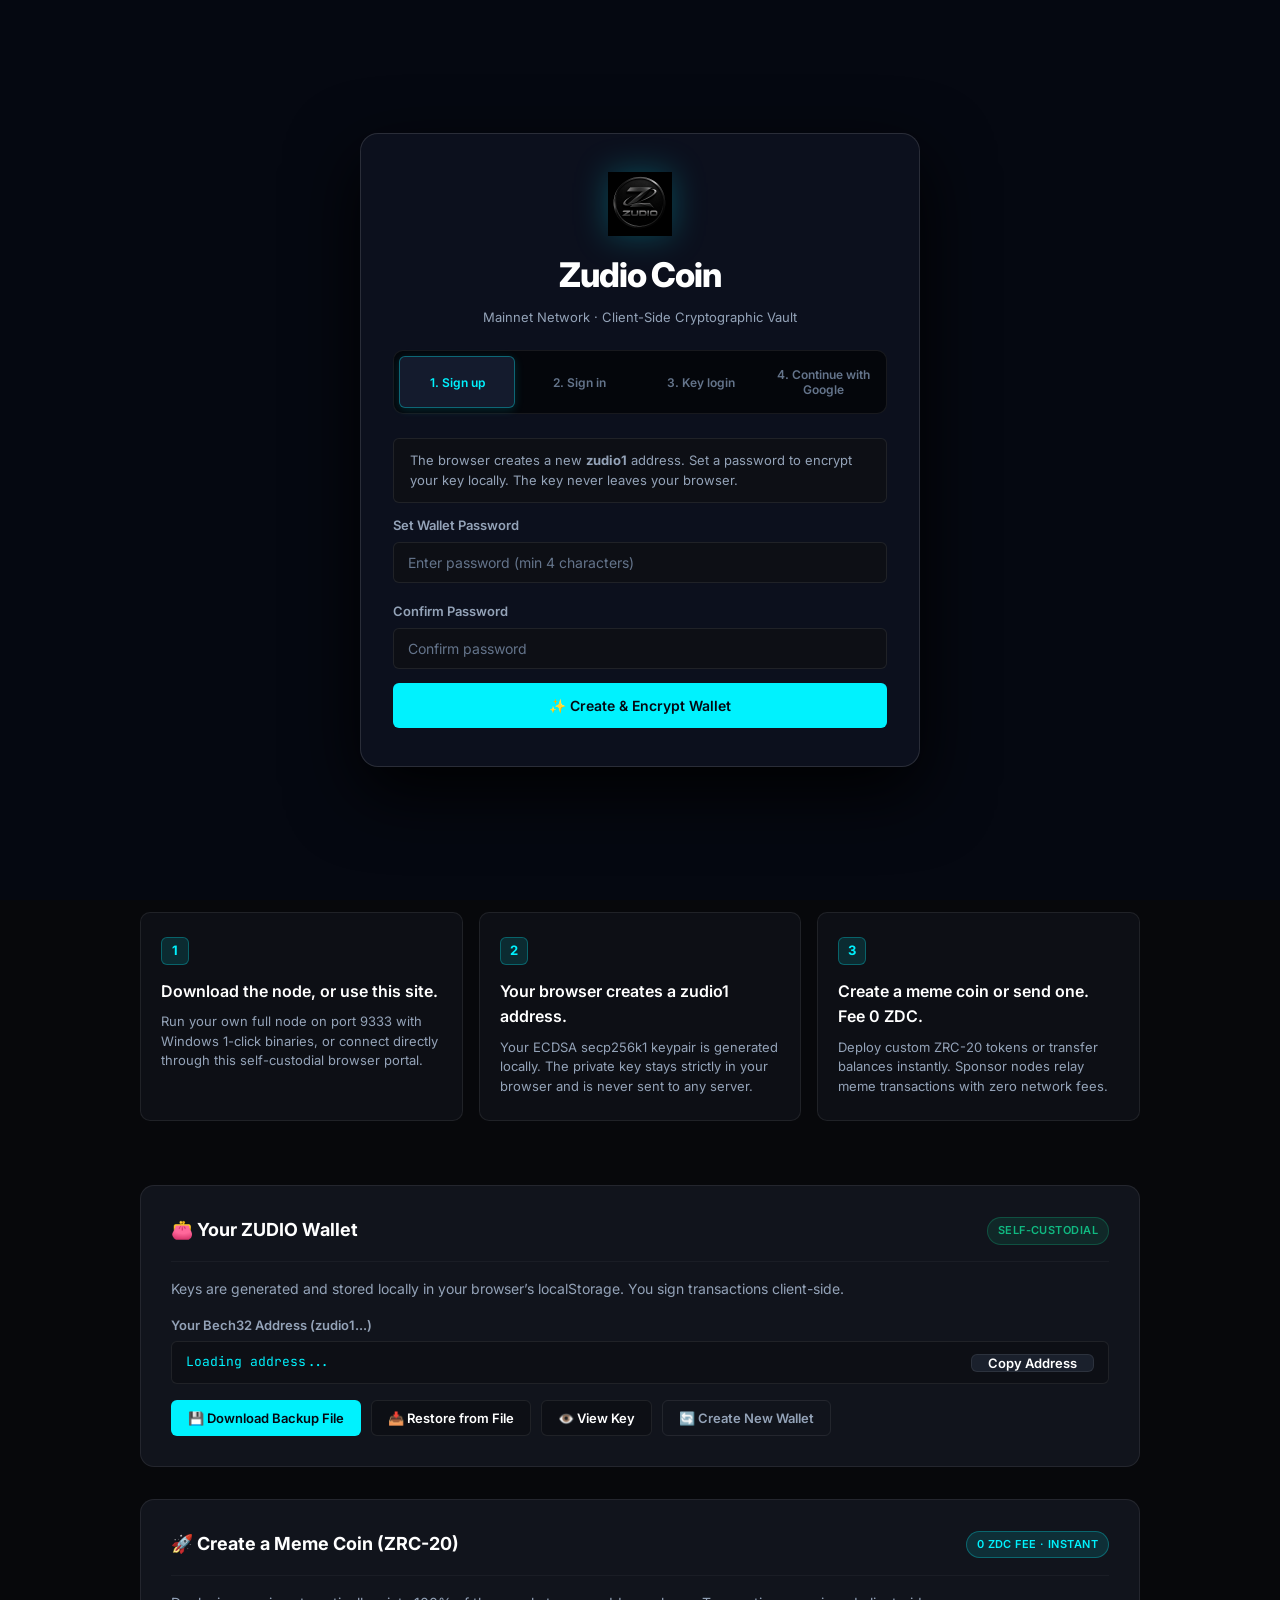
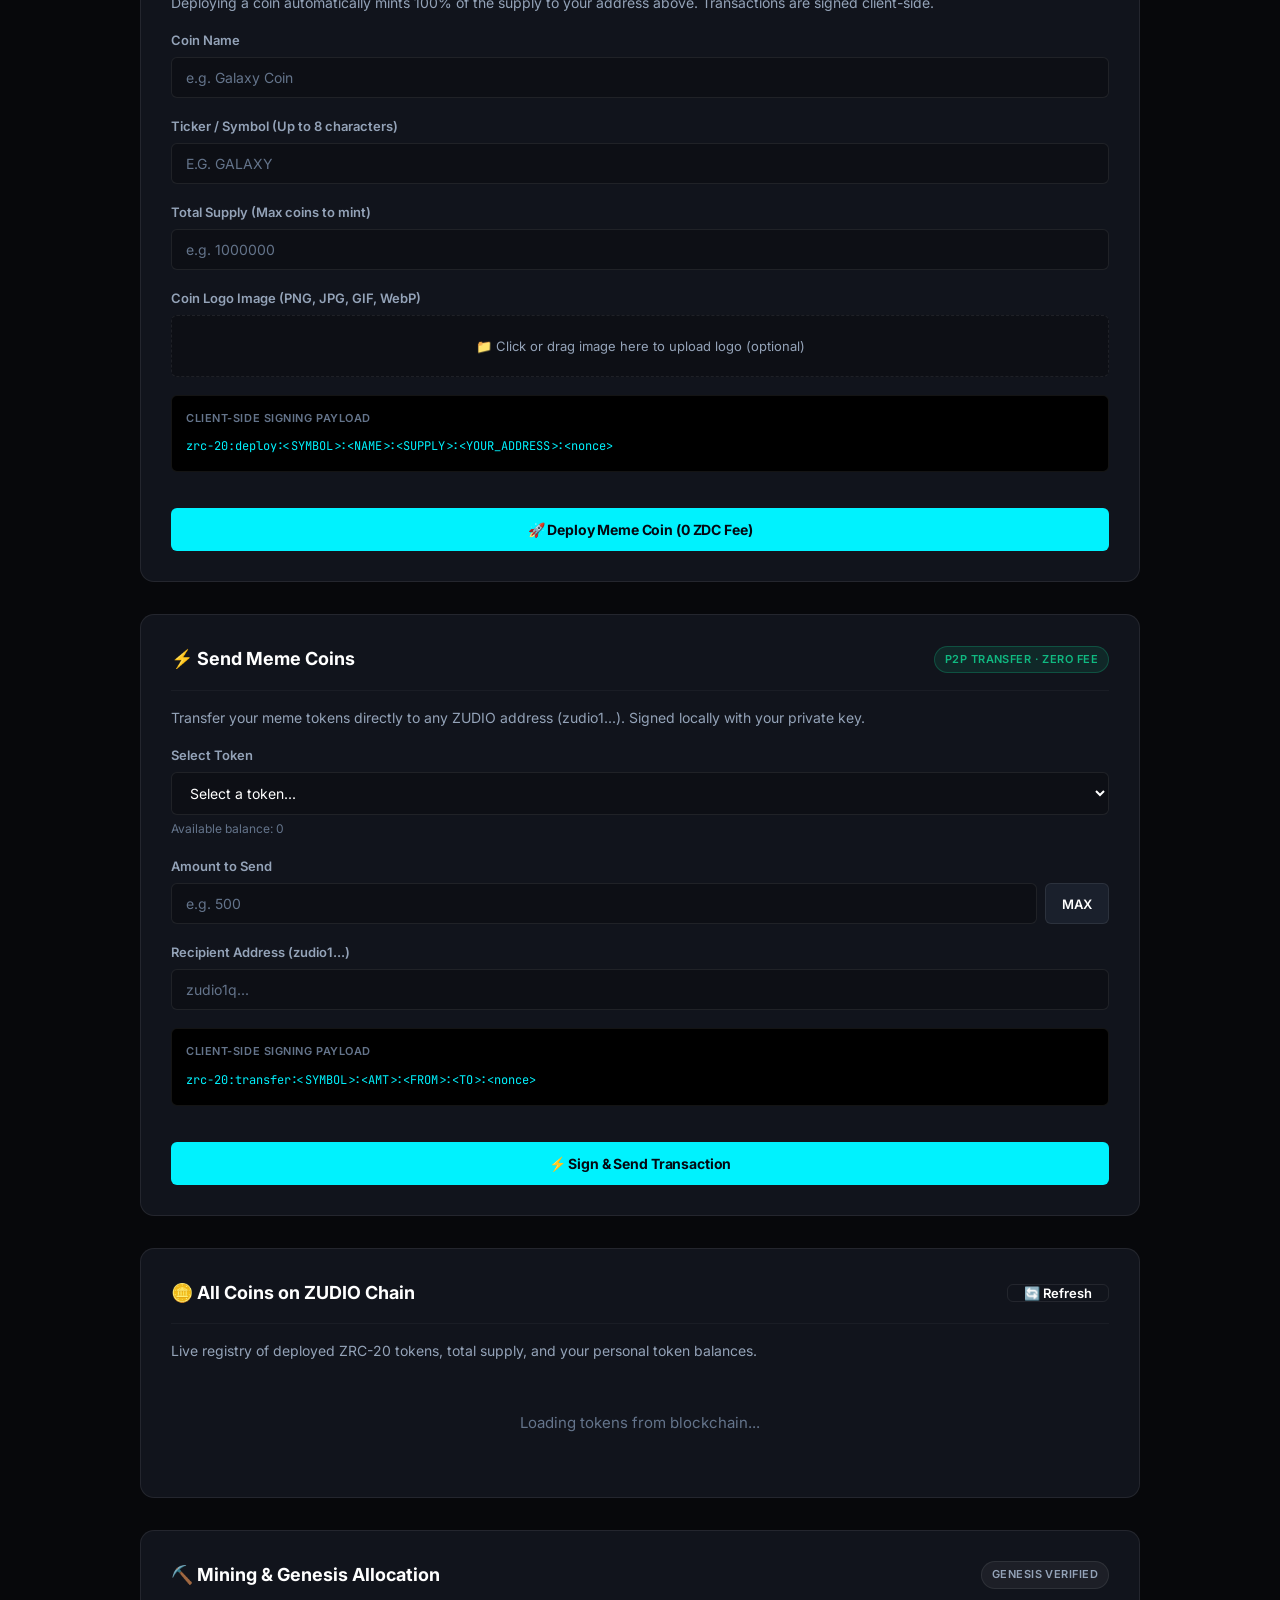
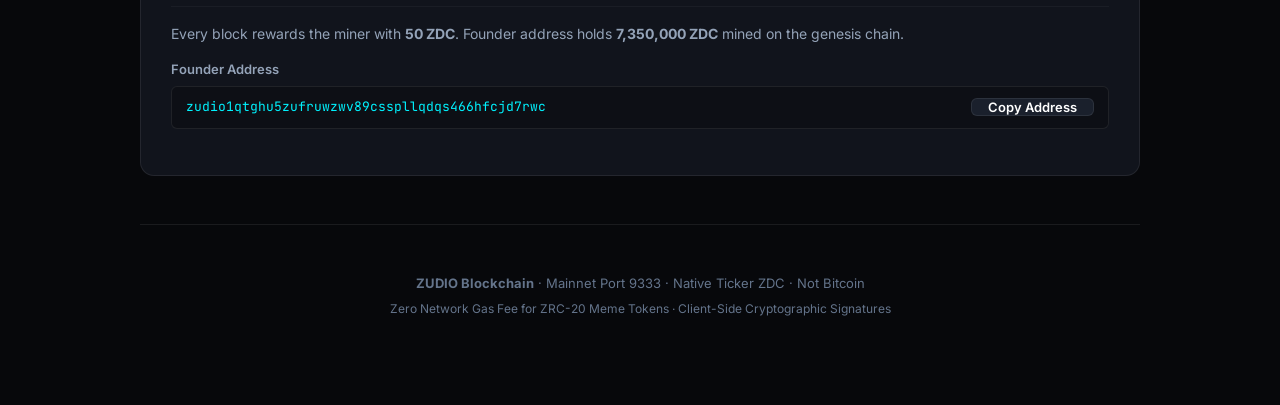
==== zudio-miner/index.html @ df7c6cad "Add Zudio Layer-1 node, ZRC-20 token standard, web explorer, and wallet" ====
<!DOCTYPE html>
<html lang="en">

<head>
  <meta charset="UTF-8" />
  <meta name="viewport" content="width=device-width, initial-scale=1.0" />
  <title>ZUDIO · Layer-1 Blockchain for Meme Coins</title>
  <meta name="description" content="ZUDIO is an independent blockchain with zero-fee ZRC-20 meme tokens and client-side cryptographic signing." />
  <link rel="icon" href="logo.png?v=2" />
  <link rel="manifest" href="manifest.json" />
  <link rel="stylesheet" href="style.css?v=14" />
</head>

<body>
  <!-- 1. SHORT TOP BAR -->
  <div class="network-bar">
    <span class="dot"></span>
    <span>ZUDIO mainnet · port 9333 · fee 0 ZDC · client-side signing.</span>
  </div>

  <!-- HEADER NAVIGATION -->
  <header class="site-header">
    <a href="index.html" class="logo-link">
      <img src="logo.png?v=2" alt="ZUDIO" class="brand-logo" />
      <div class="logo-text-wrap">
        <h1>ZUDIO</h1>
        <span>Mainnet Network</span>
      </div>
    </a>

    <nav class="nav-links">
      <a href="index.html" class="nav-link active">Hub</a>
      <a href="explorer.html" class="nav-link">Explorer</a>
      <a href="wallet.html" class="nav-link" style="color: var(--cyan) !important;">📱 Mobile Wallet</a>
      <a href="downloads/ZUDIO-Windows-Release.zip" class="nav-link nav-btn">Download Node</a>
      <div id="headerAuthArea" style="display: flex; align-items: center; gap: 8px; margin-left: 6px;">
        <button type="button" id="headerSignInBtn" class="nav-link nav-btn" style="background: var(--cyan); color: #050811 !important;">Sign in</button>
        <div id="headerUserWrap" style="display: none; align-items: center; gap: 8px;">
          <span id="headerUserAddress" class="header-user-badge">zudio1...</span>
          <button type="button" id="headerSignOutBtn" class="nav-link" style="padding: 6px 12px; font-size: 12px; border: 1px solid var(--border);">Sign out</button>
        </div>
      </div>
    </nav>
  </header>

  <!-- 2. HERO SECTION WITH LARGE LOGO & TITLE -->
  <section class="hero">
    <img src="logo.png?v=2" alt="ZUDIO Logo" class="hero-logo-large" />
    <h1 class="hero-title">ZUDIO</h1>
    <p class="hero-subtitle">A separate chain. Ticker ZDC. Not Bitcoin.</p>

    <!-- 3. THREE REAL ACTION BUTTONS -->
    <div class="hero-cta-group">
      <a href="#deployPanel" class="btn-cta primary">🚀 Create a meme coin</a>
      <a href="explorer.html" class="btn-cta secondary">🔍 Open explorer</a>
      <a href="ZudioCoin.apk" download="ZudioCoin.apk" class="btn-cta outline" style="border-color: var(--cyan); color: var(--cyan);">📱 Download Android APK</a>
      <a href="downloads/ZUDIO-Windows-Release.zip" class="btn-cta outline">📥 Download node</a>
    </div>

    <!-- 4. FOUR FACTS ONLY WITH REAL NUMBERS -->
    <div class="facts-grid">
      <div class="fact-card">
        <span class="fact-label">Block Reward</span>
        <div class="fact-value">50 ZDC</div>
        <div class="fact-sub">Per block to miner</div>
      </div>

      <div class="fact-card">
        <span class="fact-label">Block Spacing</span>
        <div class="fact-value">≥ 6m 12s</div>
        <div class="fact-sub">372s consensus rule</div>
      </div>

      <div class="fact-card">
        <span class="fact-label">Flagship Meme Token</span>
        <div class="fact-value">1,000,000</div>
        <div class="fact-sub">ZMEME total supply</div>
      </div>

      <div class="fact-card">
        <span class="fact-label">Founder Balance</span>
        <div class="fact-value">7,350,000 ZDC</div>
        <div class="fact-sub">Mined on genesis chain</div>
      </div>
    </div>
  </section>

  <!-- 5. HOW IT WORKS (3 STEPS) -->
  <section class="panel" style="background: transparent; border: none; padding: 0; margin-bottom: 48px;">
    <div class="section-header">
      <h2>How it works</h2>
      <p>Independent chain mechanics with zero gas fees for meme tokens.</p>
    </div>

    <div class="how-it-works-grid">
      <div class="step-card">
        <div class="step-num">1</div>
        <h3>Download the node, or use this site.</h3>
        <p>Run your own full node on port 9333 with Windows 1-click binaries, or connect directly through this self-custodial browser portal.</p>
      </div>

      <div class="step-card">
        <div class="step-num">2</div>
        <h3>Your browser creates a zudio1 address.</h3>
        <p>Your ECDSA secp256k1 keypair is generated locally. The private key stays strictly in your browser and is never sent to any server.</p>
      </div>

      <div class="step-card">
        <div class="step-num">3</div>
        <h3>Create a meme coin or send one. Fee 0 ZDC.</h3>
        <p>Deploy custom ZRC-20 tokens or transfer balances instantly. Sponsor nodes relay meme transactions with zero network fees.</p>
      </div>
    </div>
  </section>

  <main>
    <!-- WALLET PANEL -->
    <section class="panel" id="walletPanel">
      <div class="panel-header">
        <h2>👛 Your ZUDIO Wallet</h2>
        <span class="badge-tag green">Self-Custodial</span>
      </div>
      <p style="color: var(--ink-secondary); font-size: 14px; margin-bottom: 14px;">
        Keys are generated and stored locally in your browser’s localStorage. You sign transactions client-side.
      </p>

      <label for="myAddress">Your Bech32 Address (zudio1...)</label>
      <div class="addr-row">
        <code id="myAddress">Loading address...</code>
        <button type="button" id="copyMine" class="btn-inline">Copy Address</button>
      </div>

      <div class="actions">
        <button type="button" id="downloadBackupBtn" class="primary">💾 Download Backup File</button>
        <button type="button" id="restoreBackupBtn" class="secondary">📥 Restore from File</button>
        <button type="button" id="toggleKeyView" class="secondary">👁️ View Key</button>
        <button type="button" id="newKeyBtn" class="ghost">🔄 Create New Wallet</button>
      </div>

      <!-- Hidden file input for box-free file restore -->
      <input type="file" id="restoreFileInput" accept=".json,.txt,.key" style="display: none;" />

      <div class="key-box" id="keyDetailsBox" hidden>
        <div class="key-box-row">
          <span>Private Key (WIF Format):</span>
          <span class="key-val" id="wifDisplay"></span>
        </div>
        <p style="margin: 8px 0 0; font-size: 12px; color: var(--amber);">
          ⚠️ Security notice: Never share your private key. Download your backup file so you can restore your wallet if your browser cache is cleared.
        </p>
      </div>

      <p class="note" id="walletNote" hidden></p>
    </section>

    <!-- CREATE COIN PANEL -->
    <section class="panel" id="deployPanel">
      <div class="panel-header">
        <h2>🚀 Create a Meme Coin (ZRC-20)</h2>
        <span class="badge-tag cyan">0 ZDC Fee · Instant</span>
      </div>
      <p style="color: var(--ink-secondary); font-size: 14px; margin-bottom: 16px;">
        Deploying a coin automatically mints 100% of the supply to your address above. Transactions are signed client-side.
      </p>

      <form id="deploy" novalidate>
        <label for="coinName">Coin Name</label>
        <input id="coinName" name="name" maxlength="24" placeholder="e.g. Galaxy Coin" required />

        <label for="coinTick">Ticker / Symbol (Up to 8 characters)</label>
        <input id="coinTick" name="tick" maxlength="8" placeholder="e.g. GALAXY" style="text-transform: uppercase;" required />

        <label for="coinMax">Total Supply (Max coins to mint)</label>
        <input id="coinMax" name="max" inputmode="numeric" placeholder="e.g. 1000000" required />

        <label for="coinImage">Coin Logo Image (PNG, JPG, GIF, WebP)</label>
        <div class="file-dropzone" id="uploadDropzone">
          <input id="coinImage" name="image" type="file" accept="image/png,image/jpeg,image/gif,image/webp" style="display: none;" />
          <span id="uploadLabelText">📁 Click or drag image here to upload logo (optional)</span>
        </div>

        <div id="previewWrapper" style="display: none; align-items: center; gap: 12px; margin-top: 12px;">
          <img id="imagePreview" alt="Preview" class="coin-img-round" />
          <span id="previewFileName" style="font-size: 13px; color: var(--ink-secondary);"></span>
          <button type="button" id="removeImageBtn" class="btn-inline" style="padding: 4px 10px; font-size: 11px;">Remove</button>
        </div>

        <div class="signing-preview-card">
          <span class="preview-label">Client-side signing payload</span>
          <code id="deploySigningPreview">zrc-20:deploy:&lt;SYMBOL&gt;:&lt;NAME&gt;:&lt;SUPPLY&gt;:&lt;YOUR_ADDRESS&gt;:&lt;nonce&gt;</code>
        </div>

        <button type="submit" id="deploySubmitBtn">🚀 Deploy Meme Coin (0 ZDC Fee)</button>
      </form>

      <p class="note" id="deployNote" hidden></p>
    </section>

    <!-- SEND / TRANSFER PANEL -->
    <section class="panel" id="transferPanel">
      <div class="panel-header">
        <h2>⚡ Send Meme Coins</h2>
        <span class="badge-tag green">P2P Transfer · Zero Fee</span>
      </div>
      <p style="color: var(--ink-secondary); font-size: 14px; margin-bottom: 16px;">
        Transfer your meme tokens directly to any ZUDIO address (zudio1...). Signed locally with your private key.
      </p>

      <form id="transfer" novalidate>
        <label for="sendTick">Select Token</label>
        <select id="sendTick" required>
          <option value="">Select a token...</option>
        </select>
        <p style="font-size: 12px; color: var(--ink-muted); margin-top: 4px;" id="coinBalanceHint">Available balance: 0</p>

        <label for="sendAmt">Amount to Send</label>
        <div class="input-with-action">
          <input id="sendAmt" inputmode="numeric" placeholder="e.g. 500" required />
          <button type="button" id="maxBtn" class="btn-inline">MAX</button>
        </div>

        <label for="sendTo">Recipient Address (zudio1...)</label>
        <input id="sendTo" required placeholder="zudio1q..." />
        <p id="addrValidationNote" style="font-size: 12px; margin-top: 4px; display: none;"></p>

        <div class="signing-preview-card">
          <span class="preview-label">Client-side signing payload</span>
          <code id="transferSigningPreview">zrc-20:transfer:&lt;SYMBOL&gt;:&lt;AMT&gt;:&lt;FROM&gt;:&lt;TO&gt;:&lt;nonce&gt;</code>
        </div>

        <button type="submit" id="transferSubmitBtn">⚡ Sign & Send Transaction</button>
      </form>

      <p class="note" id="transferNote" hidden></p>
    </section>

    <!-- COINS EXPLORER PANEL -->
    <section class="panel" id="coinsPanel">
      <div class="panel-header">
        <h2>🪙 All Coins on ZUDIO Chain</h2>
        <button type="button" id="refreshCoinsBtn" class="btn-inline" style="background: transparent;">🔄 Refresh</button>
      </div>
      <p style="color: var(--ink-secondary); font-size: 14px;">
        Live registry of deployed ZRC-20 tokens, total supply, and your personal token balances.
      </p>

      <ul class="coin-list" id="coinList">
        <li style="grid-column: 1/-1; text-align: center; color: var(--ink-muted); padding: 32px;">
          Loading tokens from blockchain...
        </li>
      </ul>
    </section>

    <!-- FOUNDER & MINING ALLOCATION PANEL -->
    <section class="panel" id="founderPanel">
      <div class="panel-header">
        <h2>⛏️ Mining & Genesis Allocation</h2>
        <span class="badge-tag">Genesis Verified</span>
      </div>
      <p style="color: var(--ink-secondary); font-size: 14px; margin-bottom: 14px;">
        Every block rewards the miner with <strong>50 ZDC</strong>. Founder address holds <strong>7,350,000 ZDC</strong> mined on the genesis chain.
      </p>

      <label for="founder">Founder Address</label>
      <div class="addr-row">
        <code id="founder">zudio1qtghu5zufruwzwv89csspllqdqs466hfcjd7rwc</code>
        <button type="button" id="copy" class="btn-inline">Copy Address</button>
      </div>
      <p class="note" id="copyNote" hidden>Founder address copied to clipboard.</p>
    </section>
  </main>

  <!-- FOOTER -->
  <footer class="site-footer">
    <p><strong>ZUDIO Blockchain</strong> · Mainnet Port 9333 · Native Ticker ZDC · Not Bitcoin</p>
    <p style="font-size: 12px;">Zero Network Gas Fee for ZRC-20 Meme Tokens · Client-Side Cryptographic Signatures</p>
  </footer>

  <!-- FULL SCREEN GATE (BEFORE WEBSITE OPENS) -->
  <div class="gate-overlay" id="zudioGate">
    <div class="gate-card">
      <div class="gate-header">
        <img src="logo.png?v=2" alt="ZUDIO" class="gate-logo" />
        <h1 class="gate-title">Zudio Coin</h1>
        <p class="gate-subtitle">Mainnet Network · Client-Side Cryptographic Vault</p>
      </div>

      <!-- EXACT FOUR CHOICES -->
      <div class="gate-tabs">
        <button type="button" class="gate-tab-btn active" id="gateTabBtnSignup" data-tab="gateTabSignup">1. Sign up</button>
        <button type="button" class="gate-tab-btn" id="gateTabBtnSignin" data-tab="gateTabSignin">2. Sign in</button>
        <button type="button" class="gate-tab-btn" id="gateTabBtnKey" data-tab="gateTabKey">3. Key login</button>
        <button type="button" class="gate-tab-btn" id="gateTabBtnGoogle" data-tab="gateTabGoogle">4. Continue with Google</button>
      </div>

      <!-- CHOICE 1: SIGN UP -->
      <div class="gate-panel" id="gateTabSignup">
        <div class="gate-notice">
          The browser creates a new <strong>zudio1</strong> address. Set a password to encrypt your key locally. The key never leaves your browser.
        </div>
        <div id="signupInputArea">
          <label for="gateSignupPass">Set Wallet Password</label>
          <input type="password" id="gateSignupPass" placeholder="Enter password (min 4 characters)" />
          <label for="gateSignupPassConfirm">Confirm Password</label>
          <input type="password" id="gateSignupPassConfirm" placeholder="Confirm password" />
          <button type="button" id="btnGateDoSignup" class="btn-cta primary" style="width: 100%; margin-top: 14px;">✨ Create & Encrypt Wallet</button>
        </div>
        <div id="signupSuccessArea" style="display: none;">
          <div class="note success" style="margin-bottom: 14px;">
            🎉 Wallet created! Your private key is encrypted and stored locally in this browser.
          </div>
          <div class="addr-row" style="margin-bottom: 14px;">
            <code id="gateCreatedAddress">zudio1...</code>
          </div>
          <p style="font-size: 13px; color: var(--ink-secondary); margin-bottom: 14px;">
            Your backup file has been saved to your downloads. Keep this file safe so you can restore your wallet on any device.
          </p>
          <div style="display: flex; gap: 10px; flex-direction: column;">
            <button type="button" id="btnGateDownloadAgain" class="btn-cta secondary">💾 Download Backup Again</button>
            <button type="button" id="btnGateOpenSite" class="btn-cta primary" style="font-size: 15px; padding: 14px;">🚀 Open Website</button>
          </div>
        </div>
      </div>

      <!-- CHOICE 2: SIGN IN -->
      <div class="gate-panel" id="gateTabSignin" style="display: none;">
        <div class="gate-notice" id="gateSigninNotice">
          Type the password for the wallet already saved in this browser.
        </div>
        <div id="gateSigninFormArea">
          <label for="gateSigninPass">Wallet Password</label>
          <input type="password" id="gateSigninPass" placeholder="Enter your wallet password" />
          <button type="button" id="btnGateDoSignin" class="btn-cta primary" style="width: 100%; margin-top: 14px;">🔓 Unlock & Open Website</button>
        </div>
        <div id="gateNoWalletArea" style="display: none;">
          <div class="note" style="border-color: rgba(244, 63, 94, 0.4); background: rgba(244, 63, 94, 0.08); color: #fb7185; margin-bottom: 16px;">
            ⚠️ No wallet is currently saved in this browser. Please use <strong>Sign up</strong> to create a new wallet or <strong>Key login</strong> to restore from a backup file.
          </div>
          <div style="display: flex; gap: 10px;">
            <button type="button" id="btnGateGoSignup" class="btn-cta primary" style="flex: 1;">1. Go to Sign up</button>
            <button type="button" id="btnGateGoKey" class="btn-cta secondary" style="flex: 1;">3. Go to Key login</button>
          </div>
        </div>
      </div>

      <!-- CHOICE 3: KEY LOGIN -->
      <div class="gate-panel" id="gateTabKey" style="display: none;">
        <div class="gate-notice">
          Enter your <strong>Private Key</strong> (WIF or 64-hex) to login instantly. <strong>No password required.</strong> Your key stays 100% in your browser.
        </div>
        <label for="gatePrivateKeyInput">Private Key (WIF or Hex)</label>
        <textarea id="gatePrivateKeyInput" rows="2" placeholder="Paste your private key (e.g. 5K... / L... / TQ... or 64-char hex key)" style="font-family: var(--font-mono); font-size: 13px; resize: vertical;"></textarea>

        <div style="display: flex; align-items: center; justify-content: space-between; margin-top: 4px; margin-bottom: 6px;">
          <label for="gateKeyFile" class="btn-inline" style="cursor: pointer; font-size: 12px; padding: 6px 12px; background: rgba(255,255,255,0.06); border: 1px solid var(--border);">📁 Or Select Key / Backup File</label>
          <input type="file" id="gateKeyFile" accept=".json,.txt" style="display: none;" />
          <span id="gateKeyFileName" style="font-size: 12px; color: var(--cyan); overflow: hidden; text-overflow: ellipsis; white-space: nowrap; max-width: 250px;"></span>
        </div>

        <button type="button" id="btnGateDoRestore" class="btn-cta primary" style="width: 100%; margin-top: 10px; font-size: 15px; padding: 13px;">🔓 Login with Private Key & Open Website</button>
      </div>

      <!-- CHOICE 4: CONTINUE WITH GOOGLE -->
      <div class="gate-panel" id="gateTabGoogle" style="display: none;">
        <div class="gate-notice">
          Sign in with Google to show your name. Your private key stays 100% in your browser and is never sent to Google or to the server.
        </div>
        <div id="googleInitialArea">
          <button type="button" class="btn-google" id="btnGateGoogle">
            <svg viewBox="0 0 24 24">
              <path fill="#4285F4" d="M22.56 12.25c0-.78-.07-1.53-.2-2.25H12v4.26h5.92c-.26 1.37-1.04 2.53-2.21 3.31v2.77h3.57c2.08-1.92 3.28-4.74 3.28-8.09z"/>
              <path fill="#34A853" d="M12 23c2.97 0 5.46-.98 7.28-2.66l-3.57-2.77c-.98.66-2.23 1.06-3.71 1.06-2.86 0-5.29-1.93-6.16-4.53H2.18v2.84C3.99 20.53 7.7 23 12 23z"/>
              <path fill="#FBBC05" d="M5.84 14.09c-.22-.66-.35-1.36-.35-2.09s.13-1.43.35-2.09V7.06H2.18C1.43 8.55 1 10.22 1 12s.43 3.45 1.18 4.94l2.85-2.22.81-.63z"/>
              <path fill="#EA4335" d="M12 5.38c1.62 0 3.06.56 4.21 1.64l3.15-3.15C17.45 2.09 14.97 1 12 1 7.7 1 3.99 3.47 2.18 7.06l3.66 2.84c.87-2.6 3.3-4.52 6.16-4.52z"/>
            </svg>
            Continue with Google
          </button>
        </div>
        <div id="googleConnectedArea" style="display: none;">
          <div class="note success" style="margin-bottom: 12px;" id="googleUserGreeting">
            Signed in as Google user.
          </div>
          <div id="googleWalletSetupArea"></div>
        </div>
      </div>

      <!-- STATUS MESSAGES -->
      <p class="note error" id="gateErrorNote" hidden style="margin-top: 14px;"></p>
      <p class="note success" id="gateSuccessNote" hidden style="margin-top: 14px;"></p>
    </div>
  </div>

  <script type="module" src="site.js?v=14"></script>
</body>

</html>
---- zudio-miner/style.css ----
@import url('https://fonts.googleapis.com/css2?family=Inter:wght@300;400;500;600;700;800&family=JetBrains+Mono:wght@400;500;600&display=swap');

:root {
  color-scheme: dark;
  --bg: #07080b;
  --bg-subtle: #0d0f15;
  --bg-card: #11141c;
  --bg-card-hover: #161b26;
  --bg-elevated: #1a202c;

  --border: rgba(255, 255, 255, 0.08);
  --border-subtle: rgba(255, 255, 255, 0.04);
  --border-focus: #00f2fe;
  
  --ink-primary: #ffffff;
  --ink-secondary: #94a3b8;
  --ink-muted: #64748b;
  --ink-silver: #cbd5e1;

  --cyan: #00f2fe;
  --cyan-dim: rgba(0, 242, 254, 0.12);
  --cyan-border: rgba(0, 242, 254, 0.28);
  
  --green: #10b981;
  --green-dim: rgba(16, 185, 129, 0.12);
  --green-border: rgba(16, 185, 129, 0.28);
  
  --red: #f43f5e;
  --red-dim: rgba(244, 63, 94, 0.12);
  
  --amber: #f59e0b;
  --amber-dim: rgba(245, 158, 11, 0.12);

  --font-sans: 'Inter', -apple-system, BlinkMacSystemFont, 'Segoe UI', Roboto, sans-serif;
  --font-mono: 'JetBrains Mono', ui-monospace, SFMono-Regular, Menlo, Monaco, Consolas, monospace;

  --radius-sm: 6px;
  --radius-md: 10px;
  --radius-lg: 14px;
}

* {
  box-sizing: border-box;
  margin: 0;
  padding: 0;
}

[hidden] {
  display: none !important;
}

html, body {
  background-color: var(--bg);
  color: var(--ink-silver);
  font-family: var(--font-sans);
  font-size: 15px;
  line-height: 1.6;
  min-height: 100vh;
  -webkit-font-smoothing: antialiased;
  -moz-osx-font-smoothing: grayscale;
}

body {
  max-width: 1040px;
  margin: 0 auto;
  padding: 24px 20px 80px;
}

/* 1. SHORT ANNOUNCEMENT / NETWORK STATUS BAR */
.network-bar {
  display: flex;
  align-items: center;
  justify-content: center;
  gap: 12px;
  background: var(--bg-subtle);
  border: 1px solid var(--border);
  border-radius: 9999px;
  padding: 8px 18px;
  font-size: 13px;
  font-weight: 500;
  color: var(--ink-secondary);
  margin: 0 auto 36px;
  width: fit-content;
  max-width: 100%;
  text-align: center;
}

.network-bar .dot {
  width: 7px;
  height: 7px;
  border-radius: 50%;
  background-color: var(--cyan);
  box-shadow: 0 0 8px var(--cyan);
  display: inline-block;
}

.network-bar strong {
  color: var(--ink-primary);
}

/* NAVIGATION HEADER */
.site-header {
  display: flex;
  align-items: center;
  justify-content: space-between;
  padding-bottom: 24px;
  border-bottom: 1px solid var(--border);
  margin-bottom: 48px;
}

.logo-link {
  display: flex;
  align-items: center;
  gap: 14px;
  text-decoration: none;
  color: var(--ink-primary);
}

.brand-logo {
  width: 52px;
  height: 52px;
  border-radius: 12px;
  object-fit: contain;
  filter: drop-shadow(0 2px 8px rgba(0, 0, 0, 0.6));
}

.logo-text-wrap h1 {
  font-size: 20px;
  font-weight: 800;
  letter-spacing: -0.02em;
  color: var(--ink-primary);
}

.logo-text-wrap span {
  font-size: 12px;
  color: var(--ink-muted);
  text-transform: uppercase;
  letter-spacing: 0.06em;
}

.nav-links {
  display: flex;
  align-items: center;
  gap: 10px;
}

.nav-link {
  padding: 8px 14px;
  border-radius: var(--radius-sm);
  text-decoration: none;
  font-size: 13px;
  font-weight: 500;
  color: var(--ink-secondary);
  border: 1px solid transparent;
  transition: all 0.15s ease;
}

.nav-link:hover {
  color: var(--ink-primary);
  background: var(--bg-card);
  border-color: var(--border);
}

.nav-link.active {
  color: var(--cyan);
  background: var(--cyan-dim);
  border-color: var(--cyan-border);
}

.nav-btn {
  background: var(--ink-primary);
  color: #000000 !important;
  font-weight: 600;
  border-color: transparent;
}

.nav-btn:hover {
  background: #e2e8f0;
  border-color: transparent;
}

/* 2. HERO SECTION */
.hero {
  text-align: center;
  padding: 20px 0 48px;
}

.hero-logo-large {
  width: 88px;
  height: 88px;
  border-radius: 20px;
  margin: 0 auto 20px;
  display: block;
  filter: drop-shadow(0 4px 16px rgba(0, 242, 254, 0.15));
}

.hero h1.hero-title {
  font-size: 64px;
  font-weight: 800;
  letter-spacing: -0.04em;
  color: var(--ink-primary);
  line-height: 1;
  margin-bottom: 14px;
}

.hero p.hero-subtitle {
  font-size: 20px;
  color: var(--ink-secondary);
  max-width: 600px;
  margin: 0 auto 32px;
  font-weight: 400;
  letter-spacing: -0.01em;
}

/* 3. THREE REAL ACTION BUTTONS */
.hero-cta-group {
  display: flex;
  align-items: center;
  justify-content: center;
  gap: 14px;
  flex-wrap: wrap;
  margin-bottom: 56px;
}

.btn-cta {
  display: inline-flex;
  align-items: center;
  justify-content: center;
  gap: 8px;
  padding: 13px 24px;
  border-radius: var(--radius-sm);
  font-size: 14px;
  font-weight: 600;
  text-decoration: none;
  cursor: pointer;
  transition: all 0.15s ease;
  border: 1px solid transparent;
}

.btn-cta.primary {
  background: var(--cyan);
  color: #050811;
}

.btn-cta.primary:hover {
  background: #38e1ff;
  box-shadow: 0 0 20px rgba(0, 242, 254, 0.35);
}

.btn-cta.secondary {
  background: var(--bg-card);
  color: var(--ink-primary);
  border-color: var(--border);
}

.btn-cta.secondary:hover {
  background: var(--bg-card-hover);
  border-color: rgba(255, 255, 255, 0.2);
}

.btn-cta.outline {
  background: transparent;
  color: var(--ink-silver);
  border-color: var(--border);
}

.btn-cta.outline:hover {
  color: var(--ink-primary);
  border-color: var(--ink-secondary);
}

/* 4. FOUR FACTS ONLY WITH REAL NUMBERS */
.facts-grid {
  display: grid;
  grid-template-columns: repeat(4, 1fr);
  gap: 14px;
  margin-bottom: 56px;
}

.fact-card {
  background: var(--bg-card);
  border: 1px solid var(--border);
  border-radius: var(--radius-md);
  padding: 22px 18px;
  text-align: left;
  transition: border-color 0.15s ease;
}

.fact-card:hover {
  border-color: rgba(255, 255, 255, 0.18);
}

.fact-label {
  display: block;
  font-size: 12px;
  text-transform: uppercase;
  letter-spacing: 0.05em;
  color: var(--ink-muted);
  margin-bottom: 8px;
  font-weight: 600;
}

.fact-value {
  font-size: 20px;
  font-weight: 700;
  color: var(--ink-primary);
  letter-spacing: -0.02em;
  margin-bottom: 4px;
  line-height: 1.2;
}

.fact-sub {
  font-size: 12px;
  color: var(--ink-secondary);
  line-height: 1.4;
}

/* 5. HOW IT WORKS SECTION */
.section-header {
  margin-bottom: 24px;
}

.section-header h2 {
  font-size: 22px;
  font-weight: 700;
  color: var(--ink-primary);
  letter-spacing: -0.02em;
  margin-bottom: 4px;
}

.section-header p {
  font-size: 14px;
  color: var(--ink-secondary);
}

.how-it-works-grid {
  display: grid;
  grid-template-columns: repeat(3, 1fr);
  gap: 16px;
  margin-bottom: 64px;
}

.step-card {
  background: var(--bg-subtle);
  border: 1px solid var(--border);
  border-radius: var(--radius-md);
  padding: 24px 20px;
  position: relative;
}

.step-num {
  display: inline-flex;
  align-items: center;
  justify-content: center;
  width: 28px;
  height: 28px;
  border-radius: 6px;
  background: var(--cyan-dim);
  color: var(--cyan);
  border: 1px solid var(--cyan-border);
  font-size: 13px;
  font-weight: 700;
  margin-bottom: 14px;
}

.step-card h3 {
  font-size: 16px;
  font-weight: 600;
  color: var(--ink-primary);
  margin-bottom: 8px;
}

.step-card p {
  font-size: 13px;
  color: var(--ink-secondary);
  line-height: 1.5;
}

/* MAIN PANELS (WALLET, DEPLOY, SEND, COINS) */
.panel {
  background: var(--bg-card);
  border: 1px solid var(--border);
  border-radius: var(--radius-lg);
  padding: 30px;
  margin-bottom: 32px;
}

.panel-header {
  display: flex;
  align-items: center;
  justify-content: space-between;
  margin-bottom: 16px;
  padding-bottom: 16px;
  border-bottom: 1px solid var(--border-subtle);
}

.panel-header h2 {
  font-size: 18px;
  font-weight: 700;
  color: var(--ink-primary);
  display: flex;
  align-items: center;
  gap: 10px;
}

.badge-tag {
  display: inline-flex;
  align-items: center;
  gap: 5px;
  padding: 4px 10px;
  border-radius: 9999px;
  font-size: 11px;
  font-weight: 600;
  text-transform: uppercase;
  letter-spacing: 0.04em;
  background: rgba(255, 255, 255, 0.05);
  border: 1px solid var(--border);
  color: var(--ink-secondary);
}

.badge-tag.cyan {
  background: var(--cyan-dim);
  border-color: var(--cyan-border);
  color: var(--cyan);
}

.badge-tag.green {
  background: var(--green-dim);
  border-color: var(--green-border);
  color: var(--green);
}

/* FORM ELEMENTS */
label {
  display: block;
  font-size: 13px;
  font-weight: 600;
  color: var(--ink-secondary);
  margin-bottom: 6px;
  margin-top: 18px;
}

label:first-of-type {
  margin-top: 0;
}

input, select, textarea {
  width: 100%;
  background: var(--bg-subtle);
  border: 1px solid var(--border);
  border-radius: var(--radius-sm);
  padding: 11px 14px;
  font-family: inherit;
  font-size: 14px;
  color: var(--ink-primary);
  outline: none;
  transition: border-color 0.15s ease, box-shadow 0.15s ease;
}

input:focus, select:focus, textarea:focus {
  border-color: var(--border-focus);
  box-shadow: 0 0 0 2px rgba(0, 242, 254, 0.15);
}

input::placeholder {
  color: var(--ink-muted);
}

.input-with-action {
  display: flex;
  gap: 8px;
}

.input-with-action input {
  flex: 1;
}

.btn-inline {
  padding: 0 16px;
  background: var(--bg-elevated);
  border: 1px solid var(--border);
  border-radius: var(--radius-sm);
  color: var(--ink-primary);
  font-weight: 600;
  font-size: 13px;
  cursor: pointer;
  white-space: nowrap;
}

.btn-inline:hover {
  background: var(--bg-card-hover);
  border-color: rgba(255, 255, 255, 0.2);
}

/* ADDRESS ROWS & CODE BLOCKS */
.addr-row {
  display: flex;
  align-items: center;
  justify-content: space-between;
  gap: 12px;
  background: var(--bg-subtle);
  border: 1px solid var(--border);
  border-radius: var(--radius-sm);
  padding: 10px 14px;
  margin-bottom: 16px;
}

.addr-row code {
  font-family: var(--font-mono);
  font-size: 13px;
  color: var(--cyan);
  word-break: break-all;
}

button {
  font-family: inherit;
  cursor: pointer;
}

.actions {
  display: flex;
  gap: 10px;
  flex-wrap: wrap;
  margin-top: 14px;
}

.actions button, .actions .btn-action {
  padding: 9px 16px;
  border-radius: var(--radius-sm);
  font-size: 13px;
  font-weight: 600;
  transition: all 0.15s ease;
  border: 1px solid var(--border);
  background: var(--bg-subtle);
  color: var(--ink-primary);
}

.actions button.primary {
  background: var(--cyan);
  color: #050811;
  border-color: transparent;
}

.actions button.primary:hover {
  background: #38e1ff;
}

.actions button.secondary:hover {
  background: var(--bg-elevated);
  border-color: rgba(255, 255, 255, 0.2);
}

.actions button.ghost {
  background: transparent;
  color: var(--ink-secondary);
}

.actions button.ghost:hover {
  color: var(--ink-primary);
  border-color: var(--border);
}

/* KEY DISPLAY BOX */
.key-box {
  background: #000000;
  border: 1px solid rgba(245, 158, 11, 0.3);
  border-radius: var(--radius-sm);
  padding: 14px 16px;
  margin-top: 14px;
}

.key-box-row {
  display: flex;
  flex-direction: column;
  gap: 6px;
}

.key-box-row span:first-child {
  font-size: 12px;
  font-weight: 600;
  color: var(--amber);
  text-transform: uppercase;
  letter-spacing: 0.04em;
}

.key-val {
  font-family: var(--font-mono);
  font-size: 13px;
  color: #ffffff;
  word-break: break-all;
  background: var(--bg-subtle);
  padding: 8px 12px;
  border-radius: var(--radius-sm);
  border: 1px solid var(--border);
}

/* SIGNING PREVIEW */
.signing-preview-card {
  background: #000000;
  border: 1px solid var(--border);
  border-radius: var(--radius-sm);
  padding: 14px;
  margin: 18px 0;
}

.signing-preview-card span.preview-label {
  display: block;
  font-size: 11px;
  text-transform: uppercase;
  letter-spacing: 0.05em;
  color: var(--ink-muted);
  font-weight: 600;
  margin-bottom: 6px;
}

.signing-preview-card code {
  font-family: var(--font-mono);
  font-size: 12px;
  color: var(--cyan);
  word-break: break-all;
  line-height: 1.5;
}

/* FORM SUBMIT BUTTONS */
button[type="submit"] {
  width: 100%;
  padding: 13px 20px;
  border-radius: var(--radius-sm);
  background: var(--cyan);
  color: #050811;
  border: none;
  font-size: 14px;
  font-weight: 700;
  letter-spacing: -0.01em;
  margin-top: 18px;
  transition: all 0.15s ease;
}

button[type="submit"]:hover {
  background: #38e1ff;
  box-shadow: 0 0 16px rgba(0, 242, 254, 0.3);
}

/* NOTES & ALERTS */
.note {
  margin-top: 14px;
  padding: 12px 16px;
  border-radius: var(--radius-sm);
  font-size: 13px;
  line-height: 1.5;
  background: var(--bg-subtle);
  border: 1px solid var(--border);
  color: var(--ink-silver);
}

.note.success {
  background: var(--green-dim);
  border-color: var(--green-border);
  color: #34d399;
}

.note.error {
  background: var(--red-dim);
  border-color: rgba(244, 63, 94, 0.3);
  color: #fb7185;
}

/* FILE DROPZONE */
.file-dropzone {
  border: 1px dashed var(--border);
  border-radius: var(--radius-sm);
  padding: 18px;
  text-align: center;
  background: var(--bg-subtle);
  cursor: pointer;
  transition: border-color 0.15s ease;
  margin-top: 6px;
}

.file-dropzone:hover {
  border-color: var(--cyan);
}

.file-dropzone span {
  font-size: 13px;
  color: var(--ink-secondary);
}

/* COIN LIST */
.coin-list {
  list-style: none;
  display: grid;
  grid-template-columns: repeat(auto-fill, minmax(280px, 1fr));
  gap: 14px;
  margin-top: 16px;
}

.coin-card {
  background: var(--bg-subtle);
  border: 1px solid var(--border);
  border-radius: var(--radius-md);
  padding: 18px;
  display: flex;
  flex-direction: column;
  gap: 12px;
  transition: border-color 0.15s ease;
}

.coin-card:hover {
  border-color: rgba(255, 255, 255, 0.18);
}

.coin-card-header {
  display: flex;
  align-items: center;
  gap: 12px;
}

.coin-img-round {
  width: 44px;
  height: 44px;
  border-radius: 50%;
  object-fit: cover;
  border: 2px solid var(--cyan);
  flex-shrink: 0;
}

.coin-img-fallback {
  width: 44px;
  height: 44px;
  border-radius: 50%;
  background: var(--cyan-dim);
  color: var(--cyan);
  border: 2px solid var(--cyan-border);
  display: flex;
  align-items: center;
  justify-content: center;
  font-weight: 700;
  font-size: 14px;
  flex-shrink: 0;
}

.coin-info h4 {
  font-size: 15px;
  font-weight: 700;
  color: var(--ink-primary);
  margin-bottom: 2px;
}

.coin-info span.coin-tick {
  font-family: var(--font-mono);
  font-size: 12px;
  color: var(--cyan);
  font-weight: 600;
}

.coin-meta {
  font-size: 12px;
  color: var(--ink-secondary);
  display: flex;
  flex-direction: column;
  gap: 4px;
  padding-top: 8px;
  border-top: 1px solid var(--border-subtle);
}

.coin-meta strong {
  color: var(--ink-primary);
}

.coin-user-balance {
  background: var(--bg);
  border: 1px solid var(--border);
  border-radius: var(--radius-sm);
  padding: 8px 12px;
  display: flex;
  align-items: center;
  justify-content: space-between;
  font-size: 12px;
}

.coin-user-balance span {
  color: var(--ink-muted);
}

.coin-user-balance strong {
  color: #34d399;
}

/* DATA TABLES (EXPLORER) */
.table-wrap {
  width: 100%;
  overflow-x: auto;
  border-radius: var(--radius-sm);
  border: 1px solid var(--border);
}

.data-table {
  width: 100%;
  border-collapse: collapse;
  text-align: left;
  font-size: 13px;
}

.data-table th {
  background: var(--bg-subtle);
  color: var(--ink-muted);
  font-weight: 600;
  text-transform: uppercase;
  font-size: 11px;
  letter-spacing: 0.05em;
  padding: 12px 16px;
  border-bottom: 1px solid var(--border);
}

.data-table td {
  padding: 12px 16px;
  border-bottom: 1px solid var(--border-subtle);
  color: var(--ink-silver);
}

.data-table tr:last-child td {
  border-bottom: none;
}

.data-table tr:hover td {
  background: rgba(255, 255, 255, 0.02);
}

.clickable-search {
  cursor: pointer;
  color: var(--cyan);
  font-family: var(--font-mono);
}

.clickable-search:hover {
  text-decoration: underline;
}

/* EXPLORER SPECIFIC */
.stats-grid {
  display: grid;
  grid-template-columns: repeat(4, 1fr);
  gap: 14px;
  margin-bottom: 32px;
}

.stat-card {
  background: var(--bg-card);
  border: 1px solid var(--border);
  border-radius: var(--radius-md);
  padding: 20px 18px;
}

.stat-label {
  display: block;
  font-size: 12px;
  text-transform: uppercase;
  letter-spacing: 0.04em;
  color: var(--ink-muted);
  margin-bottom: 6px;
  font-weight: 600;
}

.stat-val {
  display: block;
  font-size: 22px;
  font-weight: 700;
  color: var(--ink-primary);
  margin-bottom: 4px;
  line-height: 1.2;
}

.stat-sub {
  font-size: 12px;
  color: var(--ink-secondary);
}

.search-wrap {
  display: flex;
  gap: 10px;
}

.search-wrap input {
  flex: 1;
}

.search-wrap button {
  padding: 0 24px;
  background: var(--cyan);
  color: #050811;
  font-weight: 700;
  border: none;
  border-radius: var(--radius-sm);
  font-size: 14px;
}

.search-hints {
  font-size: 12px;
  color: var(--ink-muted);
  margin-top: 10px;
}

.search-hints code {
  color: var(--ink-secondary);
}

.explorer-grid {
  display: grid;
  grid-template-columns: 1fr 1fr;
  gap: 20px;
  margin-top: 24px;
}

/* FOOTER */
.site-footer {
  text-align: center;
  padding-top: 48px;
  margin-top: 48px;
  border-top: 1px solid var(--border);
  color: var(--ink-muted);
  font-size: 13px;
}

.site-footer p {
  margin-bottom: 6px;
}

/* RESPONSIVE DESIGN FOR MOBILE */
@media (max-width: 860px) {
  .facts-grid, .stats-grid {
    grid-template-columns: repeat(2, 1fr);
  }

  .how-it-works-grid {
    grid-template-columns: 1fr;
  }

  .explorer-grid {
    grid-template-columns: 1fr;
  }

  .hero h1.hero-title {
    font-size: 48px;
  }

  .site-header {
    flex-direction: column;
    gap: 16px;
    align-items: flex-start;
  }

  .nav-links {
    width: 100%;
    overflow-x: auto;
    padding-bottom: 4px;
  }
}

@media (max-width: 520px) {
  body {
    padding: 16px 14px 60px;
  }

  .facts-grid, .stats-grid {
    grid-template-columns: 1fr;
  }

  .hero h1.hero-title {
    font-size: 38px;
  }

  .hero p.hero-subtitle {
    font-size: 16px;
  }

  .hero-cta-group {
    flex-direction: column;
    width: 100%;
  }

  .btn-cta {
    width: 100%;
  }

  .panel {
    padding: 20px 16px;
  }

  .addr-row {
    flex-direction: column;
    align-items: flex-start;
  }

  .addr-row button {
    width: 100%;
  }
}

/* =====================================================================
   AUTH MODAL & SIGN-IN PANEL (3 CHOICES)
   ===================================================================== */
.modal-overlay {
  position: fixed;
  inset: 0;
  background: rgba(0, 0, 0, 0.85);
  backdrop-filter: blur(8px);
  display: flex;
  align-items: center;
  justify-content: center;
  padding: 16px;
  z-index: 9999;
}

.modal-card {
  background: var(--bg-card);
  border: 1px solid var(--border);
  border-radius: var(--radius-lg);
  max-width: 520px;
  width: 100%;
  padding: 28px;
  box-shadow: 0 20px 50px rgba(0, 0, 0, 0.9);
  position: relative;
  max-height: 90vh;
  overflow-y: auto;
}

.modal-header {
  display: flex;
  align-items: center;
  justify-content: space-between;
  margin-bottom: 20px;
  padding-bottom: 14px;
  border-bottom: 1px solid var(--border-subtle);
}

.modal-header h3 {
  font-size: 18px;
  font-weight: 700;
  color: var(--ink-primary);
  display: flex;
  align-items: center;
  gap: 10px;
}

.auth-tabs {
  display: grid;
  grid-template-columns: repeat(3, 1fr);
  gap: 6px;
  background: var(--bg-subtle);
  padding: 4px;
  border-radius: var(--radius-sm);
  border: 1px solid var(--border);
  margin-bottom: 22px;
}

.auth-tab-btn {
  padding: 8px 10px;
  border-radius: 4px;
  border: none;
  background: transparent;
  color: var(--ink-muted);
  font-size: 12px;
  font-weight: 600;
  cursor: pointer;
  transition: all 0.15s ease;
  text-align: center;
}

.auth-tab-btn:hover {
  color: var(--ink-primary);
}

.auth-tab-btn.active {
  background: var(--bg-elevated);
  color: var(--cyan);
  box-shadow: 0 1px 4px rgba(0, 0, 0, 0.4);
}

.auth-panel {
  display: flex;
  flex-direction: column;
  gap: 12px;
}

.auth-notice {
  font-size: 12px;
  color: var(--ink-secondary);
  line-height: 1.5;
  background: var(--bg-subtle);
  border: 1px solid var(--border);
  border-radius: var(--radius-sm);
  padding: 10px 14px;
  margin-bottom: 8px;
}

.header-user-badge {
  display: inline-flex;
  align-items: center;
  gap: 8px;
  background: var(--bg-card);
  border: 1px solid var(--border);
  padding: 4px 10px;
  border-radius: var(--radius-sm);
  font-family: var(--font-mono);
  font-size: 12px;
  color: var(--cyan);
}

/* =====================================================================
   FULL-SCREEN GATE (BEFORE WEBSITE OPENS)
   ===================================================================== */
.gate-overlay {
  position: fixed;
  inset: 0;
  width: 100%;
  height: 100%;
  background: #050811;
  z-index: 999999;
  display: flex;
  align-items: center;
  justify-content: center;
  padding: 24px 16px;
  overflow-y: auto;
  backdrop-filter: blur(12px);
}

.gate-overlay[hidden] {
  display: none !important;
}

.gate-card {
  max-width: 560px;
  width: 100%;
  background: #0c101d;
  border: 1px solid rgba(255, 255, 255, 0.12);
  border-radius: 18px;
  padding: 38px 32px;
  box-shadow: 0 25px 70px rgba(0, 0, 0, 0.95);
  margin: auto;
  position: relative;
}

.gate-header {
  text-align: center;
  margin-bottom: 24px;
}

.gate-logo {
  width: 64px;
  height: 64px;
  margin: 0 auto 12px;
  display: block;
  filter: drop-shadow(0 0 16px rgba(0, 242, 254, 0.25));
}

.gate-title {
  font-size: 34px;
  font-weight: 800;
  color: #ffffff;
  letter-spacing: -0.03em;
  margin: 0 0 6px;
}

.gate-subtitle {
  font-size: 13px;
  color: var(--ink-secondary);
  line-height: 1.4;
}

.gate-tabs {
  display: grid;
  grid-template-columns: repeat(4, 1fr);
  gap: 6px;
  background: rgba(0, 0, 0, 0.6);
  padding: 5px;
  border-radius: 10px;
  border: 1px solid var(--border);
  margin-bottom: 24px;
}

.gate-tab-btn {
  padding: 10px 6px;
  border-radius: 6px;
  border: 1px solid transparent;
  background: transparent;
  color: var(--ink-muted);
  font-size: 12px;
  font-weight: 600;
  cursor: pointer;
  transition: all 0.15s ease;
  text-align: center;
}

.gate-tab-btn:hover {
  color: #ffffff;
  background: rgba(255, 255, 255, 0.04);
}

.gate-tab-btn.active {
  background: #141b2d;
  color: var(--cyan);
  border-color: rgba(0, 242, 254, 0.35);
  box-shadow: 0 2px 10px rgba(0, 242, 254, 0.15);
}

.gate-panel {
  display: flex;
  flex-direction: column;
  gap: 12px;
  text-align: left;
}

.gate-notice {
  font-size: 13px;
  color: var(--ink-secondary);
  line-height: 1.5;
  background: var(--bg-subtle);
  border: 1px solid var(--border);
  border-radius: var(--radius-sm);
  padding: 12px 16px;
}

.btn-google {
  display: inline-flex;
  align-items: center;
  justify-content: center;
  gap: 12px;
  width: 100%;
  padding: 13px 20px;
  background: #ffffff;
  color: #1f2937;
  border: 1px solid #e5e7eb;
  border-radius: var(--radius-sm);
  font-size: 14px;
  font-weight: 600;
  cursor: pointer;
  transition: all 0.15s ease;
  box-shadow: 0 2px 6px rgba(0, 0, 0, 0.2);
}

.btn-google:hover {
  background: #f8fafc;
  box-shadow: 0 4px 12px rgba(255, 255, 255, 0.2);
  transform: translateY(-1px);
}

.btn-google svg {
  width: 18px;
  height: 18px;
  flex-shrink: 0;
}

@media (max-width: 540px) {
  .gate-tabs {
    grid-template-columns: repeat(2, 1fr);
  }
  .gate-card {
    padding: 28px 18px;
  }
  .gate-title {
    font-size: 28px;
  }
}
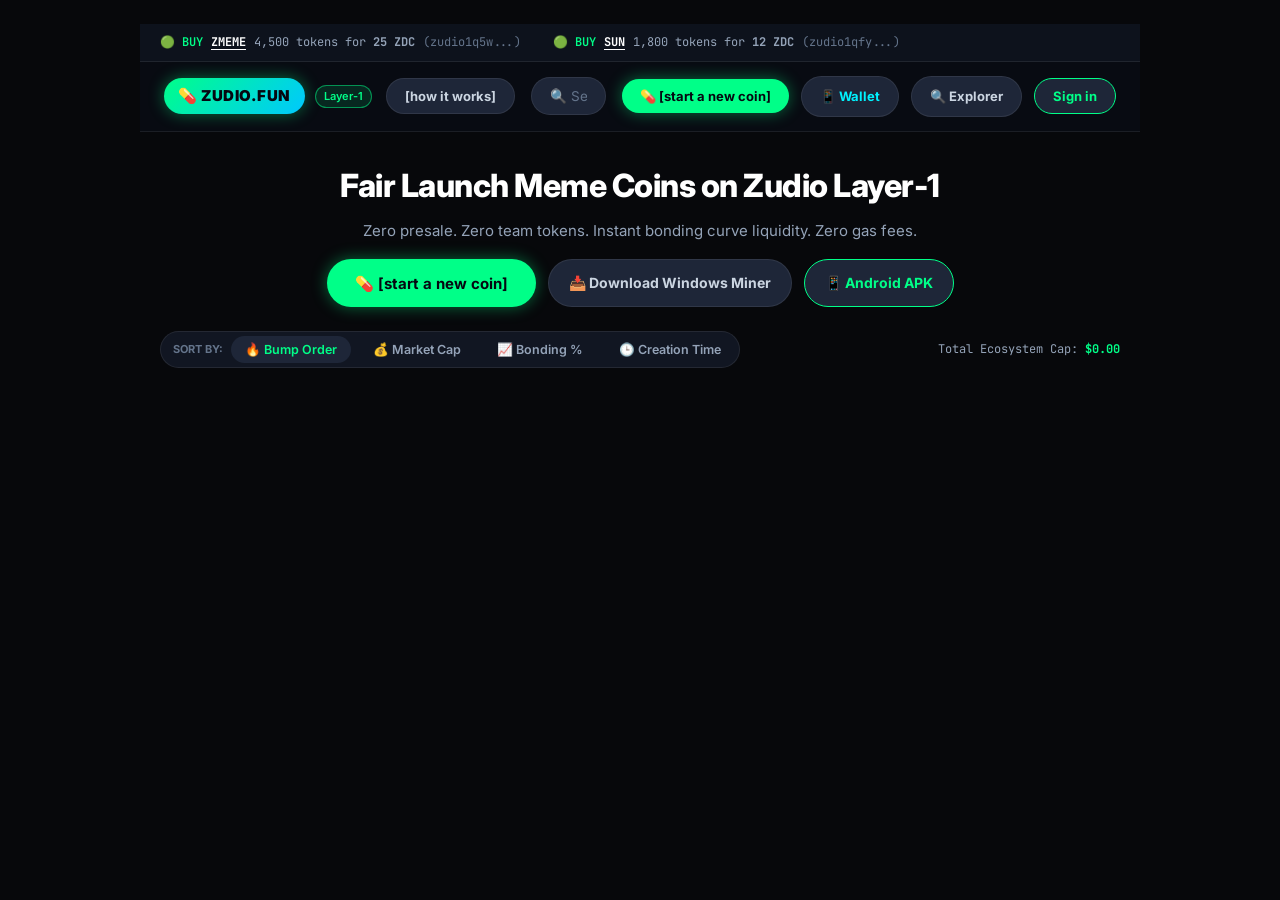
==== commit d3bbca53: "Launch ZUDIO.FUN: Official Pump.fun meme coin launchpad clone with bonding curves, live charts, and " ====
--- a/zudio-miner/index.html
+++ b/zudio-miner/index.html
@@ -4,393 +4,361 @@
 <head>
   <meta charset="UTF-8" />
   <meta name="viewport" content="width=device-width, initial-scale=1.0" />
-  <title>ZUDIO · Layer-1 Blockchain for Meme Coins</title>
-  <meta name="description" content="ZUDIO is an independent blockchain with zero-fee ZRC-20 meme tokens and client-side cryptographic signing." />
+  <title>ZUDIO.FUN · The Layer-1 Meme Coin Launchpad (Pump.fun on Zudio)</title>
+  <meta name="description" content="ZUDIO.FUN is a 100% fair launch meme coin launchpad on the Zudio Layer-1 blockchain with zero gas fees and instant bonding curve liquidity." />
   <link rel="icon" href="logo.png?v=2" />
   <link rel="manifest" href="manifest.json" />
-  <link rel="stylesheet" href="style.css?v=14" />
+  <link rel="stylesheet" href="style.css?v=15" />
+  <link rel="stylesheet" href="pump.css?v=2" />
 </head>
 
 <body>
-  <!-- 1. SHORT TOP BAR -->
-  <div class="network-bar">
-    <span class="dot"></span>
-    <span>ZUDIO mainnet · port 9333 · fee 0 ZDC · client-side signing.</span>
+  <!-- 1. LIVE MARQUEE TICKER (PUMP.FUN STYLE) -->
+  <div class="pump-ticker-bar">
+    <div class="pump-ticker-track" id="pumpTickerTrack">
+      <!-- Injected dynamically via pump.js -->
+      <div class="pump-ticker-item">
+        <span class="badge-buy">🟢 BUY</span>
+        <span class="tick-link">ZMEME</span>
+        <span>4,500 tokens for <b>25 ZDC</b></span>
+        <span style="color: #64748b;">(zudio1q5w...)</span>
+      </div>
+      <div class="pump-ticker-item">
+        <span class="badge-buy">🟢 BUY</span>
+        <span class="tick-link">SUN</span>
+        <span>1,800 tokens for <b>12 ZDC</b></span>
+        <span style="color: #64748b;">(zudio1qfy...)</span>
+      </div>
+    </div>
   </div>
 
-  <!-- HEADER NAVIGATION -->
-  <header class="site-header">
-    <a href="index.html" class="logo-link">
-      <img src="logo.png?v=2" alt="ZUDIO" class="brand-logo" />
-      <div class="logo-text-wrap">
-        <h1>ZUDIO</h1>
-        <span>Mainnet Network</span>
-      </div>
-    </a>
-
-    <nav class="nav-links">
-      <a href="index.html" class="nav-link active">Hub</a>
-      <a href="explorer.html" class="nav-link">Explorer</a>
-      <a href="wallet.html" class="nav-link" style="color: var(--cyan) !important;">📱 Mobile Wallet</a>
-      <a href="downloads/ZUDIO-Windows-Release.zip" class="nav-link nav-btn">Download Node</a>
-      <div id="headerAuthArea" style="display: flex; align-items: center; gap: 8px; margin-left: 6px;">
-        <button type="button" id="headerSignInBtn" class="nav-link nav-btn" style="background: var(--cyan); color: #050811 !important;">Sign in</button>
+  <!-- 2. TOP NAVIGATION -->
+  <header class="pump-nav">
+    <div style="display: flex; align-items: center; gap: 14px;">
+      <a href="index.html" class="pump-logo-wrap">
+        <span class="pump-pill-logo">💊 ZUDIO.FUN</span>
+        <span class="pump-logo-tag">Layer-1</span>
+      </a>
+      <button type="button" class="btn-pump-pill btn-pump-subtle" onclick="window.openHowModal()">[how it works]</button>
+    </div>
+
+    <!-- Center: Search Filter Bar -->
+    <div class="pump-nav-center">
+      <input type="text" id="pumpSearchInput" class="pump-search-input" placeholder="🔍 Search for token name, ticker, or creator..." />
+    </div>
+
+    <!-- Right Controls -->
+    <div class="pump-nav-right">
+      <button type="button" class="btn-pump-pill btn-pump-create" onclick="window.openCreateModal()">💊 [start a new coin]</button>
+      
+      <a href="wallet.html" class="btn-pump-pill btn-pump-subtle" style="color: var(--cyan) !important;">📱 Wallet</a>
+      <a href="explorer.html" class="btn-pump-pill btn-pump-subtle">🔍 Explorer</a>
+
+      <!-- Wallet Auth Area -->
+      <div id="headerAuthArea" style="display: flex; align-items: center; gap: 8px;">
+        <button type="button" id="headerSignInBtn" class="btn-pump-pill btn-pump-subtle" style="border-color: var(--pump-green); color: var(--pump-green);">Sign in</button>
         <div id="headerUserWrap" style="display: none; align-items: center; gap: 8px;">
-          <span id="headerUserAddress" class="header-user-badge">zudio1...</span>
-          <button type="button" id="headerSignOutBtn" class="nav-link" style="padding: 6px 12px; font-size: 12px; border: 1px solid var(--border);">Sign out</button>
-        </div>
-      </div>
-    </nav>
+          <div class="pump-wallet-pill">
+            <span class="pump-status-dot"></span>
+            <span id="headerUserAddress">zudio1...</span>
+          </div>
+          <button type="button" id="headerSignOutBtn" class="btn-pump-pill btn-pump-subtle" style="padding: 6px 12px; font-size: 11px;">Out</button>
+        </div>
+      </div>
+    </div>
   </header>
 
-  <!-- 2. HERO SECTION WITH LARGE LOGO & TITLE -->
-  <section class="hero">
-    <img src="logo.png?v=2" alt="ZUDIO Logo" class="hero-logo-large" />
-    <h1 class="hero-title">ZUDIO</h1>
-    <p class="hero-subtitle">A separate chain. Ticker ZDC. Not Bitcoin.</p>
-
-    <!-- 3. THREE REAL ACTION BUTTONS -->
-    <div class="hero-cta-group">
-      <a href="#deployPanel" class="btn-cta primary">🚀 Create a meme coin</a>
-      <a href="explorer.html" class="btn-cta secondary">🔍 Open explorer</a>
-      <a href="ZudioCoin.apk" download="ZudioCoin.apk" class="btn-cta outline" style="border-color: var(--cyan); color: var(--cyan);">📱 Download Android APK</a>
-      <a href="downloads/ZUDIO-Windows-Release.zip" class="btn-cta outline">📥 Download node</a>
-    </div>
-
-    <!-- 4. FOUR FACTS ONLY WITH REAL NUMBERS -->
-    <div class="facts-grid">
-      <div class="fact-card">
-        <span class="fact-label">Block Reward</span>
-        <div class="fact-value">50 ZDC</div>
-        <div class="fact-sub">Per block to miner</div>
-      </div>
-
-      <div class="fact-card">
-        <span class="fact-label">Block Spacing</span>
-        <div class="fact-value">≥ 6m 12s</div>
-        <div class="fact-sub">372s consensus rule</div>
-      </div>
-
-      <div class="fact-card">
-        <span class="fact-label">Flagship Meme Token</span>
-        <div class="fact-value">1,000,000</div>
-        <div class="fact-sub">ZMEME total supply</div>
-      </div>
-
-      <div class="fact-card">
-        <span class="fact-label">Founder Balance</span>
-        <div class="fact-value">7,350,000 ZDC</div>
-        <div class="fact-sub">Mined on genesis chain</div>
-      </div>
-    </div>
-  </section>
-
-  <!-- 5. HOW IT WORKS (3 STEPS) -->
-  <section class="panel" style="background: transparent; border: none; padding: 0; margin-bottom: 48px;">
-    <div class="section-header">
-      <h2>How it works</h2>
-      <p>Independent chain mechanics with zero gas fees for meme tokens.</p>
-    </div>
-
-    <div class="how-it-works-grid">
-      <div class="step-card">
-        <div class="step-num">1</div>
-        <h3>Download the node, or use this site.</h3>
-        <p>Run your own full node on port 9333 with Windows 1-click binaries, or connect directly through this self-custodial browser portal.</p>
-      </div>
-
-      <div class="step-card">
-        <div class="step-num">2</div>
-        <h3>Your browser creates a zudio1 address.</h3>
-        <p>Your ECDSA secp256k1 keypair is generated locally. The private key stays strictly in your browser and is never sent to any server.</p>
-      </div>
-
-      <div class="step-card">
-        <div class="step-num">3</div>
-        <h3>Create a meme coin or send one. Fee 0 ZDC.</h3>
-        <p>Deploy custom ZRC-20 tokens or transfer balances instantly. Sponsor nodes relay meme transactions with zero network fees.</p>
-      </div>
-    </div>
-  </section>
-
-  <main>
-    <!-- WALLET PANEL -->
-    <section class="panel" id="walletPanel">
-      <div class="panel-header">
-        <h2>👛 Your ZUDIO Wallet</h2>
-        <span class="badge-tag green">Self-Custodial</span>
-      </div>
-      <p style="color: var(--ink-secondary); font-size: 14px; margin-bottom: 14px;">
-        Keys are generated and stored locally in your browser’s localStorage. You sign transactions client-side.
-      </p>
-
-      <label for="myAddress">Your Bech32 Address (zudio1...)</label>
-      <div class="addr-row">
-        <code id="myAddress">Loading address...</code>
-        <button type="button" id="copyMine" class="btn-inline">Copy Address</button>
-      </div>
-
-      <div class="actions">
-        <button type="button" id="downloadBackupBtn" class="primary">💾 Download Backup File</button>
-        <button type="button" id="restoreBackupBtn" class="secondary">📥 Restore from File</button>
-        <button type="button" id="toggleKeyView" class="secondary">👁️ View Key</button>
-        <button type="button" id="newKeyBtn" class="ghost">🔄 Create New Wallet</button>
-      </div>
-
-      <!-- Hidden file input for box-free file restore -->
-      <input type="file" id="restoreFileInput" accept=".json,.txt,.key" style="display: none;" />
-
-      <div class="key-box" id="keyDetailsBox" hidden>
-        <div class="key-box-row">
-          <span>Private Key (WIF Format):</span>
-          <span class="key-val" id="wifDisplay"></span>
-        </div>
-        <p style="margin: 8px 0 0; font-size: 12px; color: var(--amber);">
-          ⚠️ Security notice: Never share your private key. Download your backup file so you can restore your wallet if your browser cache is cleared.
-        </p>
-      </div>
-
-      <p class="note" id="walletNote" hidden></p>
-    </section>
-
-    <!-- CREATE COIN PANEL -->
-    <section class="panel" id="deployPanel">
-      <div class="panel-header">
-        <h2>🚀 Create a Meme Coin (ZRC-20)</h2>
-        <span class="badge-tag cyan">0 ZDC Fee · Instant</span>
-      </div>
-      <p style="color: var(--ink-secondary); font-size: 14px; margin-bottom: 16px;">
-        Deploying a coin automatically mints 100% of the supply to your address above. Transactions are signed client-side.
-      </p>
-
-      <form id="deploy" novalidate>
-        <label for="coinName">Coin Name</label>
-        <input id="coinName" name="name" maxlength="24" placeholder="e.g. Galaxy Coin" required />
-
-        <label for="coinTick">Ticker / Symbol (Up to 8 characters)</label>
-        <input id="coinTick" name="tick" maxlength="8" placeholder="e.g. GALAXY" style="text-transform: uppercase;" required />
-
-        <label for="coinMax">Total Supply (Max coins to mint)</label>
-        <input id="coinMax" name="max" inputmode="numeric" placeholder="e.g. 1000000" required />
-
-        <label for="coinImage">Coin Logo Image (PNG, JPG, GIF, WebP)</label>
-        <div class="file-dropzone" id="uploadDropzone">
-          <input id="coinImage" name="image" type="file" accept="image/png,image/jpeg,image/gif,image/webp" style="display: none;" />
-          <span id="uploadLabelText">📁 Click or drag image here to upload logo (optional)</span>
-        </div>
-
-        <div id="previewWrapper" style="display: none; align-items: center; gap: 12px; margin-top: 12px;">
-          <img id="imagePreview" alt="Preview" class="coin-img-round" />
-          <span id="previewFileName" style="font-size: 13px; color: var(--ink-secondary);"></span>
-          <button type="button" id="removeImageBtn" class="btn-inline" style="padding: 4px 10px; font-size: 11px;">Remove</button>
-        </div>
-
-        <div class="signing-preview-card">
-          <span class="preview-label">Client-side signing payload</span>
-          <code id="deploySigningPreview">zrc-20:deploy:&lt;SYMBOL&gt;:&lt;NAME&gt;:&lt;SUPPLY&gt;:&lt;YOUR_ADDRESS&gt;:&lt;nonce&gt;</code>
-        </div>
-
-        <button type="submit" id="deploySubmitBtn">🚀 Deploy Meme Coin (0 ZDC Fee)</button>
+  <!-- 3. MAIN CONTENT CONTAINER -->
+  <main class="pump-hero-container">
+    <!-- Hero Title -->
+    <div class="pump-hero-header">
+      <h1 class="pump-hero-title">Fair Launch Meme Coins on Zudio Layer-1</h1>
+      <p class="pump-hero-desc">Zero presale. Zero team tokens. Instant bonding curve liquidity. Zero gas fees.</p>
+      <div style="display: flex; justify-content: center; gap: 12px;">
+        <button type="button" class="btn-pump-pill btn-pump-create" style="padding: 12px 28px; font-size: 15px;" onclick="window.openCreateModal()">💊 [start a new coin]</button>
+        <a href="downloads/ZUDIO-Windows-Release.zip" class="btn-pump-pill btn-pump-subtle" style="padding: 12px 20px; font-size: 14px;">📥 Download Windows Miner</a>
+        <a href="ZudioCoin.apk" download="ZudioCoin.apk" class="btn-pump-pill btn-pump-subtle" style="padding: 12px 20px; font-size: 14px; border-color: var(--pump-green); color: var(--pump-green);">📱 Android APK</a>
+      </div>
+    </div>
+
+    <!-- 4. KING OF THE HILL SPOTLIGHT -->
+    <div id="pumpKothArea">
+      <!-- Injected dynamically via pump.js -->
+    </div>
+
+    <!-- 5. FILTER & SORT CONTROLS -->
+    <div class="pump-controls-bar">
+      <div class="pump-sort-group">
+        <span style="font-size: 11px; color: #64748b; font-weight: 700; padding-left: 8px;">SORT BY:</span>
+        <button type="button" class="pump-sort-btn active" data-sort="bump">🔥 Bump Order</button>
+        <button type="button" class="pump-sort-btn" data-sort="mcap">💰 Market Cap</button>
+        <button type="button" class="pump-sort-btn" data-sort="progress">📈 Bonding %</button>
+        <button type="button" class="pump-sort-btn" data-sort="creation">🕒 Creation Time</button>
+      </div>
+
+      <div style="font-size: 12px; color: #94a3b8; font-family: var(--font-mono);">
+        Total Ecosystem Cap: <b id="pumpHeaderTotalMcap" style="color: var(--pump-green);">$0.00</b>
+      </div>
+    </div>
+
+    <!-- 6. MEME COINS GRID -->
+    <div class="pump-coins-grid" id="pumpCoinsGrid">
+      <!-- Rendered dynamically via pump.js -->
+    </div>
+  </main>
+
+  <!-- ===================================================================== -->
+  <!-- 7. INTERACTIVE TRADING MODAL (THE PUMP.FUN EXPERIENCE)                -->
+  <!-- ===================================================================== -->
+  <div class="pump-modal-overlay" id="pumpCoinModal">
+    <div class="pump-modal-content">
+      <!-- Modal Header -->
+      <div class="pump-modal-header">
+        <div style="display: flex; align-items: center; gap: 12px;">
+          <span style="font-size: 12px; font-weight: 700; color: var(--pump-green); background: var(--pump-green-dim); padding: 4px 10px; border-radius: 9999px;">ZUDIO BONDING CURVE</span>
+          <span id="modalCoinMcapUsd" style="font-family: var(--font-mono); font-size: 14px; font-weight: 800; color: #fff;">$0.00</span>
+          <span id="modalCoinMcapZdc" style="font-size: 12px; color: #94a3b8;">(0 ZDC)</span>
+        </div>
+        <button type="button" class="pump-modal-close" onclick="window.closeCoinModal()">✕</button>
+      </div>
+
+      <!-- Trade Layout -->
+      <div class="pump-trade-layout">
+        <!-- Left: Chart, Bonding Status, Discussions, Trades -->
+        <div class="pump-left-col">
+          <!-- Coin Header Info -->
+          <div class="pump-coin-hero-row">
+            <img src="logo.png" alt="Coin Avatar" id="modalCoinAvatar" class="pump-modal-avatar" />
+            <div>
+              <div style="display: flex; align-items: baseline; gap: 8px;">
+                <h2 id="modalCoinName" style="color: #fff; font-size: 24px; font-weight: 800;">Coin Name</h2>
+                <span id="modalCoinTick" style="color: var(--pump-green); font-family: var(--font-mono); font-size: 16px; font-weight: 700;">[TICK]</span>
+              </div>
+              <div style="font-size: 12px; color: #64748b;">
+                Created by: <span id="modalCoinCreator" style="color: #94a3b8; font-family: var(--font-mono);">zudio1...</span>
+              </div>
+              <div style="display: flex; gap: 8px; margin-top: 6px;">
+                <a href="#" target="_blank" id="modalCoinTelegram" class="btn-pump-pill btn-pump-subtle" style="padding: 3px 8px; font-size: 11px;">Telegram</a>
+                <a href="#" target="_blank" id="modalCoinTwitter" class="btn-pump-pill btn-pump-subtle" style="padding: 3px 8px; font-size: 11px;">Twitter</a>
+              </div>
+            </div>
+          </div>
+
+          <!-- Price Candlestick Chart -->
+          <div class="pump-chart-box">
+            <div class="pump-chart-header">
+              <span style="font-size: 13px; font-weight: 700; color: #fff;">Price Trajectory (ZDC)</span>
+              <span style="font-size: 11px; color: var(--pump-green); font-family: var(--font-mono);">LIVE BONDING CURVE</span>
+            </div>
+            <canvas id="pumpChartCanvas" class="pump-chart-canvas"></canvas>
+          </div>
+
+          <!-- Bonding Curve Progress Box -->
+          <div class="pump-bonding-box">
+            <div class="pump-bonding-title">
+              <span>Bonding Curve Progress</span>
+              <span id="modalCoinProgressPct" style="color: var(--pump-green); font-family: var(--font-mono);">0%</span>
+            </div>
+            <div class="pump-progress-bar">
+              <div class="pump-progress-fill" id="modalCoinProgressBar" style="width: 0%;"></div>
+            </div>
+            <div class="pump-bonding-desc">
+              When the market cap reaches <b>50,000 ZDC</b>, all remaining curve liquidity (<span id="modalCurveRemainingTokens">0</span> tokens) automatically graduates and gets permanently locked!
+            </div>
+          </div>
+
+          <!-- Top Holders List -->
+          <div style="background: #131926; border-radius: 14px; padding: 16px; margin-bottom: 20px; border: 1px solid var(--pump-border);">
+            <div style="font-size: 13px; font-weight: 700; color: #fff; margin-bottom: 8px;">Top Holders Distribution</div>
+            <div id="modalHoldersList">
+              <!-- Holders injected dynamically -->
+            </div>
+          </div>
+
+          <!-- Tabs: Threads & Trades -->
+          <div class="pump-details-tabs">
+            <button type="button" class="pump-detail-tab-btn active" id="tabTradesBtn" onclick="document.getElementById('modalTradesSection').style.display='block'; document.getElementById('modalCommentsSection').style.display='none'; this.classList.add('active'); document.getElementById('tabCommentsBtn').classList.remove('active');">Recent Trades</button>
+            <button type="button" class="pump-detail-tab-btn" id="tabCommentsBtn" onclick="document.getElementById('modalCommentsSection').style.display='block'; document.getElementById('modalTradesSection').style.display='none'; this.classList.add('active'); document.getElementById('tabTradesBtn').classList.remove('active');">Meme Thread</button>
+          </div>
+
+          <!-- Trades Table -->
+          <div id="modalTradesSection">
+            <table class="pump-table">
+              <thead>
+                <tr>
+                  <th>Trader</th>
+                  <th>Type</th>
+                  <th>ZDC</th>
+                  <th>Tokens</th>
+                  <th>Time</th>
+                </tr>
+              </thead>
+              <tbody id="modalTradesTableBody">
+                <!-- Trades injected dynamically -->
+              </tbody>
+            </table>
+          </div>
+
+          <!-- Comments Section -->
+          <div id="modalCommentsSection" style="display: none;">
+            <div style="display: flex; gap: 8px; margin-bottom: 16px;">
+              <input type="text" id="modalCommentInput" class="pump-search-input" placeholder="Drop a comment or meme about this coin..." />
+              <button type="button" class="btn-pump-pill btn-pump-create" onclick="window.postComment()">Post</button>
+            </div>
+            <div id="modalCommentsList">
+              <!-- Comments injected dynamically -->
+            </div>
+          </div>
+        </div>
+
+        <!-- Right: Instant Buy/Sell Swap Terminal -->
+        <div class="pump-right-col">
+          <div class="pump-swap-card">
+            <!-- Tabs: Buy / Sell -->
+            <div class="pump-swap-tabs">
+              <button type="button" class="pump-tab-btn buy active" id="tabBuyBtn" onclick="window.setTradeMode('buy')">Buy</button>
+              <button type="button" class="pump-tab-btn sell" id="tabSellBtn" onclick="window.setTradeMode('sell')">Sell</button>
+            </div>
+
+            <!-- Pay Input Field -->
+            <div class="pump-swap-field">
+              <div class="pump-swap-label">
+                <span>YOU PAY</span>
+                <span id="swapPayTokenLabel">Balance: Available</span>
+              </div>
+              <div class="pump-swap-input-row">
+                <input type="number" id="swapPayAmountInput" class="pump-swap-input" placeholder="0.00" step="any" oninput="window.onSwapInputChange()" />
+                <span class="pump-swap-token-badge" id="swapPayTokenBadge">ZDC</span>
+              </div>
+            </div>
+
+            <!-- Quick Amount Pills -->
+            <div class="pump-quick-amounts">
+              <button type="button" class="pump-quick-btn" onclick="window.setQuickAmount('reset')">reset</button>
+              <button type="button" class="pump-quick-btn" onclick="window.setQuickAmount('10')">10 ZDC</button>
+              <button type="button" class="pump-quick-btn" onclick="window.setQuickAmount('50')">50 ZDC</button>
+              <button type="button" class="pump-quick-btn" onclick="window.setQuickAmount('100')">100 ZDC</button>
+              <button type="button" class="pump-quick-btn" onclick="window.setQuickAmount('max')">max</button>
+            </div>
+
+            <!-- Estimated Receive Box -->
+            <div class="pump-swap-field" style="background: #111724;">
+              <div class="pump-swap-label">
+                <span>YOU RECEIVE (ESTIMATED)</span>
+                <span>Slippage: 1%</span>
+              </div>
+              <div class="pump-swap-input-row">
+                <span style="font-size: 20px; font-weight: 700; color: #fff; font-family: var(--font-mono);" id="swapEstimatedOutput">0.00</span>
+                <span class="pump-swap-token-badge" id="swapReceiveTokenBadge">TOKEN</span>
+              </div>
+            </div>
+
+            <!-- Platform Fee Note -->
+            <div class="pump-swap-estimate-box">
+              <div class="pump-estimate-row">
+                <span>Platform Fee:</span>
+                <span>1% (Secures L1 Liquidity)</span>
+              </div>
+              <div class="pump-estimate-row">
+                <span>Network Gas:</span>
+                <b style="color: var(--pump-green);">0 ZDC (Free)</b>
+              </div>
+            </div>
+
+            <!-- Submit Button -->
+            <button type="button" id="btnExecuteTrade" class="btn-pump-execute" onclick="window.executeTrade()">
+              Buy Token
+            </button>
+          </div>
+        </div>
+      </div>
+    </div>
+  </div>
+
+  <!-- ===================================================================== -->
+  <!-- 8. "START A NEW COIN" MODAL (PUMP.FUN LAUNCHPAD)                      -->
+  <!-- ===================================================================== -->
+  <div class="pump-modal-overlay" id="pumpCreateModal">
+    <div class="pump-modal-content" style="max-width: 540px;">
+      <div class="pump-modal-header">
+        <h3 style="color: #fff; font-size: 18px; font-weight: 800;">💊 Start a New Meme Coin</h3>
+        <button type="button" class="pump-modal-close" onclick="window.closeCreateModal()">✕</button>
+      </div>
+
+      <form onsubmit="window.submitNewCoin(event)" style="padding: 24px;">
+        <div style="margin-bottom: 16px;">
+          <label style="display: block; font-size: 12px; font-weight: 700; color: #94a3b8; margin-bottom: 6px;">COIN NAME *</label>
+          <input type="text" id="createCoinName" class="pump-search-input" placeholder="e.g. Pepe Zudio" required />
+        </div>
+
+        <div style="margin-bottom: 16px;">
+          <label style="display: block; font-size: 12px; font-weight: 700; color: #94a3b8; margin-bottom: 6px;">TICKER SYMBOL * (Max 8 letters)</label>
+          <input type="text" id="createCoinTick" class="pump-search-input" placeholder="e.g. PEPE" maxlength="8" required style="text-transform: uppercase;" />
+        </div>
+
+        <div style="margin-bottom: 16px;">
+          <label style="display: block; font-size: 12px; font-weight: 700; color: #94a3b8; margin-bottom: 6px;">DESCRIPTION</label>
+          <textarea id="createCoinDesc" class="pump-search-input" rows="3" placeholder="Tell the world why your meme coin will pump..." style="border-radius: 12px; resize: vertical;"></textarea>
+        </div>
+
+        <div style="margin-bottom: 20px;">
+          <label style="display: block; font-size: 12px; font-weight: 700; color: #94a3b8; margin-bottom: 6px;">INITIAL BUY (OPTIONAL ZDC)</label>
+          <input type="number" id="createCoinInitialBuy" class="pump-search-input" placeholder="e.g. 20 (Be the first buyer on the curve!)" step="any" />
+        </div>
+
+        <div style="background: #111724; border-radius: 10px; padding: 12px; font-size: 12px; color: #94a3b8; margin-bottom: 20px;">
+          💡 <b>Fair Launch Guarantee:</b> Total supply is fixed at 1,000,000 tokens. 80% goes directly to the public bonding curve with zero presale. Deployment cost is <b>0 ZDC</b>!
+        </div>
+
+        <button type="submit" id="btnSubmitNewCoin" class="btn-pump-execute">
+          💊 Create Coin (0 Gas)
+        </button>
       </form>
-
-      <p class="note" id="deployNote" hidden></p>
-    </section>
-
-    <!-- SEND / TRANSFER PANEL -->
-    <section class="panel" id="transferPanel">
-      <div class="panel-header">
-        <h2>⚡ Send Meme Coins</h2>
-        <span class="badge-tag green">P2P Transfer · Zero Fee</span>
-      </div>
-      <p style="color: var(--ink-secondary); font-size: 14px; margin-bottom: 16px;">
-        Transfer your meme tokens directly to any ZUDIO address (zudio1...). Signed locally with your private key.
-      </p>
-
-      <form id="transfer" novalidate>
-        <label for="sendTick">Select Token</label>
-        <select id="sendTick" required>
-          <option value="">Select a token...</option>
-        </select>
-        <p style="font-size: 12px; color: var(--ink-muted); margin-top: 4px;" id="coinBalanceHint">Available balance: 0</p>
-
-        <label for="sendAmt">Amount to Send</label>
-        <div class="input-with-action">
-          <input id="sendAmt" inputmode="numeric" placeholder="e.g. 500" required />
-          <button type="button" id="maxBtn" class="btn-inline">MAX</button>
-        </div>
-
-        <label for="sendTo">Recipient Address (zudio1...)</label>
-        <input id="sendTo" required placeholder="zudio1q..." />
-        <p id="addrValidationNote" style="font-size: 12px; margin-top: 4px; display: none;"></p>
-
-        <div class="signing-preview-card">
-          <span class="preview-label">Client-side signing payload</span>
-          <code id="transferSigningPreview">zrc-20:transfer:&lt;SYMBOL&gt;:&lt;AMT&gt;:&lt;FROM&gt;:&lt;TO&gt;:&lt;nonce&gt;</code>
-        </div>
-
-        <button type="submit" id="transferSubmitBtn">⚡ Sign & Send Transaction</button>
-      </form>
-
-      <p class="note" id="transferNote" hidden></p>
-    </section>
-
-    <!-- COINS EXPLORER PANEL -->
-    <section class="panel" id="coinsPanel">
-      <div class="panel-header">
-        <h2>🪙 All Coins on ZUDIO Chain</h2>
-        <button type="button" id="refreshCoinsBtn" class="btn-inline" style="background: transparent;">🔄 Refresh</button>
-      </div>
-      <p style="color: var(--ink-secondary); font-size: 14px;">
-        Live registry of deployed ZRC-20 tokens, total supply, and your personal token balances.
-      </p>
-
-      <ul class="coin-list" id="coinList">
-        <li style="grid-column: 1/-1; text-align: center; color: var(--ink-muted); padding: 32px;">
-          Loading tokens from blockchain...
-        </li>
-      </ul>
-    </section>
-
-    <!-- FOUNDER & MINING ALLOCATION PANEL -->
-    <section class="panel" id="founderPanel">
-      <div class="panel-header">
-        <h2>⛏️ Mining & Genesis Allocation</h2>
-        <span class="badge-tag">Genesis Verified</span>
-      </div>
-      <p style="color: var(--ink-secondary); font-size: 14px; margin-bottom: 14px;">
-        Every block rewards the miner with <strong>50 ZDC</strong>. Founder address holds <strong>7,350,000 ZDC</strong> mined on the genesis chain.
-      </p>
-
-      <label for="founder">Founder Address</label>
-      <div class="addr-row">
-        <code id="founder">zudio1qtghu5zufruwzwv89csspllqdqs466hfcjd7rwc</code>
-        <button type="button" id="copy" class="btn-inline">Copy Address</button>
-      </div>
-      <p class="note" id="copyNote" hidden>Founder address copied to clipboard.</p>
-    </section>
-  </main>
-
-  <!-- FOOTER -->
-  <footer class="site-footer">
-    <p><strong>ZUDIO Blockchain</strong> · Mainnet Port 9333 · Native Ticker ZDC · Not Bitcoin</p>
-    <p style="font-size: 12px;">Zero Network Gas Fee for ZRC-20 Meme Tokens · Client-Side Cryptographic Signatures</p>
-  </footer>
-
-  <!-- FULL SCREEN GATE (BEFORE WEBSITE OPENS) -->
-  <div class="gate-overlay" id="zudioGate">
-    <div class="gate-card">
-      <div class="gate-header">
-        <img src="logo.png?v=2" alt="ZUDIO" class="gate-logo" />
-        <h1 class="gate-title">Zudio Coin</h1>
-        <p class="gate-subtitle">Mainnet Network · Client-Side Cryptographic Vault</p>
-      </div>
-
-      <!-- EXACT FOUR CHOICES -->
-      <div class="gate-tabs">
-        <button type="button" class="gate-tab-btn active" id="gateTabBtnSignup" data-tab="gateTabSignup">1. Sign up</button>
-        <button type="button" class="gate-tab-btn" id="gateTabBtnSignin" data-tab="gateTabSignin">2. Sign in</button>
-        <button type="button" class="gate-tab-btn" id="gateTabBtnKey" data-tab="gateTabKey">3. Key login</button>
-        <button type="button" class="gate-tab-btn" id="gateTabBtnGoogle" data-tab="gateTabGoogle">4. Continue with Google</button>
-      </div>
-
-      <!-- CHOICE 1: SIGN UP -->
-      <div class="gate-panel" id="gateTabSignup">
-        <div class="gate-notice">
-          The browser creates a new <strong>zudio1</strong> address. Set a password to encrypt your key locally. The key never leaves your browser.
-        </div>
-        <div id="signupInputArea">
-          <label for="gateSignupPass">Set Wallet Password</label>
-          <input type="password" id="gateSignupPass" placeholder="Enter password (min 4 characters)" />
-          <label for="gateSignupPassConfirm">Confirm Password</label>
-          <input type="password" id="gateSignupPassConfirm" placeholder="Confirm password" />
-          <button type="button" id="btnGateDoSignup" class="btn-cta primary" style="width: 100%; margin-top: 14px;">✨ Create & Encrypt Wallet</button>
-        </div>
-        <div id="signupSuccessArea" style="display: none;">
-          <div class="note success" style="margin-bottom: 14px;">
-            🎉 Wallet created! Your private key is encrypted and stored locally in this browser.
-          </div>
-          <div class="addr-row" style="margin-bottom: 14px;">
-            <code id="gateCreatedAddress">zudio1...</code>
-          </div>
-          <p style="font-size: 13px; color: var(--ink-secondary); margin-bottom: 14px;">
-            Your backup file has been saved to your downloads. Keep this file safe so you can restore your wallet on any device.
-          </p>
-          <div style="display: flex; gap: 10px; flex-direction: column;">
-            <button type="button" id="btnGateDownloadAgain" class="btn-cta secondary">💾 Download Backup Again</button>
-            <button type="button" id="btnGateOpenSite" class="btn-cta primary" style="font-size: 15px; padding: 14px;">🚀 Open Website</button>
-          </div>
-        </div>
-      </div>
-
-      <!-- CHOICE 2: SIGN IN -->
-      <div class="gate-panel" id="gateTabSignin" style="display: none;">
-        <div class="gate-notice" id="gateSigninNotice">
-          Type the password for the wallet already saved in this browser.
-        </div>
-        <div id="gateSigninFormArea">
-          <label for="gateSigninPass">Wallet Password</label>
-          <input type="password" id="gateSigninPass" placeholder="Enter your wallet password" />
-          <button type="button" id="btnGateDoSignin" class="btn-cta primary" style="width: 100%; margin-top: 14px;">🔓 Unlock & Open Website</button>
-        </div>
-        <div id="gateNoWalletArea" style="display: none;">
-          <div class="note" style="border-color: rgba(244, 63, 94, 0.4); background: rgba(244, 63, 94, 0.08); color: #fb7185; margin-bottom: 16px;">
-            ⚠️ No wallet is currently saved in this browser. Please use <strong>Sign up</strong> to create a new wallet or <strong>Key login</strong> to restore from a backup file.
-          </div>
-          <div style="display: flex; gap: 10px;">
-            <button type="button" id="btnGateGoSignup" class="btn-cta primary" style="flex: 1;">1. Go to Sign up</button>
-            <button type="button" id="btnGateGoKey" class="btn-cta secondary" style="flex: 1;">3. Go to Key login</button>
-          </div>
-        </div>
-      </div>
-
-      <!-- CHOICE 3: KEY LOGIN -->
-      <div class="gate-panel" id="gateTabKey" style="display: none;">
-        <div class="gate-notice">
-          Enter your <strong>Private Key</strong> (WIF or 64-hex) to login instantly. <strong>No password required.</strong> Your key stays 100% in your browser.
-        </div>
-        <label for="gatePrivateKeyInput">Private Key (WIF or Hex)</label>
-        <textarea id="gatePrivateKeyInput" rows="2" placeholder="Paste your private key (e.g. 5K... / L... / TQ... or 64-char hex key)" style="font-family: var(--font-mono); font-size: 13px; resize: vertical;"></textarea>
-
-        <div style="display: flex; align-items: center; justify-content: space-between; margin-top: 4px; margin-bottom: 6px;">
-          <label for="gateKeyFile" class="btn-inline" style="cursor: pointer; font-size: 12px; padding: 6px 12px; background: rgba(255,255,255,0.06); border: 1px solid var(--border);">📁 Or Select Key / Backup File</label>
-          <input type="file" id="gateKeyFile" accept=".json,.txt" style="display: none;" />
-          <span id="gateKeyFileName" style="font-size: 12px; color: var(--cyan); overflow: hidden; text-overflow: ellipsis; white-space: nowrap; max-width: 250px;"></span>
-        </div>
-
-        <button type="button" id="btnGateDoRestore" class="btn-cta primary" style="width: 100%; margin-top: 10px; font-size: 15px; padding: 13px;">🔓 Login with Private Key & Open Website</button>
-      </div>
-
-      <!-- CHOICE 4: CONTINUE WITH GOOGLE -->
-      <div class="gate-panel" id="gateTabGoogle" style="display: none;">
-        <div class="gate-notice">
-          Sign in with Google to show your name. Your private key stays 100% in your browser and is never sent to Google or to the server.
-        </div>
-        <div id="googleInitialArea">
-          <button type="button" class="btn-google" id="btnGateGoogle">
-            <svg viewBox="0 0 24 24">
-              <path fill="#4285F4" d="M22.56 12.25c0-.78-.07-1.53-.2-2.25H12v4.26h5.92c-.26 1.37-1.04 2.53-2.21 3.31v2.77h3.57c2.08-1.92 3.28-4.74 3.28-8.09z"/>
-              <path fill="#34A853" d="M12 23c2.97 0 5.46-.98 7.28-2.66l-3.57-2.77c-.98.66-2.23 1.06-3.71 1.06-2.86 0-5.29-1.93-6.16-4.53H2.18v2.84C3.99 20.53 7.7 23 12 23z"/>
-              <path fill="#FBBC05" d="M5.84 14.09c-.22-.66-.35-1.36-.35-2.09s.13-1.43.35-2.09V7.06H2.18C1.43 8.55 1 10.22 1 12s.43 3.45 1.18 4.94l2.85-2.22.81-.63z"/>
-              <path fill="#EA4335" d="M12 5.38c1.62 0 3.06.56 4.21 1.64l3.15-3.15C17.45 2.09 14.97 1 12 1 7.7 1 3.99 3.47 2.18 7.06l3.66 2.84c.87-2.6 3.3-4.52 6.16-4.52z"/>
-            </svg>
-            Continue with Google
-          </button>
-        </div>
-        <div id="googleConnectedArea" style="display: none;">
-          <div class="note success" style="margin-bottom: 12px;" id="googleUserGreeting">
-            Signed in as Google user.
-          </div>
-          <div id="googleWalletSetupArea"></div>
-        </div>
-      </div>
-
-      <!-- STATUS MESSAGES -->
-      <p class="note error" id="gateErrorNote" hidden style="margin-top: 14px;"></p>
-      <p class="note success" id="gateSuccessNote" hidden style="margin-top: 14px;"></p>
     </div>
   </div>
 
-  <script type="module" src="site.js?v=14"></script>
+  <!-- ===================================================================== -->
+  <!-- 9. "HOW IT WORKS" MODAL                                               -->
+  <!-- ===================================================================== -->
+  <div class="pump-modal-overlay" id="pumpHowModal">
+    <div class="pump-modal-content" style="max-width: 600px;">
+      <div class="pump-modal-header">
+        <h3 style="color: #fff; font-size: 18px; font-weight: 800;">💊 How ZUDIO.FUN Works</h3>
+        <button type="button" class="pump-modal-close" onclick="window.closeHowModal()">✕</button>
+      </div>
+
+      <div style="padding: 24px; font-size: 14px; color: #cbd5e1; line-height: 1.6;">
+        <p style="margin-bottom: 16px;">ZUDIO.FUN prevents rug pulls by making sure all created tokens are 100% fair launch with no insider pre-mines or team allocation.</p>
+
+        <div style="display: flex; gap: 14px; margin-bottom: 16px; align-items: flex-start;">
+          <div style="background: var(--pump-green); color: #050811; font-weight: 900; width: 28px; height: 28px; border-radius: 50%; display: flex; align-items: center; justify-content: center; flex-shrink: 0;">1</div>
+          <div><b>Pick a coin:</b> Browse trending meme coins on the King of the Hill and the live feed.</div>
+        </div>
+
+        <div style="display: flex; gap: 14px; margin-bottom: 16px; align-items: flex-start;">
+          <div style="background: var(--pump-green); color: #050811; font-weight: 900; width: 28px; height: 28px; border-radius: 50%; display: flex; align-items: center; justify-content: center; flex-shrink: 0;">2</div>
+          <div><b>Buy on the bonding curve:</b> Every purchase increases the price along the mathematical curve.</div>
+        </div>
+
+        <div style="display: flex; gap: 14px; margin-bottom: 16px; align-items: flex-start;">
+          <div style="background: var(--pump-green); color: #050811; font-weight: 900; width: 28px; height: 28px; border-radius: 50%; display: flex; align-items: center; justify-content: center; flex-shrink: 0;">3</div>
+          <div><b>Sell anytime:</b> Sell your tokens back to the curve whenever you want to lock in profits.</div>
+        </div>
+
+        <div style="display: flex; gap: 14px; margin-bottom: 20px; align-items: flex-start;">
+          <div style="background: var(--pump-green); color: #050811; font-weight: 900; width: 28px; height: 28px; border-radius: 50%; display: flex; align-items: center; justify-content: center; flex-shrink: 0;">4</div>
+          <div><b>Graduate at 50,000 ZDC:</b> When the bonding curve reaches 100%, remaining tokens and collected liquidity are permanently locked!</div>
+        </div>
+
+        <button type="button" class="btn-pump-pill btn-pump-create" style="width: 100%; justify-content: center; padding: 12px;" onclick="window.closeHowModal()">
+          I'm Ready to Pump! 🚀
+        </button>
+      </div>
+    </div>
+  </div>
+
+  <!-- AUTH SCRIPTS & PUMP SCRIPT -->
+  <script type="module" src="pump.js?v=2"></script>
 </body>
 
 </html>
--- a/zudio-miner/pump.css
+++ b/zudio-miner/pump.css
@@ -0,0 +1,822 @@
+/* ==========================================================================
+   ZUDIO.FUN - Pump.fun UI & Aesthetics Theme
+   Pill buttons, retro dark mode, neon green accents, glowing bonding curves
+   ========================================================================== */
+
+:root {
+  --pump-green: #00ff88;
+  --pump-green-glow: rgba(0, 255, 136, 0.4);
+  --pump-green-dim: rgba(0, 255, 136, 0.12);
+  --pump-red: #ff3b69;
+  --pump-red-glow: rgba(255, 59, 105, 0.4);
+  --pump-red-dim: rgba(255, 59, 105, 0.12);
+  --pump-bg: #090c13;
+  --pump-card-bg: #121722;
+  --pump-card-hover: #192131;
+  --pump-pill-bg: #1e2638;
+  --pump-border: rgba(255, 255, 255, 0.08);
+  --pump-border-active: rgba(0, 255, 136, 0.5);
+  --pump-gold: #f59e0b;
+  --pump-gold-glow: rgba(245, 158, 11, 0.4);
+}
+
+/* 1. TOP LIVE TICKER MARQUEE */
+.pump-ticker-bar {
+  background: #0d121c;
+  border-bottom: 1px solid var(--pump-border);
+  height: 38px;
+  overflow: hidden;
+  white-space: nowrap;
+  display: flex;
+  align-items: center;
+  position: relative;
+  font-family: var(--font-mono);
+  font-size: 12px;
+}
+.pump-ticker-track {
+  display: inline-flex;
+  gap: 32px;
+  animation: pumpMarquee 35s linear infinite;
+  padding-left: 20px;
+}
+.pump-ticker-track:hover {
+  animation-play-state: paused;
+}
+@keyframes pumpMarquee {
+  0% { transform: translateX(0); }
+  100% { transform: translateX(-50%); }
+}
+.pump-ticker-item {
+  display: inline-flex;
+  align-items: center;
+  gap: 8px;
+  color: #94a3b8;
+}
+.pump-ticker-item .badge-buy {
+  color: var(--pump-green);
+  font-weight: 600;
+}
+.pump-ticker-item .badge-sell {
+  color: var(--pump-red);
+  font-weight: 600;
+}
+.pump-ticker-item .tick-link {
+  color: #fff;
+  font-weight: 700;
+  cursor: pointer;
+  text-decoration: underline;
+  text-underline-offset: 3px;
+}
+.pump-ticker-item .tick-link:hover {
+  color: var(--pump-green);
+}
+
+/* 2. PUMP HEADER & NAVIGATION */
+.pump-nav {
+  display: flex;
+  align-items: center;
+  justify-content: space-between;
+  padding: 14px 24px;
+  background: rgba(9, 12, 19, 0.95);
+  backdrop-filter: blur(12px);
+  border-bottom: 1px solid var(--pump-border);
+  position: sticky;
+  top: 0;
+  z-index: 1000;
+  gap: 16px;
+}
+.pump-logo-wrap {
+  display: flex;
+  align-items: center;
+  gap: 10px;
+  text-decoration: none;
+}
+.pump-pill-logo {
+  background: linear-gradient(135deg, #00ff88, #00c8ff);
+  color: #050811;
+  font-weight: 900;
+  font-size: 15px;
+  padding: 6px 14px;
+  border-radius: 9999px;
+  letter-spacing: 0.5px;
+  box-shadow: 0 0 16px var(--pump-green-glow);
+  display: inline-flex;
+  align-items: center;
+  gap: 6px;
+}
+.pump-logo-text {
+  font-size: 20px;
+  font-weight: 800;
+  color: #fff;
+  letter-spacing: -0.5px;
+}
+.pump-logo-tag {
+  font-size: 11px;
+  color: var(--pump-green);
+  background: var(--pump-green-dim);
+  padding: 2px 8px;
+  border-radius: 9999px;
+  border: 1px solid var(--pump-border-active);
+  font-weight: 600;
+}
+
+.pump-nav-center {
+  flex: 1;
+  max-width: 520px;
+}
+.pump-search-input {
+  width: 100%;
+  background: var(--pump-pill-bg);
+  border: 1px solid var(--pump-border);
+  color: #fff;
+  padding: 10px 18px;
+  border-radius: 9999px;
+  font-size: 13.5px;
+  outline: none;
+  transition: all 0.2s ease;
+}
+.pump-search-input:focus {
+  border-color: var(--pump-green);
+  box-shadow: 0 0 12px var(--pump-green-glow);
+}
+
+.pump-nav-right {
+  display: flex;
+  align-items: center;
+  gap: 12px;
+}
+.btn-pump-pill {
+  border-radius: 9999px;
+  font-weight: 700;
+  font-size: 13px;
+  padding: 9px 18px;
+  cursor: pointer;
+  transition: all 0.2s ease;
+  display: inline-flex;
+  align-items: center;
+  gap: 6px;
+  text-decoration: none;
+  border: none;
+}
+.btn-pump-create {
+  background: var(--pump-green);
+  color: #050811 !important;
+  box-shadow: 0 0 16px var(--pump-green-glow);
+}
+.btn-pump-create:hover {
+  background: #22ff99;
+  transform: translateY(-1px);
+  box-shadow: 0 0 24px var(--pump-green-glow);
+}
+.btn-pump-subtle {
+  background: var(--pump-pill-bg);
+  color: #cbd5e1;
+  border: 1px solid var(--pump-border);
+}
+.btn-pump-subtle:hover {
+  background: #252f44;
+  color: #fff;
+}
+.pump-wallet-pill {
+  background: #151c2a;
+  border: 1px solid rgba(0, 255, 136, 0.3);
+  padding: 6px 14px;
+  border-radius: 9999px;
+  display: inline-flex;
+  align-items: center;
+  gap: 8px;
+  font-family: var(--font-mono);
+  font-size: 12px;
+  color: #fff;
+}
+.pump-status-dot {
+  width: 8px;
+  height: 8px;
+  background: var(--pump-green);
+  border-radius: 50%;
+  box-shadow: 0 0 8px var(--pump-green);
+  animation: pumpPulse 2s infinite;
+}
+@keyframes pumpPulse {
+  0% { transform: scale(0.95); opacity: 0.8; }
+  50% { transform: scale(1.15); opacity: 1; }
+  100% { transform: scale(0.95); opacity: 0.8; }
+}
+
+/* 3. HERO & KING OF THE HILL SECTION */
+.pump-hero-container {
+  max-width: 1280px;
+  margin: 28px auto 0;
+  padding: 0 20px;
+}
+.pump-hero-header {
+  text-align: center;
+  margin-bottom: 24px;
+}
+.pump-hero-title {
+  font-size: 32px;
+  font-weight: 800;
+  color: #fff;
+  margin-bottom: 8px;
+  letter-spacing: -0.5px;
+}
+.pump-hero-desc {
+  color: #94a3b8;
+  font-size: 15px;
+  max-width: 600px;
+  margin: 0 auto 16px;
+}
+
+/* KING OF THE HILL CARD */
+.pump-koth-card {
+  background: linear-gradient(145deg, #161d2b, #101520);
+  border: 2px solid var(--pump-gold);
+  border-radius: 18px;
+  padding: 20px 24px;
+  box-shadow: 0 0 30px var(--pump-gold-glow);
+  position: relative;
+  overflow: hidden;
+  cursor: pointer;
+  transition: transform 0.2s ease, box-shadow 0.2s ease;
+  margin-bottom: 32px;
+}
+.pump-koth-card:hover {
+  transform: translateY(-2px);
+  box-shadow: 0 0 40px var(--pump-gold-glow);
+}
+.pump-koth-badge {
+  position: absolute;
+  top: 14px;
+  right: 18px;
+  background: linear-gradient(135deg, #f59e0b, #d97706);
+  color: #000;
+  font-weight: 800;
+  font-size: 11px;
+  padding: 5px 12px;
+  border-radius: 9999px;
+  letter-spacing: 0.5px;
+  text-transform: uppercase;
+  display: inline-flex;
+  align-items: center;
+  gap: 5px;
+  box-shadow: 0 0 12px var(--pump-gold-glow);
+}
+.pump-koth-content {
+  display: flex;
+  align-items: center;
+  gap: 24px;
+}
+.pump-koth-avatar {
+  width: 90px;
+  height: 90px;
+  border-radius: 14px;
+  object-fit: cover;
+  border: 2px solid var(--pump-gold);
+  background: #0d121c;
+  box-shadow: 0 0 16px rgba(245, 158, 11, 0.3);
+}
+.pump-koth-info {
+  flex: 1;
+}
+.pump-koth-title-row {
+  display: flex;
+  align-items: baseline;
+  gap: 10px;
+  margin-bottom: 4px;
+}
+.pump-koth-name {
+  font-size: 22px;
+  font-weight: 800;
+  color: #fff;
+}
+.pump-koth-tick {
+  font-size: 15px;
+  font-weight: 700;
+  color: var(--pump-green);
+  font-family: var(--font-mono);
+}
+.pump-koth-desc {
+  font-size: 13.5px;
+  color: #94a3b8;
+  margin-bottom: 12px;
+  line-height: 1.4;
+  max-width: 680px;
+}
+.pump-koth-stats {
+  display: flex;
+  align-items: center;
+  gap: 20px;
+  font-size: 13px;
+}
+.pump-stat-badge {
+  background: #1d2537;
+  padding: 4px 12px;
+  border-radius: 9999px;
+  color: #cbd5e1;
+  font-family: var(--font-mono);
+}
+.pump-stat-badge b {
+  color: #fff;
+}
+.pump-stat-badge.mcap b {
+  color: var(--pump-green);
+}
+
+/* 4. BONDING CURVE PROGRESS BAR */
+.pump-progress-wrap {
+  margin-top: 10px;
+  width: 100%;
+}
+.pump-progress-header {
+  display: flex;
+  justify-content: space-between;
+  font-size: 11.5px;
+  font-weight: 600;
+  color: #94a3b8;
+  margin-bottom: 4px;
+}
+.pump-progress-header span.pct {
+  color: var(--pump-green);
+  font-family: var(--font-mono);
+  font-weight: 700;
+}
+.pump-progress-bar {
+  height: 8px;
+  background: #182030;
+  border-radius: 9999px;
+  overflow: hidden;
+  position: relative;
+  border: 1px solid rgba(255, 255, 255, 0.05);
+}
+.pump-progress-fill {
+  height: 100%;
+  background: linear-gradient(90deg, #00c8ff, #00ff88);
+  border-radius: 9999px;
+  box-shadow: 0 0 10px var(--pump-green-glow);
+  transition: width 0.4s ease;
+}
+
+/* 5. FILTER & SORT CONTROLS */
+.pump-controls-bar {
+  display: flex;
+  align-items: center;
+  justify-content: space-between;
+  margin-bottom: 24px;
+  gap: 16px;
+  flex-wrap: wrap;
+}
+.pump-sort-group {
+  display: flex;
+  align-items: center;
+  gap: 8px;
+  background: #111622;
+  padding: 4px;
+  border-radius: 9999px;
+  border: 1px solid var(--pump-border);
+}
+.pump-sort-btn {
+  background: transparent;
+  color: #94a3b8;
+  border: none;
+  border-radius: 9999px;
+  padding: 6px 14px;
+  font-size: 12.5px;
+  font-weight: 600;
+  cursor: pointer;
+  transition: all 0.2s ease;
+}
+.pump-sort-btn.active {
+  background: #1e2638;
+  color: var(--pump-green);
+}
+.pump-sort-btn:hover:not(.active) {
+  color: #fff;
+}
+
+/* 6. MEME COIN GRID & CARDS */
+.pump-coins-grid {
+  display: grid;
+  grid-template-columns: repeat(auto-fill, minmax(290px, 1fr));
+  gap: 20px;
+  margin-bottom: 60px;
+}
+.pump-coin-card {
+  background: var(--pump-card-bg);
+  border: 1px solid var(--pump-border);
+  border-radius: 16px;
+  padding: 16px;
+  transition: all 0.2s ease;
+  cursor: pointer;
+  display: flex;
+  flex-direction: column;
+  position: relative;
+}
+.pump-coin-card:hover {
+  transform: translateY(-3px);
+  background: var(--pump-card-hover);
+  border-color: rgba(0, 255, 136, 0.4);
+  box-shadow: 0 8px 24px rgba(0, 0, 0, 0.5), 0 0 16px rgba(0, 255, 136, 0.15);
+}
+.pump-card-top {
+  display: flex;
+  gap: 14px;
+  margin-bottom: 12px;
+}
+.pump-card-avatar {
+  width: 64px;
+  height: 64px;
+  border-radius: 12px;
+  object-fit: cover;
+  background: #1b2333;
+  border: 1px solid rgba(255, 255, 255, 0.1);
+  flex-shrink: 0;
+}
+.pump-card-titles {
+  flex: 1;
+  min-width: 0;
+}
+.pump-card-tick-badge {
+  display: inline-block;
+  font-size: 11px;
+  font-weight: 800;
+  color: var(--pump-green);
+  background: var(--pump-green-dim);
+  padding: 2px 8px;
+  border-radius: 6px;
+  font-family: var(--font-mono);
+  margin-bottom: 4px;
+}
+.pump-card-name {
+  font-size: 16px;
+  font-weight: 700;
+  color: #fff;
+  white-space: nowrap;
+  overflow: hidden;
+  text-overflow: ellipsis;
+}
+.pump-card-creator {
+  font-size: 11px;
+  color: #64748b;
+  font-family: var(--font-mono);
+}
+.pump-card-creator span {
+  color: #94a3b8;
+}
+.pump-card-desc {
+  font-size: 12.5px;
+  color: #94a3b8;
+  line-height: 1.4;
+  margin-bottom: 14px;
+  display: -webkit-box;
+  -webkit-line-clamp: 2;
+  -webkit-box-orient: vertical;
+  overflow: hidden;
+  height: 35px;
+}
+.pump-card-meta {
+  display: flex;
+  align-items: center;
+  justify-content: space-between;
+  margin-top: auto;
+  padding-top: 10px;
+  border-top: 1px solid rgba(255, 255, 255, 0.05);
+  font-size: 12px;
+}
+.pump-card-mcap {
+  color: var(--pump-green);
+  font-family: var(--font-mono);
+  font-weight: 700;
+}
+.pump-card-replies {
+  color: #64748b;
+  display: inline-flex;
+  align-items: center;
+  gap: 4px;
+}
+
+/* 7. INTERACTIVE TRADING MODAL (PUMP.FUN EXPERIENCE) */
+.pump-modal-overlay {
+  position: fixed;
+  inset: 0;
+  background: rgba(0, 0, 0, 0.85);
+  backdrop-filter: blur(8px);
+  z-index: 2000;
+  display: none;
+  align-items: center;
+  justify-content: center;
+  padding: 20px;
+  overflow-y: auto;
+}
+.pump-modal-content {
+  background: #0f141f;
+  border: 1px solid var(--pump-border);
+  border-radius: 20px;
+  width: 100%;
+  max-width: 1100px;
+  max-height: 90vh;
+  overflow-y: auto;
+  position: relative;
+  box-shadow: 0 20px 60px rgba(0, 0, 0, 0.8);
+}
+.pump-modal-header {
+  display: flex;
+  align-items: center;
+  justify-content: space-between;
+  padding: 18px 24px;
+  border-bottom: 1px solid var(--pump-border);
+  background: #141b29;
+  position: sticky;
+  top: 0;
+  z-index: 10;
+}
+.pump-modal-close {
+  background: #1e2638;
+  color: #cbd5e1;
+  border: none;
+  width: 32px;
+  height: 32px;
+  border-radius: 50%;
+  font-size: 16px;
+  cursor: pointer;
+  display: flex;
+  align-items: center;
+  justify-content: center;
+}
+.pump-modal-close:hover {
+  background: var(--pump-red);
+  color: #fff;
+}
+
+.pump-trade-layout {
+  display: grid;
+  grid-template-columns: 1fr 360px;
+  gap: 24px;
+  padding: 24px;
+}
+@media (max-width: 900px) {
+  .pump-trade-layout {
+    grid-template-columns: 1fr;
+  }
+}
+
+/* CHART & INFO AREA */
+.pump-coin-hero-row {
+  display: flex;
+  align-items: center;
+  gap: 16px;
+  margin-bottom: 18px;
+}
+.pump-modal-avatar {
+  width: 72px;
+  height: 72px;
+  border-radius: 14px;
+  object-fit: cover;
+  background: #182030;
+  border: 1px solid rgba(255, 255, 255, 0.1);
+}
+.pump-chart-box {
+  background: #131926;
+  border: 1px solid var(--pump-border);
+  border-radius: 14px;
+  padding: 16px;
+  margin-bottom: 20px;
+}
+.pump-chart-header {
+  display: flex;
+  align-items: center;
+  justify-content: space-between;
+  margin-bottom: 12px;
+}
+.pump-chart-canvas {
+  width: 100%;
+  height: 240px;
+  display: block;
+}
+
+/* BONDING STATUS BOX */
+.pump-bonding-box {
+  background: linear-gradient(145deg, #131926, #161e2e);
+  border: 1px solid rgba(0, 255, 136, 0.3);
+  border-radius: 14px;
+  padding: 16px;
+  margin-bottom: 20px;
+}
+.pump-bonding-title {
+  font-size: 13px;
+  font-weight: 700;
+  color: #fff;
+  margin-bottom: 6px;
+  display: flex;
+  align-items: center;
+  justify-content: space-between;
+}
+.pump-bonding-desc {
+  font-size: 12px;
+  color: #94a3b8;
+  line-height: 1.4;
+  margin-top: 8px;
+}
+
+/* SWAP TERMINAL */
+.pump-swap-card {
+  background: #141a27;
+  border: 1px solid var(--pump-border);
+  border-radius: 16px;
+  padding: 20px;
+}
+.pump-swap-tabs {
+  display: grid;
+  grid-template-columns: 1fr 1fr;
+  gap: 8px;
+  margin-bottom: 16px;
+}
+.pump-tab-btn {
+  padding: 10px;
+  border-radius: 10px;
+  font-weight: 700;
+  font-size: 14px;
+  border: none;
+  cursor: pointer;
+  background: #1c2436;
+  color: #94a3b8;
+  transition: all 0.2s ease;
+}
+.pump-tab-btn.buy.active {
+  background: var(--pump-green);
+  color: #050811;
+  box-shadow: 0 0 14px var(--pump-green-glow);
+}
+.pump-tab-btn.sell.active {
+  background: var(--pump-red);
+  color: #fff;
+  box-shadow: 0 0 14px var(--pump-red-glow);
+}
+
+.pump-swap-field {
+  background: #0d121c;
+  border: 1px solid var(--pump-border);
+  border-radius: 12px;
+  padding: 12px;
+  margin-bottom: 12px;
+}
+.pump-swap-label {
+  display: flex;
+  justify-content: space-between;
+  font-size: 11px;
+  color: #64748b;
+  margin-bottom: 4px;
+  font-weight: 600;
+}
+.pump-swap-input-row {
+  display: flex;
+  align-items: center;
+  justify-content: space-between;
+}
+.pump-swap-input {
+  background: transparent;
+  border: none;
+  outline: none;
+  color: #fff;
+  font-size: 20px;
+  font-weight: 700;
+  font-family: var(--font-mono);
+  width: 60%;
+}
+.pump-swap-token-badge {
+  background: #1c2436;
+  padding: 4px 10px;
+  border-radius: 9999px;
+  font-size: 12px;
+  font-weight: 700;
+  color: #fff;
+  font-family: var(--font-mono);
+}
+
+.pump-quick-amounts {
+  display: flex;
+  gap: 6px;
+  margin-bottom: 16px;
+  flex-wrap: wrap;
+}
+.pump-quick-btn {
+  background: #1c2436;
+  border: 1px solid var(--pump-border);
+  color: #cbd5e1;
+  border-radius: 8px;
+  padding: 4px 10px;
+  font-size: 11.5px;
+  font-weight: 600;
+  cursor: pointer;
+  transition: all 0.15s ease;
+}
+.pump-quick-btn:hover {
+  background: #253046;
+  color: #fff;
+}
+
+.pump-swap-estimate-box {
+  background: #0d121c;
+  border-radius: 10px;
+  padding: 10px 14px;
+  margin-bottom: 16px;
+  font-size: 12px;
+  color: #94a3b8;
+}
+.pump-estimate-row {
+  display: flex;
+  justify-content: space-between;
+  margin-bottom: 4px;
+}
+.pump-estimate-row b {
+  color: #fff;
+}
+
+.btn-pump-execute {
+  width: 100%;
+  padding: 14px;
+  border-radius: 12px;
+  font-size: 15px;
+  font-weight: 800;
+  border: none;
+  cursor: pointer;
+  transition: all 0.2s ease;
+  background: var(--pump-green);
+  color: #050811;
+  box-shadow: 0 0 20px var(--pump-green-glow);
+}
+.btn-pump-execute.sell-mode {
+  background: var(--pump-red);
+  color: #fff;
+  box-shadow: 0 0 20px var(--pump-red-glow);
+}
+.btn-pump-execute:hover {
+  filter: brightness(1.1);
+  transform: translateY(-1px);
+}
+
+/* THREADS & TRADES TABLE */
+.pump-details-tabs {
+  display: flex;
+  gap: 12px;
+  border-bottom: 1px solid var(--pump-border);
+  margin-bottom: 16px;
+}
+.pump-detail-tab-btn {
+  background: transparent;
+  border: none;
+  color: #94a3b8;
+  font-size: 13.5px;
+  font-weight: 700;
+  padding: 8px 12px;
+  cursor: pointer;
+  border-bottom: 2px solid transparent;
+}
+.pump-detail-tab-btn.active {
+  color: #fff;
+  border-bottom-color: var(--pump-green);
+}
+.pump-table {
+  width: 100%;
+  border-collapse: collapse;
+  font-size: 12px;
+}
+.pump-table th {
+  text-align: left;
+  padding: 8px 10px;
+  color: #64748b;
+  border-bottom: 1px solid var(--pump-border);
+  font-weight: 600;
+}
+.pump-table td {
+  padding: 8px 10px;
+  border-bottom: 1px solid rgba(255, 255, 255, 0.03);
+  font-family: var(--font-mono);
+}
+.pump-badge-buy {
+  color: var(--pump-green);
+  font-weight: 700;
+}
+.pump-badge-sell {
+  color: var(--pump-red);
+  font-weight: 700;
+}
+
+/* COMMENTS */
+.pump-comment-item {
+  background: #131926;
+  border-radius: 12px;
+  padding: 12px;
+  margin-bottom: 10px;
+  border: 1px solid rgba(255, 255, 255, 0.04);
+}
+.pump-comment-author {
+  font-size: 11px;
+  font-weight: 700;
+  color: var(--pump-green);
+  font-family: var(--font-mono);
+  margin-bottom: 4px;
+}
+.pump-comment-text {
+  font-size: 13px;
+  color: #cbd5e1;
+}
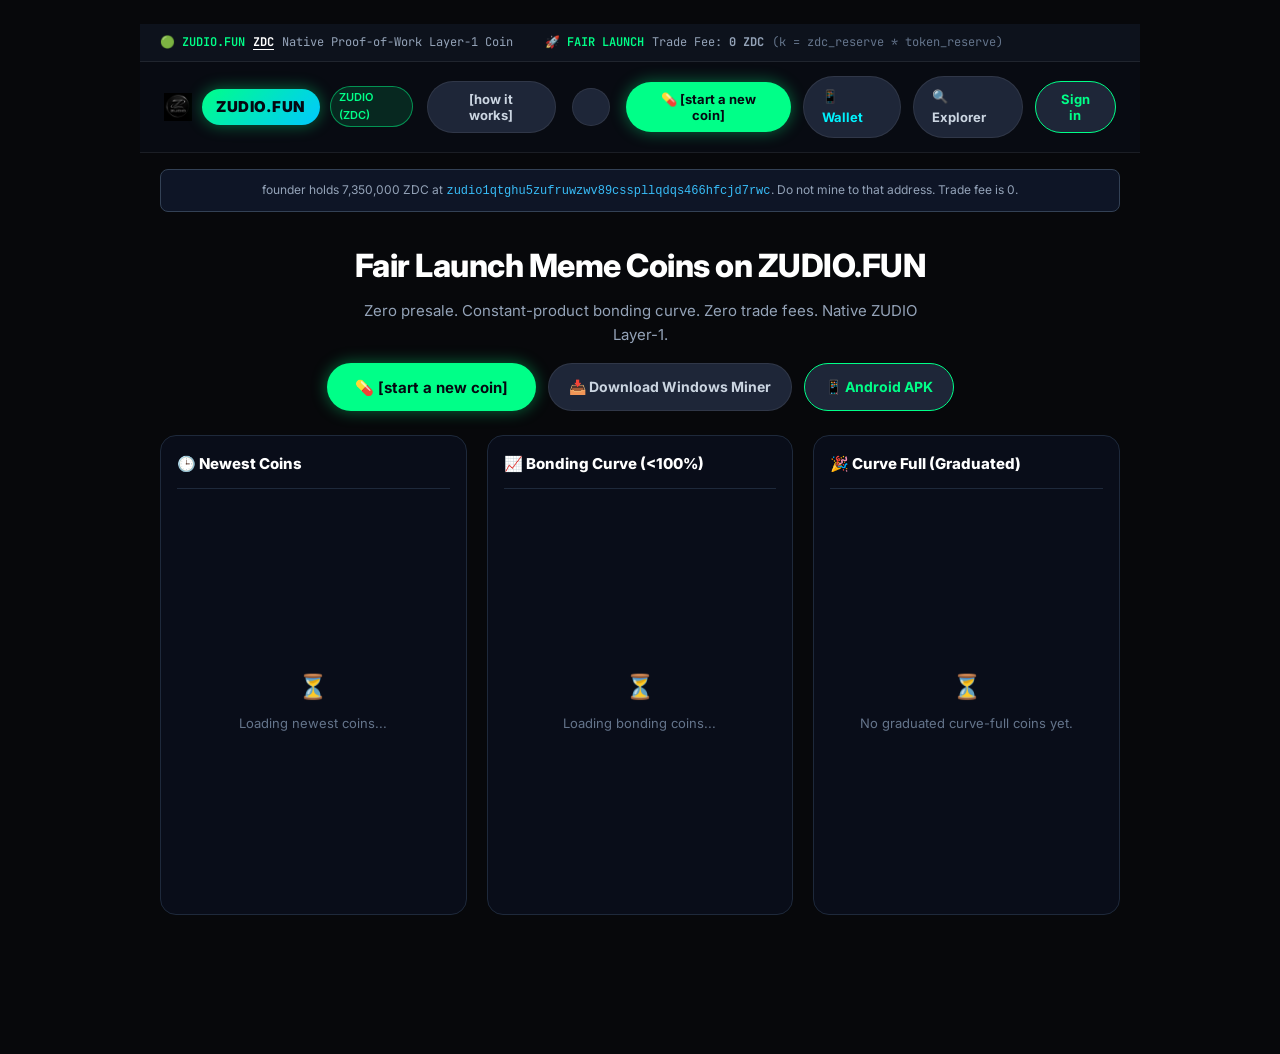
==== commit 6f1db387: "Build ZUDIO.FUN constant-product launchpad with real on-chain trades, zero fee, and verified signing" ====
--- a/zudio-miner/index.html
+++ b/zudio-miner/index.html
@@ -4,30 +4,27 @@
 <head>
   <meta charset="UTF-8" />
   <meta name="viewport" content="width=device-width, initial-scale=1.0" />
-  <title>ZUDIO.FUN · The Layer-1 Meme Coin Launchpad (Pump.fun on Zudio)</title>
-  <meta name="description" content="ZUDIO.FUN is a 100% fair launch meme coin launchpad on the Zudio Layer-1 blockchain with zero gas fees and instant bonding curve liquidity." />
+  <title>ZUDIO.FUN · The Layer-1 Meme Coin Launchpad</title>
+  <meta name="description" content="ZUDIO.FUN is a 100% fair launch meme coin launchpad on the Zudio Layer-1 blockchain with zero trade fees and instant bonding curve liquidity." />
   <link rel="icon" href="logo.png?v=2" />
   <link rel="manifest" href="manifest.json" />
   <link rel="stylesheet" href="style.css?v=15" />
-  <link rel="stylesheet" href="pump.css?v=2" />
+  <link rel="stylesheet" href="pump.css?v=3" />
 </head>
 
 <body>
-  <!-- 1. LIVE MARQUEE TICKER (PUMP.FUN STYLE) -->
+  <!-- 1. LIVE MARQUEE TICKER -->
   <div class="pump-ticker-bar">
     <div class="pump-ticker-track" id="pumpTickerTrack">
-      <!-- Injected dynamically via pump.js -->
       <div class="pump-ticker-item">
-        <span class="badge-buy">🟢 BUY</span>
-        <span class="tick-link">ZMEME</span>
-        <span>4,500 tokens for <b>25 ZDC</b></span>
-        <span style="color: #64748b;">(zudio1q5w...)</span>
+        <span class="badge-buy">🟢 ZUDIO.FUN</span>
+        <span class="tick-link">ZDC</span>
+        <span>Native Proof-of-Work Layer-1 Coin</span>
       </div>
       <div class="pump-ticker-item">
-        <span class="badge-buy">🟢 BUY</span>
-        <span class="tick-link">SUN</span>
-        <span>1,800 tokens for <b>12 ZDC</b></span>
-        <span style="color: #64748b;">(zudio1qfy...)</span>
+        <span class="badge-buy">🚀 FAIR LAUNCH</span>
+        <span>Trade Fee: <b>0 ZDC</b></span>
+        <span style="color: #64748b;">(k = zdc_reserve * token_reserve)</span>
       </div>
     </div>
   </div>
@@ -36,21 +33,21 @@
   <header class="pump-nav">
     <div style="display: flex; align-items: center; gap: 14px;">
       <a href="index.html" class="pump-logo-wrap">
-        <span class="pump-pill-logo">💊 ZUDIO.FUN</span>
-        <span class="pump-logo-tag">Layer-1</span>
+        <img src="logo.png" alt="ZUDIO" style="width: 28px; height: 28px;" />
+        <span class="pump-pill-logo">ZUDIO.FUN</span>
+        <span class="pump-logo-tag">ZUDIO (ZDC)</span>
       </a>
       <button type="button" class="btn-pump-pill btn-pump-subtle" onclick="window.openHowModal()">[how it works]</button>
     </div>
 
     <!-- Center: Search Filter Bar -->
     <div class="pump-nav-center">
-      <input type="text" id="pumpSearchInput" class="pump-search-input" placeholder="🔍 Search for token name, ticker, or creator..." />
+      <input type="text" id="pumpSearchInput" class="pump-search-input" placeholder="🔍 Search for token name or ticker..." />
     </div>
 
     <!-- Right Controls -->
     <div class="pump-nav-right">
       <button type="button" class="btn-pump-pill btn-pump-create" onclick="window.openCreateModal()">💊 [start a new coin]</button>
-      
       <a href="wallet.html" class="btn-pump-pill btn-pump-subtle" style="color: var(--cyan) !important;">📱 Wallet</a>
       <a href="explorer.html" class="btn-pump-pill btn-pump-subtle">🔍 Explorer</a>
 
@@ -58,267 +55,139 @@
       <div id="headerAuthArea" style="display: flex; align-items: center; gap: 8px;">
         <button type="button" id="headerSignInBtn" class="btn-pump-pill btn-pump-subtle" style="border-color: var(--pump-green); color: var(--pump-green);">Sign in</button>
         <div id="headerUserWrap" style="display: none; align-items: center; gap: 8px;">
-          <div class="pump-wallet-pill">
+          <a id="headerProfileLink" href="profile.html" class="pump-wallet-pill" style="text-decoration: none; color: inherit;">
             <span class="pump-status-dot"></span>
             <span id="headerUserAddress">zudio1...</span>
-          </div>
+          </a>
           <button type="button" id="headerSignOutBtn" class="btn-pump-pill btn-pump-subtle" style="padding: 6px 12px; font-size: 11px;">Out</button>
         </div>
       </div>
     </div>
   </header>
+
+  <!-- MANDATORY VISIBLE FOUNDER NOTICE -->
+  <div style="max-width: 1400px; margin: 16px auto 0; padding: 0 20px;">
+    <div class="founder-notice-banner">
+      founder holds 7,350,000 ZDC at <code>zudio1qtghu5zufruwzwv89csspllqdqs466hfcjd7rwc</code>. Do not mine to that address. Trade fee is 0.
+    </div>
+  </div>
 
   <!-- 3. MAIN CONTENT CONTAINER -->
   <main class="pump-hero-container">
     <!-- Hero Title -->
     <div class="pump-hero-header">
-      <h1 class="pump-hero-title">Fair Launch Meme Coins on Zudio Layer-1</h1>
-      <p class="pump-hero-desc">Zero presale. Zero team tokens. Instant bonding curve liquidity. Zero gas fees.</p>
-      <div style="display: flex; justify-content: center; gap: 12px;">
+      <h1 class="pump-hero-title">Fair Launch Meme Coins on ZUDIO.FUN</h1>
+      <p class="pump-hero-desc">Zero presale. Constant-product bonding curve. Zero trade fees. Native ZUDIO Layer-1.</p>
+      <div style="display: flex; justify-content: center; gap: 12px; flex-wrap: wrap;">
         <button type="button" class="btn-pump-pill btn-pump-create" style="padding: 12px 28px; font-size: 15px;" onclick="window.openCreateModal()">💊 [start a new coin]</button>
         <a href="downloads/ZUDIO-Windows-Release.zip" class="btn-pump-pill btn-pump-subtle" style="padding: 12px 20px; font-size: 14px;">📥 Download Windows Miner</a>
         <a href="ZudioCoin.apk" download="ZudioCoin.apk" class="btn-pump-pill btn-pump-subtle" style="padding: 12px 20px; font-size: 14px; border-color: var(--pump-green); color: var(--pump-green);">📱 Android APK</a>
       </div>
     </div>
 
-    <!-- 4. KING OF THE HILL SPOTLIGHT -->
-    <div id="pumpKothArea">
-      <!-- Injected dynamically via pump.js -->
-    </div>
-
-    <!-- 5. FILTER & SORT CONTROLS -->
-    <div class="pump-controls-bar">
-      <div class="pump-sort-group">
-        <span style="font-size: 11px; color: #64748b; font-weight: 700; padding-left: 8px;">SORT BY:</span>
-        <button type="button" class="pump-sort-btn active" data-sort="bump">🔥 Bump Order</button>
-        <button type="button" class="pump-sort-btn" data-sort="mcap">💰 Market Cap</button>
-        <button type="button" class="pump-sort-btn" data-sort="progress">📈 Bonding %</button>
-        <button type="button" class="pump-sort-btn" data-sort="creation">🕒 Creation Time</button>
-      </div>
-
-      <div style="font-size: 12px; color: #94a3b8; font-family: var(--font-mono);">
-        Total Ecosystem Cap: <b id="pumpHeaderTotalMcap" style="color: var(--pump-green);">$0.00</b>
-      </div>
-    </div>
-
-    <!-- 6. MEME COINS GRID -->
-    <div class="pump-coins-grid" id="pumpCoinsGrid">
-      <!-- Rendered dynamically via pump.js -->
+    <!-- 4. THREE REAL FEED COLUMNS (Requirement 8) -->
+    <div class="feed-three-columns">
+      <!-- Column 1: Newest Coins -->
+      <div class="feed-column">
+        <div class="feed-col-header">
+          <h2 class="feed-col-title">🕒 Newest Coins</h2>
+        </div>
+        <div class="feed-cards-wrap" id="feedNewestCol">
+          <div class="feed-empty-state"><span class="empty-icon">⏳</span><p>Loading newest coins...</p></div>
+        </div>
+      </div>
+
+      <!-- Column 2: Highest Confirmed Progress (<100%) -->
+      <div class="feed-column">
+        <div class="feed-col-header">
+          <h2 class="feed-col-title">📈 Bonding Curve (&lt;100%)</h2>
+        </div>
+        <div class="feed-cards-wrap" id="feedBondingCol">
+          <div class="feed-empty-state"><span class="empty-icon">⏳</span><p>Loading bonding coins...</p></div>
+        </div>
+      </div>
+
+      <!-- Column 3: Curve Full (100% Target Reached) -->
+      <div class="feed-column">
+        <div class="feed-col-header">
+          <h2 class="feed-col-title">🎉 Curve Full (Graduated)</h2>
+        </div>
+        <div class="feed-cards-wrap" id="feedCurveFullCol">
+          <div class="feed-empty-state"><span class="empty-icon">⏳</span><p>No graduated curve-full coins yet.</p></div>
+        </div>
+      </div>
     </div>
   </main>
 
   <!-- ===================================================================== -->
-  <!-- 7. INTERACTIVE TRADING MODAL (THE PUMP.FUN EXPERIENCE)                -->
-  <!-- ===================================================================== -->
-  <div class="pump-modal-overlay" id="pumpCoinModal">
-    <div class="pump-modal-content">
-      <!-- Modal Header -->
-      <div class="pump-modal-header">
-        <div style="display: flex; align-items: center; gap: 12px;">
-          <span style="font-size: 12px; font-weight: 700; color: var(--pump-green); background: var(--pump-green-dim); padding: 4px 10px; border-radius: 9999px;">ZUDIO BONDING CURVE</span>
-          <span id="modalCoinMcapUsd" style="font-family: var(--font-mono); font-size: 14px; font-weight: 800; color: #fff;">$0.00</span>
-          <span id="modalCoinMcapZdc" style="font-size: 12px; color: #94a3b8;">(0 ZDC)</span>
-        </div>
-        <button type="button" class="pump-modal-close" onclick="window.closeCoinModal()">✕</button>
-      </div>
-
-      <!-- Trade Layout -->
-      <div class="pump-trade-layout">
-        <!-- Left: Chart, Bonding Status, Discussions, Trades -->
-        <div class="pump-left-col">
-          <!-- Coin Header Info -->
-          <div class="pump-coin-hero-row">
-            <img src="logo.png" alt="Coin Avatar" id="modalCoinAvatar" class="pump-modal-avatar" />
-            <div>
-              <div style="display: flex; align-items: baseline; gap: 8px;">
-                <h2 id="modalCoinName" style="color: #fff; font-size: 24px; font-weight: 800;">Coin Name</h2>
-                <span id="modalCoinTick" style="color: var(--pump-green); font-family: var(--font-mono); font-size: 16px; font-weight: 700;">[TICK]</span>
-              </div>
-              <div style="font-size: 12px; color: #64748b;">
-                Created by: <span id="modalCoinCreator" style="color: #94a3b8; font-family: var(--font-mono);">zudio1...</span>
-              </div>
-              <div style="display: flex; gap: 8px; margin-top: 6px;">
-                <a href="#" target="_blank" id="modalCoinTelegram" class="btn-pump-pill btn-pump-subtle" style="padding: 3px 8px; font-size: 11px;">Telegram</a>
-                <a href="#" target="_blank" id="modalCoinTwitter" class="btn-pump-pill btn-pump-subtle" style="padding: 3px 8px; font-size: 11px;">Twitter</a>
-              </div>
-            </div>
-          </div>
-
-          <!-- Price Candlestick Chart -->
-          <div class="pump-chart-box">
-            <div class="pump-chart-header">
-              <span style="font-size: 13px; font-weight: 700; color: #fff;">Price Trajectory (ZDC)</span>
-              <span style="font-size: 11px; color: var(--pump-green); font-family: var(--font-mono);">LIVE BONDING CURVE</span>
-            </div>
-            <canvas id="pumpChartCanvas" class="pump-chart-canvas"></canvas>
-          </div>
-
-          <!-- Bonding Curve Progress Box -->
-          <div class="pump-bonding-box">
-            <div class="pump-bonding-title">
-              <span>Bonding Curve Progress</span>
-              <span id="modalCoinProgressPct" style="color: var(--pump-green); font-family: var(--font-mono);">0%</span>
-            </div>
-            <div class="pump-progress-bar">
-              <div class="pump-progress-fill" id="modalCoinProgressBar" style="width: 0%;"></div>
-            </div>
-            <div class="pump-bonding-desc">
-              When the market cap reaches <b>50,000 ZDC</b>, all remaining curve liquidity (<span id="modalCurveRemainingTokens">0</span> tokens) automatically graduates and gets permanently locked!
-            </div>
-          </div>
-
-          <!-- Top Holders List -->
-          <div style="background: #131926; border-radius: 14px; padding: 16px; margin-bottom: 20px; border: 1px solid var(--pump-border);">
-            <div style="font-size: 13px; font-weight: 700; color: #fff; margin-bottom: 8px;">Top Holders Distribution</div>
-            <div id="modalHoldersList">
-              <!-- Holders injected dynamically -->
-            </div>
-          </div>
-
-          <!-- Tabs: Threads & Trades -->
-          <div class="pump-details-tabs">
-            <button type="button" class="pump-detail-tab-btn active" id="tabTradesBtn" onclick="document.getElementById('modalTradesSection').style.display='block'; document.getElementById('modalCommentsSection').style.display='none'; this.classList.add('active'); document.getElementById('tabCommentsBtn').classList.remove('active');">Recent Trades</button>
-            <button type="button" class="pump-detail-tab-btn" id="tabCommentsBtn" onclick="document.getElementById('modalCommentsSection').style.display='block'; document.getElementById('modalTradesSection').style.display='none'; this.classList.add('active'); document.getElementById('tabTradesBtn').classList.remove('active');">Meme Thread</button>
-          </div>
-
-          <!-- Trades Table -->
-          <div id="modalTradesSection">
-            <table class="pump-table">
-              <thead>
-                <tr>
-                  <th>Trader</th>
-                  <th>Type</th>
-                  <th>ZDC</th>
-                  <th>Tokens</th>
-                  <th>Time</th>
-                </tr>
-              </thead>
-              <tbody id="modalTradesTableBody">
-                <!-- Trades injected dynamically -->
-              </tbody>
-            </table>
-          </div>
-
-          <!-- Comments Section -->
-          <div id="modalCommentsSection" style="display: none;">
-            <div style="display: flex; gap: 8px; margin-bottom: 16px;">
-              <input type="text" id="modalCommentInput" class="pump-search-input" placeholder="Drop a comment or meme about this coin..." />
-              <button type="button" class="btn-pump-pill btn-pump-create" onclick="window.postComment()">Post</button>
-            </div>
-            <div id="modalCommentsList">
-              <!-- Comments injected dynamically -->
-            </div>
-          </div>
-        </div>
-
-        <!-- Right: Instant Buy/Sell Swap Terminal -->
-        <div class="pump-right-col">
-          <div class="pump-swap-card">
-            <!-- Tabs: Buy / Sell -->
-            <div class="pump-swap-tabs">
-              <button type="button" class="pump-tab-btn buy active" id="tabBuyBtn" onclick="window.setTradeMode('buy')">Buy</button>
-              <button type="button" class="pump-tab-btn sell" id="tabSellBtn" onclick="window.setTradeMode('sell')">Sell</button>
-            </div>
-
-            <!-- Pay Input Field -->
-            <div class="pump-swap-field">
-              <div class="pump-swap-label">
-                <span>YOU PAY</span>
-                <span id="swapPayTokenLabel">Balance: Available</span>
-              </div>
-              <div class="pump-swap-input-row">
-                <input type="number" id="swapPayAmountInput" class="pump-swap-input" placeholder="0.00" step="any" oninput="window.onSwapInputChange()" />
-                <span class="pump-swap-token-badge" id="swapPayTokenBadge">ZDC</span>
-              </div>
-            </div>
-
-            <!-- Quick Amount Pills -->
-            <div class="pump-quick-amounts">
-              <button type="button" class="pump-quick-btn" onclick="window.setQuickAmount('reset')">reset</button>
-              <button type="button" class="pump-quick-btn" onclick="window.setQuickAmount('10')">10 ZDC</button>
-              <button type="button" class="pump-quick-btn" onclick="window.setQuickAmount('50')">50 ZDC</button>
-              <button type="button" class="pump-quick-btn" onclick="window.setQuickAmount('100')">100 ZDC</button>
-              <button type="button" class="pump-quick-btn" onclick="window.setQuickAmount('max')">max</button>
-            </div>
-
-            <!-- Estimated Receive Box -->
-            <div class="pump-swap-field" style="background: #111724;">
-              <div class="pump-swap-label">
-                <span>YOU RECEIVE (ESTIMATED)</span>
-                <span>Slippage: 1%</span>
-              </div>
-              <div class="pump-swap-input-row">
-                <span style="font-size: 20px; font-weight: 700; color: #fff; font-family: var(--font-mono);" id="swapEstimatedOutput">0.00</span>
-                <span class="pump-swap-token-badge" id="swapReceiveTokenBadge">TOKEN</span>
-              </div>
-            </div>
-
-            <!-- Platform Fee Note -->
-            <div class="pump-swap-estimate-box">
-              <div class="pump-estimate-row">
-                <span>Platform Fee:</span>
-                <span>1% (Secures L1 Liquidity)</span>
-              </div>
-              <div class="pump-estimate-row">
-                <span>Network Gas:</span>
-                <b style="color: var(--pump-green);">0 ZDC (Free)</b>
-              </div>
-            </div>
-
-            <!-- Submit Button -->
-            <button type="button" id="btnExecuteTrade" class="btn-pump-execute" onclick="window.executeTrade()">
-              Buy Token
-            </button>
-          </div>
-        </div>
-      </div>
-    </div>
-  </div>
-
-  <!-- ===================================================================== -->
-  <!-- 8. "START A NEW COIN" MODAL (PUMP.FUN LAUNCHPAD)                      -->
+  <!-- 5. "START A NEW COIN" MODAL (Create-coin stays in site.js)              -->
   <!-- ===================================================================== -->
   <div class="pump-modal-overlay" id="pumpCreateModal">
     <div class="pump-modal-content" style="max-width: 540px;">
       <div class="pump-modal-header">
-        <h3 style="color: #fff; font-size: 18px; font-weight: 800;">💊 Start a New Meme Coin</h3>
+        <h3 style="color: #fff; font-size: 18px; font-weight: 800;">💊 Launch Coin on ZUDIO.FUN</h3>
         <button type="button" class="pump-modal-close" onclick="window.closeCreateModal()">✕</button>
       </div>
 
-      <form onsubmit="window.submitNewCoin(event)" style="padding: 24px;">
-        <div style="margin-bottom: 16px;">
-          <label style="display: block; font-size: 12px; font-weight: 700; color: #94a3b8; margin-bottom: 6px;">COIN NAME *</label>
+      <form id="createCoinModalForm" style="padding: 24px;">
+        <div style="margin-bottom: 14px;">
+          <label style="display: block; font-size: 12px; font-weight: 700; color: #94a3b8; margin-bottom: 4px;">COIN NAME *</label>
           <input type="text" id="createCoinName" class="pump-search-input" placeholder="e.g. Pepe Zudio" required />
         </div>
 
-        <div style="margin-bottom: 16px;">
-          <label style="display: block; font-size: 12px; font-weight: 700; color: #94a3b8; margin-bottom: 6px;">TICKER SYMBOL * (Max 8 letters)</label>
+        <div style="margin-bottom: 14px;">
+          <label style="display: block; font-size: 12px; font-weight: 700; color: #94a3b8; margin-bottom: 4px;">TICKER SYMBOL * (Max 8 letters, no ZDC)</label>
           <input type="text" id="createCoinTick" class="pump-search-input" placeholder="e.g. PEPE" maxlength="8" required style="text-transform: uppercase;" />
         </div>
 
-        <div style="margin-bottom: 16px;">
-          <label style="display: block; font-size: 12px; font-weight: 700; color: #94a3b8; margin-bottom: 6px;">DESCRIPTION</label>
-          <textarea id="createCoinDesc" class="pump-search-input" rows="3" placeholder="Tell the world why your meme coin will pump..." style="border-radius: 12px; resize: vertical;"></textarea>
-        </div>
-
-        <div style="margin-bottom: 20px;">
-          <label style="display: block; font-size: 12px; font-weight: 700; color: #94a3b8; margin-bottom: 6px;">INITIAL BUY (OPTIONAL ZDC)</label>
-          <input type="number" id="createCoinInitialBuy" class="pump-search-input" placeholder="e.g. 20 (Be the first buyer on the curve!)" step="any" />
-        </div>
-
-        <div style="background: #111724; border-radius: 10px; padding: 12px; font-size: 12px; color: #94a3b8; margin-bottom: 20px;">
-          💡 <b>Fair Launch Guarantee:</b> Total supply is fixed at 1,000,000 tokens. 80% goes directly to the public bonding curve with zero presale. Deployment cost is <b>0 ZDC</b>!
-        </div>
-
-        <button type="submit" id="btnSubmitNewCoin" class="btn-pump-execute">
-          💊 Create Coin (0 Gas)
+        <div style="margin-bottom: 14px;">
+          <label style="display: block; font-size: 12px; font-weight: 700; color: #94a3b8; margin-bottom: 4px;">TOTAL SUPPLY *</label>
+          <input type="number" id="createCoinMax" class="pump-search-input" value="1000000" min="1" required />
+        </div>
+
+        <div style="margin-bottom: 14px;">
+          <label style="display: block; font-size: 12px; font-weight: 700; color: #94a3b8; margin-bottom: 4px;">LOGO IMAGE (Optional)</label>
+          <input type="file" id="createCoinImage" class="pump-search-input" accept="image/png,image/jpeg,image/gif,image/webp" style="padding: 8px;" />
+        </div>
+
+        <div style="margin-bottom: 14px;">
+          <label style="display: block; font-size: 12px; font-weight: 700; color: #94a3b8; margin-bottom: 4px;">DESCRIPTION</label>
+          <textarea id="createCoinDesc" class="pump-search-input" rows="2" placeholder="Tell the world why your meme coin will pump..." style="border-radius: 10px; resize: vertical;"></textarea>
+        </div>
+
+        <div style="display: grid; grid-template-columns: 1fr 1fr; gap: 10px; margin-bottom: 14px;">
+          <div>
+            <label style="display: block; font-size: 11px; font-weight: 700; color: #64748b; margin-bottom: 4px;">WEBSITE (Optional)</label>
+            <input type="url" id="createCoinWebsite" class="pump-search-input" placeholder="https://..." />
+          </div>
+          <div>
+            <label style="display: block; font-size: 11px; font-weight: 700; color: #64748b; margin-bottom: 4px;">X / TWITTER (Optional)</label>
+            <input type="url" id="createCoinTwitter" class="pump-search-input" placeholder="https://x.com/..." />
+          </div>
+        </div>
+
+        <div style="display: grid; grid-template-columns: 1fr 1fr; gap: 10px; margin-bottom: 18px;">
+          <div>
+            <label style="display: block; font-size: 11px; font-weight: 700; color: #64748b; margin-bottom: 4px;">TELEGRAM (Optional)</label>
+            <input type="url" id="createCoinTelegram" class="pump-search-input" placeholder="https://t.me/..." />
+          </div>
+          <div>
+            <label style="display: block; font-size: 11px; font-weight: 700; color: #64748b; margin-bottom: 4px;">LIVE STREAM URL (Optional)</label>
+            <input type="url" id="createCoinLiveUrl" class="pump-search-input" placeholder="https://..." />
+          </div>
+        </div>
+
+        <div id="modalDeployNote" class="trade-note" style="margin-bottom: 14px;"></div>
+
+        <button type="submit" id="btnSubmitModalDeploy" class="btn-pump-execute">
+          Create on ZUDIO.FUN
         </button>
       </form>
     </div>
   </div>
 
   <!-- ===================================================================== -->
-  <!-- 9. "HOW IT WORKS" MODAL                                               -->
+  <!-- 6. "HOW IT WORKS" MODAL                                               -->
   <!-- ===================================================================== -->
   <div class="pump-modal-overlay" id="pumpHowModal">
     <div class="pump-modal-content" style="max-width: 600px;">
@@ -332,22 +201,22 @@
 
         <div style="display: flex; gap: 14px; margin-bottom: 16px; align-items: flex-start;">
           <div style="background: var(--pump-green); color: #050811; font-weight: 900; width: 28px; height: 28px; border-radius: 50%; display: flex; align-items: center; justify-content: center; flex-shrink: 0;">1</div>
-          <div><b>Pick a coin:</b> Browse trending meme coins on the King of the Hill and the live feed.</div>
+          <div><b>Pick a coin:</b> Browse trending meme coins in the Newest, Bonding, and Curve-Full columns.</div>
         </div>
 
         <div style="display: flex; gap: 14px; margin-bottom: 16px; align-items: flex-start;">
           <div style="background: var(--pump-green); color: #050811; font-weight: 900; width: 28px; height: 28px; border-radius: 50%; display: flex; align-items: center; justify-content: center; flex-shrink: 0;">2</div>
-          <div><b>Buy on the bonding curve:</b> Every purchase increases the price along the mathematical curve.</div>
+          <div><b>Buy on the bonding curve:</b> Every purchase adds confirmed ZDC to the curve and increases spot price according to <code>k = zdc_reserve * token_reserve</code>.</div>
         </div>
 
         <div style="display: flex; gap: 14px; margin-bottom: 16px; align-items: flex-start;">
           <div style="background: var(--pump-green); color: #050811; font-weight: 900; width: 28px; height: 28px; border-radius: 50%; display: flex; align-items: center; justify-content: center; flex-shrink: 0;">3</div>
-          <div><b>Sell anytime:</b> Sell your tokens back to the curve whenever you want to lock in profits.</div>
+          <div><b>Sell anytime:</b> Sell your tokens back to the curve whenever you want with <b>0 trade fee</b>.</div>
         </div>
 
         <div style="display: flex; gap: 14px; margin-bottom: 20px; align-items: flex-start;">
           <div style="background: var(--pump-green); color: #050811; font-weight: 900; width: 28px; height: 28px; border-radius: 50%; display: flex; align-items: center; justify-content: center; flex-shrink: 0;">4</div>
-          <div><b>Graduate at 50,000 ZDC:</b> When the bonding curve reaches 100%, remaining tokens and collected liquidity are permanently locked!</div>
+          <div><b>Graduate at 50,000 ZDC:</b> When confirmed ZDC reaches 50,000 ZDC, the coin graduates and displays <b>"CURVE FULL"</b>!</div>
         </div>
 
         <button type="button" class="btn-pump-pill btn-pump-create" style="width: 100%; justify-content: center; padding: 12px;" onclick="window.closeHowModal()">
@@ -357,8 +226,27 @@
     </div>
   </div>
 
-  <!-- AUTH SCRIPTS & PUMP SCRIPT -->
-  <script type="module" src="pump.js?v=2"></script>
+  <!-- SCRIPTS -->
+  <script type="module" src="feed.js"></script>
+  <script type="module" src="site.js"></script>
+  <script>
+    window.openCreateModal = function() {
+      const m = document.getElementById("pumpCreateModal");
+      if (m) m.classList.add("open");
+    };
+    window.closeCreateModal = function() {
+      const m = document.getElementById("pumpCreateModal");
+      if (m) m.classList.remove("open");
+    };
+    window.openHowModal = function() {
+      const m = document.getElementById("pumpHowModal");
+      if (m) m.classList.add("open");
+    };
+    window.closeHowModal = function() {
+      const m = document.getElementById("pumpHowModal");
+      if (m) m.classList.remove("open");
+    };
+  </script>
 </body>
 
 </html>
--- a/zudio-miner/pump.css
+++ b/zudio-miner/pump.css
@@ -820,3 +820,203 @@
   font-size: 13px;
   color: #cbd5e1;
 }
+
+/* ==========================================================================
+   ZUDIO.FUN 3-COLUMN FEED SYSTEM (Newest, Bonding, Curve-Full)
+   ========================================================================== */
+.feed-three-columns {
+  display: grid;
+  grid-template-columns: repeat(3, 1fr);
+  gap: 20px;
+  margin-bottom: 60px;
+}
+@media (max-width: 1024px) {
+  .feed-three-columns {
+    grid-template-columns: 1fr;
+  }
+}
+.feed-column {
+  background: rgba(11, 17, 32, 0.7);
+  border: 1px solid #1e293b;
+  border-radius: 16px;
+  padding: 16px;
+  display: flex;
+  flex-direction: column;
+  min-height: 480px;
+}
+.feed-col-header {
+  display: flex;
+  align-items: center;
+  justify-content: space-between;
+  padding-bottom: 12px;
+  margin-bottom: 14px;
+  border-bottom: 1px solid #1e293b;
+}
+.feed-col-title {
+  font-size: 15px;
+  font-weight: 800;
+  color: #fff;
+  display: flex;
+  align-items: center;
+  gap: 8px;
+  margin: 0;
+}
+.feed-cards-wrap {
+  display: flex;
+  flex-direction: column;
+  gap: 12px;
+  flex: 1;
+}
+.pump-feed-card {
+  display: flex;
+  gap: 14px;
+  background: #0f172a;
+  border: 1px solid #1e293b;
+  border-radius: 12px;
+  padding: 12px;
+  text-decoration: none;
+  color: inherit;
+  transition: all 0.2s ease;
+  position: relative;
+  overflow: hidden;
+}
+.pump-feed-card:hover {
+  transform: translateY(-2px);
+  border-color: #38bdf8;
+  background: #131d35;
+  box-shadow: 0 4px 16px rgba(0, 0, 0, 0.4);
+}
+.pump-feed-card.card-graduated {
+  border-color: rgba(16, 185, 129, 0.5);
+  background: rgba(16, 185, 129, 0.04);
+}
+.card-thumb-wrap {
+  position: relative;
+  width: 58px;
+  height: 58px;
+  flex-shrink: 0;
+}
+.card-thumb {
+  width: 58px;
+  height: 58px;
+  border-radius: 10px;
+  object-fit: cover;
+  background: #1e293b;
+}
+.curve-full-badge {
+  position: absolute;
+  bottom: -4px;
+  left: 50%;
+  transform: translateX(-50%);
+  background: #10b981;
+  color: #04101e;
+  font-size: 8px;
+  font-weight: 900;
+  text-transform: uppercase;
+  padding: 2px 4px;
+  border-radius: 4px;
+  white-space: nowrap;
+}
+.card-details {
+  flex: 1;
+  min-width: 0;
+  display: flex;
+  flex-direction: column;
+  justify-content: space-between;
+}
+.card-header-row {
+  display: flex;
+  align-items: center;
+  justify-content: space-between;
+  gap: 8px;
+  margin-bottom: 4px;
+}
+.card-name {
+  font-size: 14px;
+  font-weight: 800;
+  color: #fff;
+  white-space: nowrap;
+  overflow: hidden;
+  text-overflow: ellipsis;
+}
+.card-ticker {
+  font-size: 11px;
+  font-weight: 800;
+  font-family: var(--font-mono);
+  color: #38bdf8;
+  background: rgba(56, 189, 248, 0.1);
+  padding: 2px 6px;
+  border-radius: 4px;
+  border: 1px solid rgba(56, 189, 248, 0.2);
+}
+.card-price-row {
+  font-size: 11px;
+  color: #94a3b8;
+  margin-bottom: 6px;
+}
+.highlight-mono {
+  font-family: var(--font-mono);
+  color: #38bdf8;
+}
+.card-progress-section {
+  display: flex;
+  flex-direction: column;
+  gap: 3px;
+}
+.card-progress-labels {
+  display: flex;
+  justify-content: space-between;
+  font-size: 10px;
+  color: #64748b;
+  font-weight: 700;
+}
+.progress-pct-text {
+  color: #10b981;
+}
+.progress-pct-text.full-text {
+  color: #38bdf8;
+}
+.card-progress-track {
+  height: 6px;
+  background: #1e293b;
+  border-radius: 3px;
+  overflow: hidden;
+}
+.card-progress-fill {
+  height: 100%;
+  background: #10b981;
+  transition: width 0.3s;
+}
+.card-progress-fill.fill-full {
+  background: linear-gradient(90deg, #10b981, #38bdf8);
+}
+.feed-empty-state {
+  display: flex;
+  flex-direction: column;
+  align-items: center;
+  justify-content: center;
+  flex: 1;
+  min-height: 180px;
+  color: #64748b;
+  text-align: center;
+  font-size: 13px;
+}
+.empty-icon {
+  font-size: 24px;
+  margin-bottom: 6px;
+}
+.founder-notice-banner {
+  background: rgba(15, 23, 42, 0.9);
+  border: 1px solid #334155;
+  padding: 10px 16px;
+  font-size: 12px;
+  color: #94a3b8;
+  text-align: center;
+  border-radius: 8px;
+  margin-bottom: 20px;
+}
+.founder-notice-banner code {
+  color: #38bdf8;
+  font-family: monospace;
+}
+
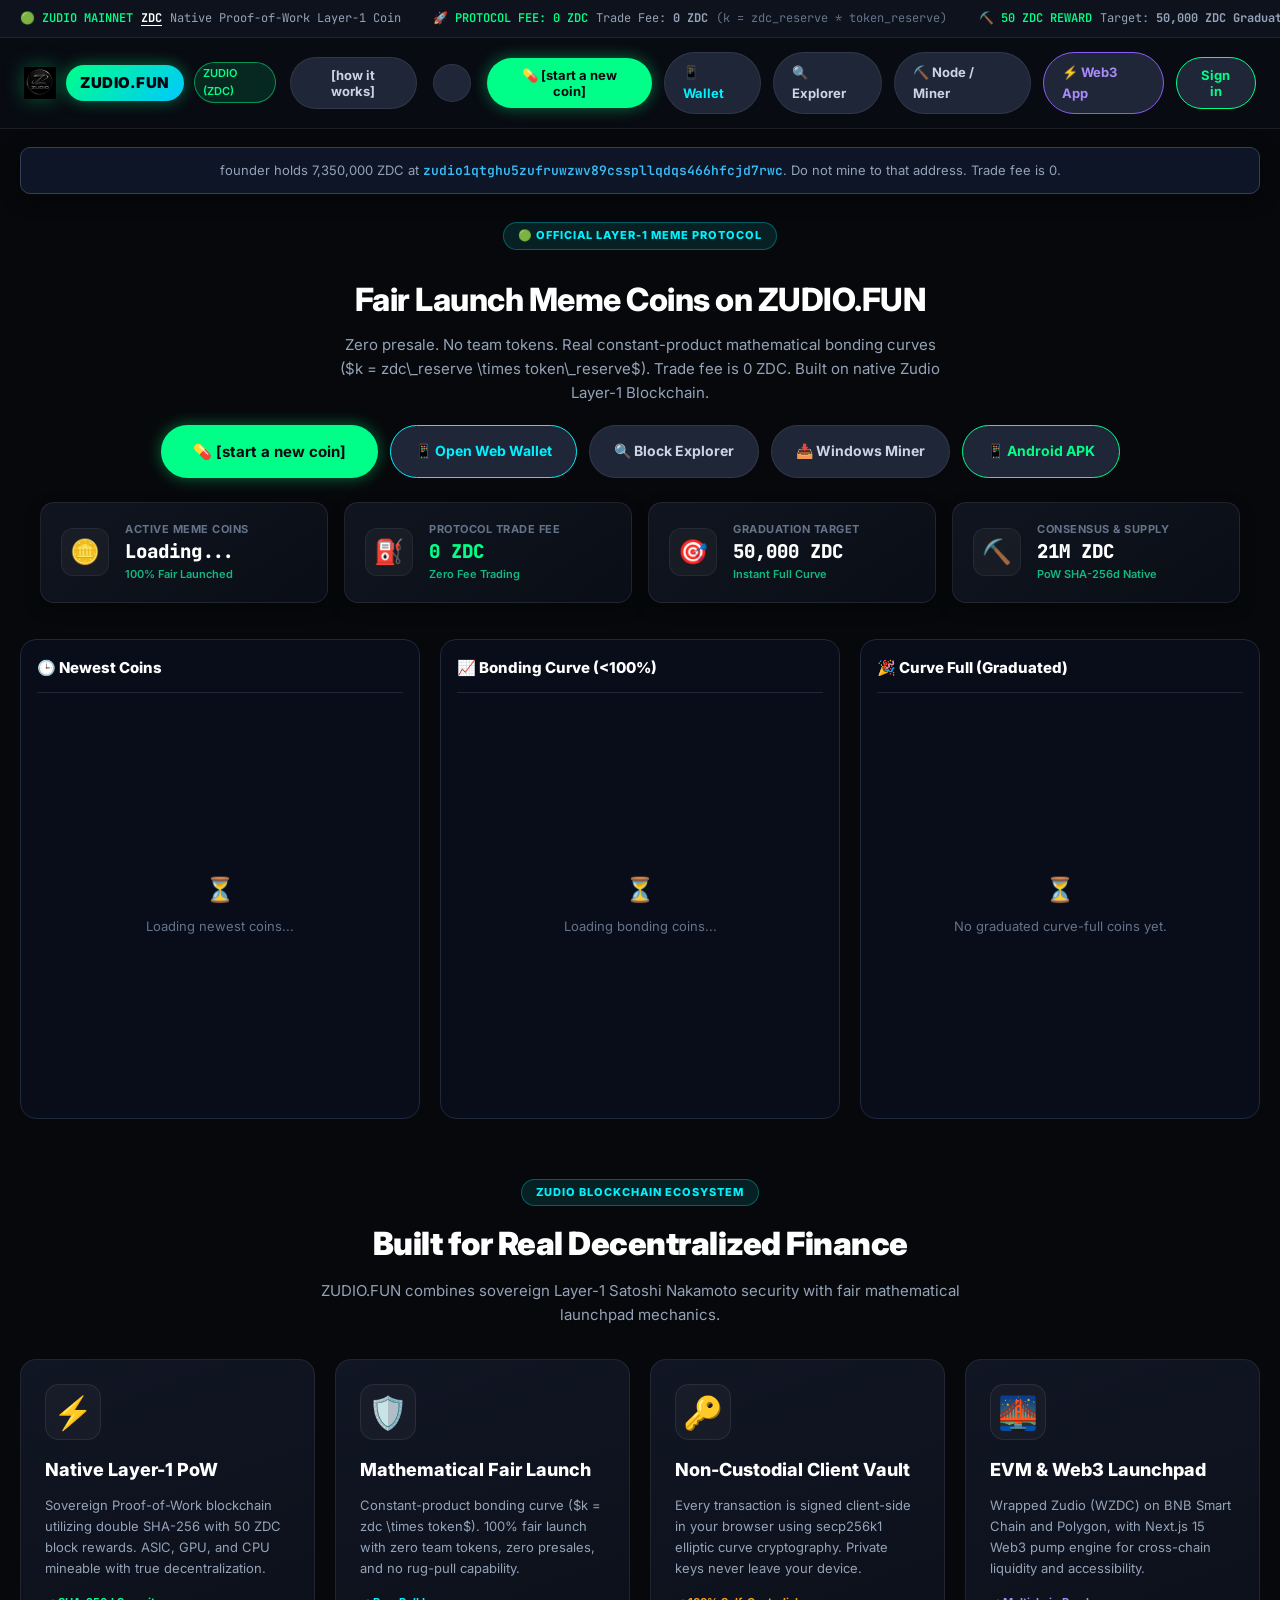
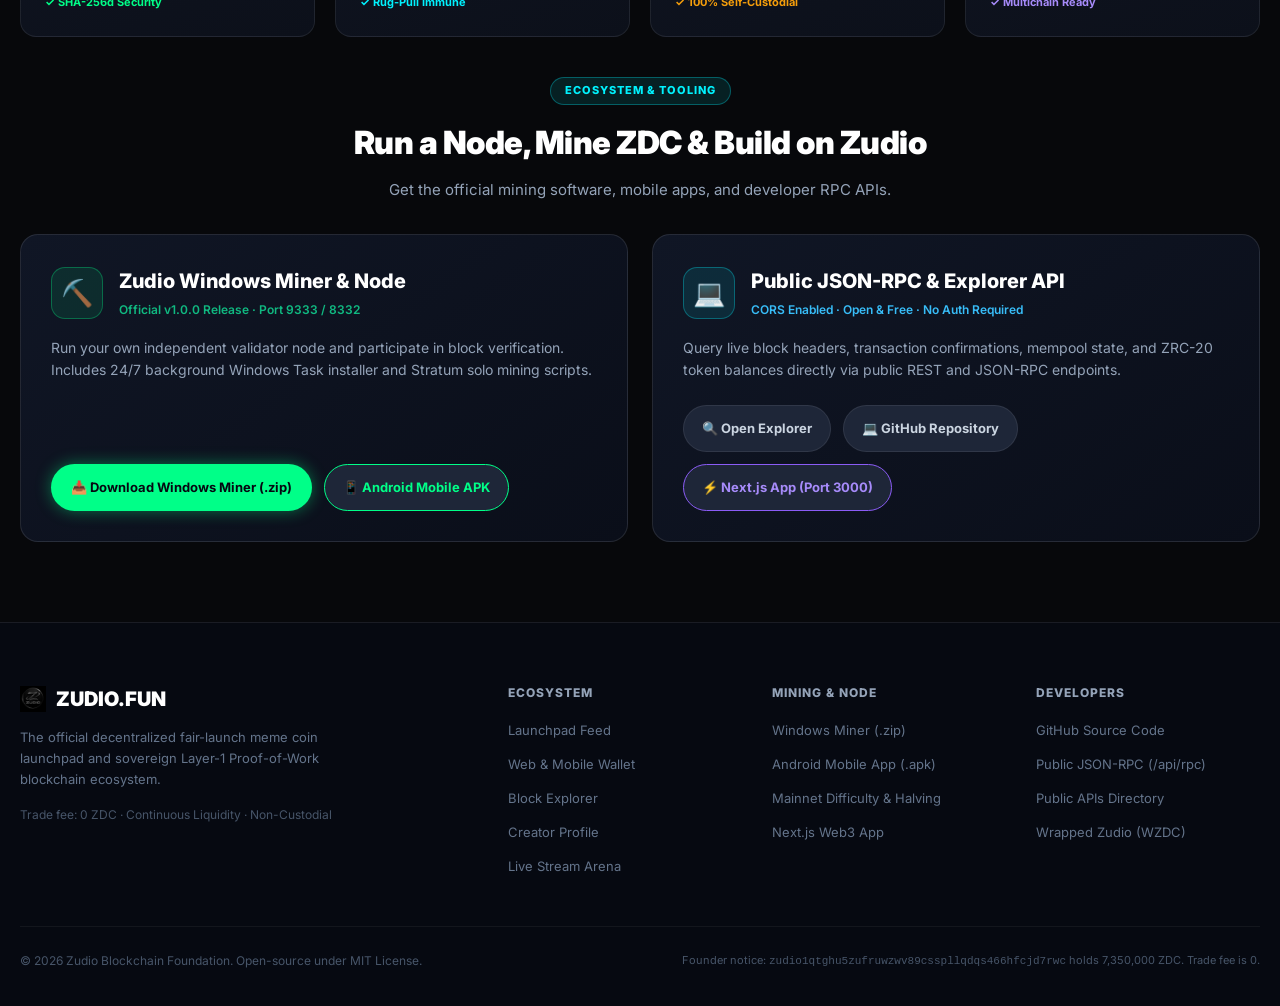
==== commit b9a8d756: "Elevate ZUDIO.FUN to official portal with ecosystem pillars, protocol stats, and downloads hub" ====
--- a/zudio-miner/index.html
+++ b/zudio-miner/index.html
@@ -4,36 +4,48 @@
 <head>
   <meta charset="UTF-8" />
   <meta name="viewport" content="width=device-width, initial-scale=1.0" />
-  <title>ZUDIO.FUN · The Layer-1 Meme Coin Launchpad</title>
-  <meta name="description" content="ZUDIO.FUN is a 100% fair launch meme coin launchpad on the Zudio Layer-1 blockchain with zero trade fees and instant bonding curve liquidity." />
+  <title>ZUDIO.FUN · Official Layer-1 Meme Coin Launchpad & Blockchain</title>
+  <meta name="description" content="Official fair-launch meme coin launchpad and ecosystem for Zudio Layer-1 blockchain with zero trade fees, instant bonding curves, and non-custodial wallets." />
   <link rel="icon" href="logo.png?v=2" />
   <link rel="manifest" href="manifest.json" />
-  <link rel="stylesheet" href="style.css?v=15" />
-  <link rel="stylesheet" href="pump.css?v=3" />
+  <link rel="preconnect" href="https://fonts.googleapis.com" />
+  <link rel="preconnect" href="https://fonts.gstatic.com" crossorigin />
+  <link href="https://fonts.googleapis.com/css2?family=Plus+Jakarta+Sans:wght@400;500;600;700;800;900&family=JetBrains+Mono:wght@400;500;600;700&display=swap" rel="stylesheet" />
+  <link rel="stylesheet" href="style.css?v=16" />
+  <link rel="stylesheet" href="pump.css?v=4" />
 </head>
 
 <body>
-  <!-- 1. LIVE MARQUEE TICKER -->
+  <!-- 1. LIVE MARQUEE TICKER BAR -->
   <div class="pump-ticker-bar">
     <div class="pump-ticker-track" id="pumpTickerTrack">
       <div class="pump-ticker-item">
-        <span class="badge-buy">🟢 ZUDIO.FUN</span>
+        <span class="badge-buy">🟢 ZUDIO MAINNET</span>
         <span class="tick-link">ZDC</span>
         <span>Native Proof-of-Work Layer-1 Coin</span>
       </div>
       <div class="pump-ticker-item">
-        <span class="badge-buy">🚀 FAIR LAUNCH</span>
+        <span class="badge-buy">🚀 PROTOCOL FEE: 0 ZDC</span>
         <span>Trade Fee: <b>0 ZDC</b></span>
         <span style="color: #64748b;">(k = zdc_reserve * token_reserve)</span>
       </div>
+      <div class="pump-ticker-item">
+        <span class="badge-buy">⛏️ 50 ZDC REWARD</span>
+        <span>Target: <b>50,000 ZDC Graduation</b></span>
+        <span>Max Supply: <b>21,000,000 ZDC</b></span>
+      </div>
+      <div class="pump-ticker-item">
+        <span class="badge-buy">🛡️ NON-CUSTODIAL</span>
+        <span>Client-Side secp256k1 Signing Only</span>
+      </div>
     </div>
   </div>
 
-  <!-- 2. TOP NAVIGATION -->
+  <!-- 2. OFFICIAL TOP NAVIGATION -->
   <header class="pump-nav">
     <div style="display: flex; align-items: center; gap: 14px;">
       <a href="index.html" class="pump-logo-wrap">
-        <img src="logo.png" alt="ZUDIO" style="width: 28px; height: 28px;" />
+        <img src="logo.png" alt="ZUDIO" style="width: 32px; height: 32px; filter: drop-shadow(0 0 10px rgba(0,255,136,0.3));" />
         <span class="pump-pill-logo">ZUDIO.FUN</span>
         <span class="pump-logo-tag">ZUDIO (ZDC)</span>
       </a>
@@ -42,14 +54,16 @@
 
     <!-- Center: Search Filter Bar -->
     <div class="pump-nav-center">
-      <input type="text" id="pumpSearchInput" class="pump-search-input" placeholder="🔍 Search for token name or ticker..." />
-    </div>
-
-    <!-- Right Controls -->
+      <input type="text" id="pumpSearchInput" class="pump-search-input" placeholder="🔍 Search for meme coin name or ticker..." />
+    </div>
+
+    <!-- Right Controls & Navigation Links -->
     <div class="pump-nav-right">
       <button type="button" class="btn-pump-pill btn-pump-create" onclick="window.openCreateModal()">💊 [start a new coin]</button>
       <a href="wallet.html" class="btn-pump-pill btn-pump-subtle" style="color: var(--cyan) !important;">📱 Wallet</a>
       <a href="explorer.html" class="btn-pump-pill btn-pump-subtle">🔍 Explorer</a>
+      <a href="#downloads" class="btn-pump-pill btn-pump-subtle">⛏️ Node / Miner</a>
+      <a href="http://localhost:3000" target="_blank" class="btn-pump-pill btn-pump-subtle" style="border-color: #8b5cf6; color: #a78bfa !important;" title="Open Next.js EVM Meme App">⚡ Web3 App</a>
 
       <!-- Wallet Auth Area -->
       <div id="headerAuthArea" style="display: flex; align-items: center; gap: 8px;">
@@ -66,26 +80,70 @@
   </header>
 
   <!-- MANDATORY VISIBLE FOUNDER NOTICE -->
-  <div style="max-width: 1400px; margin: 16px auto 0; padding: 0 20px;">
+  <div style="max-width: 1400px; margin: 18px auto 0; padding: 0 20px;">
     <div class="founder-notice-banner">
       founder holds 7,350,000 ZDC at <code>zudio1qtghu5zufruwzwv89csspllqdqs466hfcjd7rwc</code>. Do not mine to that address. Trade fee is 0.
     </div>
   </div>
 
-  <!-- 3. MAIN CONTENT CONTAINER -->
+  <!-- 3. MAIN HERO HEADER -->
   <main class="pump-hero-container">
-    <!-- Hero Title -->
     <div class="pump-hero-header">
+      <div style="margin-bottom: 12px;">
+        <span class="section-badge">🟢 Official Layer-1 Meme Protocol</span>
+      </div>
       <h1 class="pump-hero-title">Fair Launch Meme Coins on ZUDIO.FUN</h1>
-      <p class="pump-hero-desc">Zero presale. Constant-product bonding curve. Zero trade fees. Native ZUDIO Layer-1.</p>
-      <div style="display: flex; justify-content: center; gap: 12px; flex-wrap: wrap;">
-        <button type="button" class="btn-pump-pill btn-pump-create" style="padding: 12px 28px; font-size: 15px;" onclick="window.openCreateModal()">💊 [start a new coin]</button>
-        <a href="downloads/ZUDIO-Windows-Release.zip" class="btn-pump-pill btn-pump-subtle" style="padding: 12px 20px; font-size: 14px;">📥 Download Windows Miner</a>
-        <a href="ZudioCoin.apk" download="ZudioCoin.apk" class="btn-pump-pill btn-pump-subtle" style="padding: 12px 20px; font-size: 14px; border-color: var(--pump-green); color: var(--pump-green);">📱 Android APK</a>
-      </div>
-    </div>
-
-    <!-- 4. THREE REAL FEED COLUMNS (Requirement 8) -->
+      <p class="pump-hero-desc">Zero presale. No team tokens. Real constant-product mathematical bonding curves ($k = zdc\_reserve \times token\_reserve$). Trade fee is 0 ZDC. Built on native Zudio Layer-1 Blockchain.</p>
+      
+      <div style="display: flex; justify-content: center; gap: 12px; flex-wrap: wrap; margin-top: 20px;">
+        <button type="button" class="btn-pump-pill btn-pump-create" style="padding: 14px 32px; font-size: 15px;" onclick="window.openCreateModal()">💊 [start a new coin]</button>
+        <a href="wallet.html" class="btn-pump-pill btn-pump-subtle" style="padding: 14px 24px; font-size: 14px; border-color: var(--cyan); color: var(--cyan) !important;">📱 Open Web Wallet</a>
+        <a href="explorer.html" class="btn-pump-pill btn-pump-subtle" style="padding: 14px 24px; font-size: 14px;">🔍 Block Explorer</a>
+        <a href="downloads/ZUDIO-Windows-Release.zip" class="btn-pump-pill btn-pump-subtle" style="padding: 14px 24px; font-size: 14px;">📥 Windows Miner</a>
+        <a href="ZudioCoin.apk" download="ZudioCoin.apk" class="btn-pump-pill btn-pump-subtle" style="padding: 14px 24px; font-size: 14px; border-color: var(--pump-green); color: var(--pump-green);">📱 Android APK</a>
+      </div>
+    </div>
+
+    <!-- 4. PROTOCOL STATS RIBBON -->
+    <div class="protocol-stats-ribbon">
+      <div class="proto-stat-card">
+        <div class="proto-stat-icon" style="color: #00ff88;">🪙</div>
+        <div class="proto-stat-info">
+          <span class="proto-stat-label">Active Meme Coins</span>
+          <span class="proto-stat-val" id="statCoinsCount">Loading...</span>
+          <span class="proto-stat-sub">100% Fair Launched</span>
+        </div>
+      </div>
+
+      <div class="proto-stat-card">
+        <div class="proto-stat-icon" style="color: #00f2fe;">⛽</div>
+        <div class="proto-stat-info">
+          <span class="proto-stat-label">Protocol Trade Fee</span>
+          <span class="proto-stat-val" style="color: #00ff88;">0 ZDC</span>
+          <span class="proto-stat-sub">Zero Fee Trading</span>
+        </div>
+      </div>
+
+      <div class="proto-stat-card">
+        <div class="proto-stat-icon" style="color: #f59e0b;">🎯</div>
+        <div class="proto-stat-info">
+          <span class="proto-stat-label">Graduation Target</span>
+          <span class="proto-stat-val">50,000 ZDC</span>
+          <span class="proto-stat-sub">Instant Full Curve</span>
+        </div>
+      </div>
+
+      <div class="proto-stat-card">
+        <div class="proto-stat-icon" style="color: #a78bfa;">⛏️</div>
+        <div class="proto-stat-info">
+          <span class="proto-stat-label">Consensus & Supply</span>
+          <span class="proto-stat-val">21M ZDC</span>
+          <span class="proto-stat-sub">PoW SHA-256d Native</span>
+        </div>
+      </div>
+    </div>
+
+    <!-- 5. THREE REAL FEED COLUMNS (Requirement 8) -->
     <div class="feed-three-columns">
       <!-- Column 1: Newest Coins -->
       <div class="feed-column">
@@ -120,7 +178,102 @@
   </main>
 
   <!-- ===================================================================== -->
-  <!-- 5. "START A NEW COIN" MODAL (Create-coin stays in site.js)              -->
+  <!-- 6. OFFICIAL ECOSYSTEM ARCHITECTURE PILLARS                             -->
+  <!-- ===================================================================== -->
+  <section class="ecosystem-section">
+    <div class="section-header-wrap">
+      <span class="section-badge">Zudio Blockchain Ecosystem</span>
+      <h2 class="section-title">Built for Real Decentralized Finance</h2>
+      <p class="section-subtitle">ZUDIO.FUN combines sovereign Layer-1 Satoshi Nakamoto security with fair mathematical launchpad mechanics.</p>
+    </div>
+
+    <div class="ecosystem-grid">
+      <!-- Pillar 1 -->
+      <div class="eco-card" style="--card-accent: #00ff88;">
+        <div class="eco-card-icon">⚡</div>
+        <h3 class="eco-card-title">Native Layer-1 PoW</h3>
+        <p class="eco-card-desc">Sovereign Proof-of-Work blockchain utilizing double SHA-256 with 50 ZDC block rewards. ASIC, GPU, and CPU mineable with true decentralization.</p>
+        <span class="eco-card-tag">✓ SHA-256d Security</span>
+      </div>
+
+      <!-- Pillar 2 -->
+      <div class="eco-card" style="--card-accent: #00f2fe;">
+        <div class="eco-card-icon">🛡️</div>
+        <h3 class="eco-card-title">Mathematical Fair Launch</h3>
+        <p class="eco-card-desc">Constant-product bonding curve ($k = zdc \times token$). 100% fair launch with zero team tokens, zero presales, and no rug-pull capability.</p>
+        <span class="eco-card-tag">✓ Rug-Pull Immune</span>
+      </div>
+
+      <!-- Pillar 3 -->
+      <div class="eco-card" style="--card-accent: #f59e0b;">
+        <div class="eco-card-icon">🔑</div>
+        <h3 class="eco-card-title">Non-Custodial Client Vault</h3>
+        <p class="eco-card-desc">Every transaction is signed client-side in your browser using secp256k1 elliptic curve cryptography. Private keys never leave your device.</p>
+        <span class="eco-card-tag">✓ 100% Self-Custodial</span>
+      </div>
+
+      <!-- Pillar 4 -->
+      <div class="eco-card" style="--card-accent: #a78bfa;">
+        <div class="eco-card-icon">🌉</div>
+        <h3 class="eco-card-title">EVM & Web3 Launchpad</h3>
+        <p class="eco-card-desc">Wrapped Zudio (WZDC) on BNB Smart Chain and Polygon, with Next.js 15 Web3 pump engine for cross-chain liquidity and accessibility.</p>
+        <span class="eco-card-tag">✓ Multichain Ready</span>
+      </div>
+    </div>
+  </section>
+
+  <!-- ===================================================================== -->
+  <!-- 7. DOWNLOADS & DEVELOPER ECOSYSTEM HUB                                  -->
+  <!-- ===================================================================== -->
+  <section class="downloads-hub-section" id="downloads">
+    <div class="section-header-wrap">
+      <span class="section-badge">Ecosystem & Tooling</span>
+      <h2 class="section-title">Run a Node, Mine ZDC & Build on Zudio</h2>
+      <p class="section-subtitle">Get the official mining software, mobile apps, and developer RPC APIs.</p>
+    </div>
+
+    <div class="downloads-hub-grid">
+      <!-- Hub Card 1: Mining & Full Node -->
+      <div class="hub-card">
+        <div>
+          <div class="hub-card-header">
+            <div class="hub-card-icon">⛏️</div>
+            <div>
+              <h3 class="hub-card-title">Zudio Windows Miner & Node</h3>
+              <span style="font-size: 12px; color: #10b981; font-weight: 600;">Official v1.0.0 Release · Port 9333 / 8332</span>
+            </div>
+          </div>
+          <p class="hub-card-desc">Run your own independent validator node and participate in block verification. Includes 24/7 background Windows Task installer and Stratum solo mining scripts.</p>
+        </div>
+        <div class="hub-action-row">
+          <a href="downloads/ZUDIO-Windows-Release.zip" class="btn-pump-pill btn-pump-create" style="padding: 12px 20px; font-size: 13px;">📥 Download Windows Miner (.zip)</a>
+          <a href="ZudioCoin.apk" download="ZudioCoin.apk" class="btn-pump-pill btn-pump-subtle" style="padding: 12px 18px; font-size: 13px; border-color: var(--pump-green); color: var(--pump-green);">📱 Android Mobile APK</a>
+        </div>
+      </div>
+
+      <!-- Hub Card 2: Developer & Public APIs -->
+      <div class="hub-card">
+        <div>
+          <div class="hub-card-header">
+            <div class="hub-card-icon" style="background: rgba(0, 242, 254, 0.1); border-color: rgba(0, 242, 254, 0.3);">💻</div>
+            <div>
+              <h3 class="hub-card-title">Public JSON-RPC & Explorer API</h3>
+              <span style="font-size: 12px; color: #38bdf8; font-weight: 600;">CORS Enabled · Open & Free · No Auth Required</span>
+            </div>
+          </div>
+          <p class="hub-card-desc">Query live block headers, transaction confirmations, mempool state, and ZRC-20 token balances directly via public REST and JSON-RPC endpoints.</p>
+        </div>
+        <div class="hub-action-row">
+          <a href="explorer.html" class="btn-pump-pill btn-pump-subtle" style="padding: 12px 18px; font-size: 13px;">🔍 Open Explorer</a>
+          <a href="https://github.com/himanshusone110-ui/Zudio-Blockchain" target="_blank" class="btn-pump-pill btn-pump-subtle" style="padding: 12px 18px; font-size: 13px;">💻 GitHub Repository</a>
+          <a href="http://localhost:3000" target="_blank" class="btn-pump-pill btn-pump-subtle" style="padding: 12px 18px; font-size: 13px; border-color: #8b5cf6; color: #a78bfa;">⚡ Next.js App (Port 3000)</a>
+        </div>
+      </div>
+    </div>
+  </section>
+
+  <!-- ===================================================================== -->
+  <!-- 8. "START A NEW COIN" MODAL (Create-coin stays in site.js)              -->
   <!-- ===================================================================== -->
   <div class="pump-modal-overlay" id="pumpCreateModal">
     <div class="pump-modal-content" style="max-width: 540px;">
@@ -187,7 +340,7 @@
   </div>
 
   <!-- ===================================================================== -->
-  <!-- 6. "HOW IT WORKS" MODAL                                               -->
+  <!-- 9. "HOW IT WORKS" MODAL                                               -->
   <!-- ===================================================================== -->
   <div class="pump-modal-overlay" id="pumpHowModal">
     <div class="pump-modal-content" style="max-width: 600px;">
@@ -225,6 +378,66 @@
       </div>
     </div>
   </div>
+
+  <!-- ===================================================================== -->
+  <!-- 10. OFFICIAL FOOTER                                                   -->
+  <!-- ===================================================================== -->
+  <footer class="official-footer">
+    <div class="footer-inner">
+      <div class="footer-top-grid">
+        <div>
+          <a href="index.html" class="footer-brand-title">
+            <img src="logo.png" alt="ZUDIO" style="width: 26px; height: 26px;" />
+            <span>ZUDIO.FUN</span>
+          </a>
+          <p class="footer-brand-desc">The official decentralized fair-launch meme coin launchpad and sovereign Layer-1 Proof-of-Work blockchain ecosystem.</p>
+          <div style="font-size: 12px; color: #475569;">
+            Trade fee: 0 ZDC · Continuous Liquidity · Non-Custodial
+          </div>
+        </div>
+
+        <div>
+          <h4 class="footer-col-title">Ecosystem</h4>
+          <ul class="footer-links-list">
+            <li><a href="index.html">Launchpad Feed</a></li>
+            <li><a href="wallet.html">Web & Mobile Wallet</a></li>
+            <li><a href="explorer.html">Block Explorer</a></li>
+            <li><a href="profile.html">Creator Profile</a></li>
+            <li><a href="live.html">Live Stream Arena</a></li>
+          </ul>
+        </div>
+
+        <div>
+          <h4 class="footer-col-title">Mining & Node</h4>
+          <ul class="footer-links-list">
+            <li><a href="downloads/ZUDIO-Windows-Release.zip">Windows Miner (.zip)</a></li>
+            <li><a href="ZudioCoin.apk" download="ZudioCoin.apk">Android Mobile App (.apk)</a></li>
+            <li><a href="explorer.html">Mainnet Difficulty & Halving</a></li>
+            <li><a href="http://localhost:3000" target="_blank">Next.js Web3 App</a></li>
+          </ul>
+        </div>
+
+        <div>
+          <h4 class="footer-col-title">Developers</h4>
+          <ul class="footer-links-list">
+            <li><a href="https://github.com/himanshusone110-ui/Zudio-Blockchain" target="_blank">GitHub Source Code</a></li>
+            <li><a href="explorer.html#rpc">Public JSON-RPC (/api/rpc)</a></li>
+            <li><a href="PUBLIC_API_LISTING.md">Public APIs Directory</a></li>
+            <li><a href="WrappedZudio_WZDC.sol">Wrapped Zudio (WZDC)</a></li>
+          </ul>
+        </div>
+      </div>
+
+      <div class="footer-bottom-bar">
+        <div>
+          © 2026 Zudio Blockchain Foundation. Open-source under MIT License.
+        </div>
+        <div style="font-size: 11px;">
+          Founder notice: <code>zudio1qtghu5zufruwzwv89csspllqdqs466hfcjd7rwc</code> holds 7,350,000 ZDC. Trade fee is 0.
+        </div>
+      </div>
+    </div>
+  </footer>
 
   <!-- SCRIPTS -->
   <script type="module" src="feed.js"></script>
@@ -246,6 +459,21 @@
       const m = document.getElementById("pumpHowModal");
       if (m) m.classList.remove("open");
     };
+
+    // Update active coins count dynamically from feed
+    async function updateHeaderStats() {
+      try {
+        const res = await fetch("/api/feed");
+        if (res.ok) {
+          const data = await res.json();
+          const total = (data.newest?.length || 0) + (data.curve_full?.length || 0);
+          const el = document.getElementById("statCoinsCount");
+          if (el) el.textContent = total > 0 ? total + " Coins" : "Live";
+        }
+      } catch (e) {}
+    }
+    updateHeaderStats();
+    setInterval(updateHeaderStats, 10000);
   </script>
 </body>
 
--- a/zudio-miner/style.css
+++ b/zudio-miner/style.css
@@ -56,12 +56,19 @@
   font-size: 15px;
   line-height: 1.6;
   min-height: 100vh;
+  width: 100%;
+  margin: 0;
+  padding: 0;
   -webkit-font-smoothing: antialiased;
   -moz-osx-font-smoothing: grayscale;
 }
 
 body {
-  max-width: 1040px;
+  overflow-x: hidden;
+}
+
+.legacy-page-container {
+  max-width: 1100px;
   margin: 0 auto;
   padding: 24px 20px 80px;
 }
--- a/zudio-miner/pump.css
+++ b/zudio-miner/pump.css
@@ -1008,15 +1008,354 @@
 .founder-notice-banner {
   background: rgba(15, 23, 42, 0.9);
   border: 1px solid #334155;
-  padding: 10px 16px;
-  font-size: 12px;
+  padding: 12px 18px;
+  font-size: 13px;
   color: #94a3b8;
   text-align: center;
-  border-radius: 8px;
-  margin-bottom: 20px;
+  border-radius: 10px;
+  margin-bottom: 24px;
+  box-shadow: 0 4px 20px rgba(0, 0, 0, 0.4);
 }
 .founder-notice-banner code {
   color: #38bdf8;
-  font-family: monospace;
-}
-
+  font-family: var(--font-mono, monospace);
+  font-weight: 600;
+  word-break: break-all;
+}
+
+/* =====================================================================
+   OFFICIAL PROTOCOL STATS RIBBON
+   ===================================================================== */
+.protocol-stats-ribbon {
+  display: grid;
+  grid-template-columns: repeat(4, 1fr);
+  gap: 16px;
+  max-width: 1400px;
+  margin: 0 auto 36px;
+  padding: 0 20px;
+}
+@media (max-width: 900px) {
+  .protocol-stats-ribbon { grid-template-columns: repeat(2, 1fr); }
+}
+@media (max-width: 540px) {
+  .protocol-stats-ribbon { grid-template-columns: 1fr; }
+}
+
+.proto-stat-card {
+  background: linear-gradient(145deg, rgba(18, 23, 34, 0.9), rgba(11, 15, 23, 0.9));
+  border: 1px solid rgba(255, 255, 255, 0.08);
+  border-radius: 14px;
+  padding: 18px 20px;
+  display: flex;
+  align-items: center;
+  gap: 16px;
+  transition: transform 0.2s, border-color 0.2s, box-shadow 0.2s;
+  box-shadow: 0 6px 16px rgba(0, 0, 0, 0.3);
+}
+.proto-stat-card:hover {
+  transform: translateY(-3px);
+  border-color: rgba(0, 255, 136, 0.4);
+  box-shadow: 0 8px 24px rgba(0, 255, 136, 0.12);
+}
+.proto-stat-icon {
+  width: 48px;
+  height: 48px;
+  border-radius: 12px;
+  display: flex;
+  align-items: center;
+  justify-content: center;
+  font-size: 24px;
+  background: rgba(255, 255, 255, 0.04);
+  border: 1px solid rgba(255, 255, 255, 0.06);
+  flex-shrink: 0;
+}
+.proto-stat-info {
+  display: flex;
+  flex-direction: column;
+}
+.proto-stat-label {
+  font-size: 11px;
+  text-transform: uppercase;
+  letter-spacing: 0.5px;
+  color: #64748b;
+  font-weight: 700;
+  margin-bottom: 3px;
+}
+.proto-stat-val {
+  font-size: 19px;
+  font-weight: 800;
+  color: #fff;
+  font-family: var(--font-mono, monospace);
+  line-height: 1.2;
+}
+.proto-stat-sub {
+  font-size: 11px;
+  color: #10b981;
+  font-weight: 600;
+  margin-top: 2px;
+}
+
+/* =====================================================================
+   ECOSYSTEM ARCHITECTURE PILLARS (OFFICIAL SHOWCASE)
+   ===================================================================== */
+.ecosystem-section {
+  max-width: 1400px;
+  margin: 60px auto 40px;
+  padding: 0 20px;
+}
+.section-header-wrap {
+  text-align: center;
+  margin-bottom: 32px;
+}
+.section-badge {
+  display: inline-block;
+  background: rgba(0, 242, 254, 0.1);
+  color: #00f2fe;
+  border: 1px solid rgba(0, 242, 254, 0.3);
+  padding: 4px 14px;
+  border-radius: 9999px;
+  font-size: 11px;
+  font-weight: 800;
+  letter-spacing: 1px;
+  text-transform: uppercase;
+  margin-bottom: 12px;
+}
+.section-title {
+  font-size: 32px;
+  font-weight: 900;
+  color: #ffffff;
+  margin-bottom: 10px;
+  letter-spacing: -0.5px;
+}
+.section-subtitle {
+  font-size: 15px;
+  color: #94a3b8;
+  max-width: 680px;
+  margin: 0 auto;
+}
+
+.ecosystem-grid {
+  display: grid;
+  grid-template-columns: repeat(4, 1fr);
+  gap: 20px;
+}
+@media (max-width: 1024px) {
+  .ecosystem-grid { grid-template-columns: repeat(2, 1fr); }
+}
+@media (max-width: 600px) {
+  .ecosystem-grid { grid-template-columns: 1fr; }
+}
+
+.eco-card {
+  background: linear-gradient(160deg, #111624 0%, #0c101a 100%);
+  border: 1px solid rgba(255, 255, 255, 0.08);
+  border-radius: 16px;
+  padding: 24px;
+  display: flex;
+  flex-direction: column;
+  transition: all 0.25s ease;
+  position: relative;
+  overflow: hidden;
+}
+.eco-card::before {
+  content: "";
+  position: absolute;
+  top: 0;
+  left: 0;
+  right: 0;
+  height: 2px;
+  background: linear-gradient(90deg, transparent, var(--card-accent, #00ff88), transparent);
+  opacity: 0;
+  transition: opacity 0.25s;
+}
+.eco-card:hover {
+  transform: translateY(-4px);
+  border-color: rgba(255, 255, 255, 0.18);
+  box-shadow: 0 12px 32px rgba(0, 0, 0, 0.5);
+}
+.eco-card:hover::before {
+  opacity: 1;
+}
+.eco-card-icon {
+  font-size: 32px;
+  margin-bottom: 16px;
+  width: 56px;
+  height: 56px;
+  border-radius: 14px;
+  display: flex;
+  align-items: center;
+  justify-content: center;
+  background: rgba(255, 255, 255, 0.03);
+  border: 1px solid rgba(255, 255, 255, 0.08);
+}
+.eco-card-title {
+  font-size: 18px;
+  font-weight: 800;
+  color: #fff;
+  margin-bottom: 10px;
+}
+.eco-card-desc {
+  font-size: 13px;
+  color: #94a3b8;
+  line-height: 1.6;
+  flex: 1;
+  margin-bottom: 16px;
+}
+.eco-card-tag {
+  display: inline-flex;
+  align-items: center;
+  gap: 6px;
+  font-size: 11px;
+  font-weight: 700;
+  color: var(--card-accent, #00ff88);
+}
+
+/* =====================================================================
+   DOWNLOADS & DEVELOPER ECOSYSTEM HUB
+   ===================================================================== */
+.downloads-hub-section {
+  max-width: 1400px;
+  margin: 40px auto 60px;
+  padding: 0 20px;
+}
+.downloads-hub-grid {
+  display: grid;
+  grid-template-columns: 1fr 1fr;
+  gap: 24px;
+}
+@media (max-width: 840px) {
+  .downloads-hub-grid { grid-template-columns: 1fr; }
+}
+
+.hub-card {
+  background: linear-gradient(145deg, #101625, #0a0e19);
+  border: 1px solid rgba(255, 255, 255, 0.1);
+  border-radius: 18px;
+  padding: 30px;
+  display: flex;
+  flex-direction: column;
+  justify-content: space-between;
+}
+.hub-card-header {
+  display: flex;
+  align-items: center;
+  gap: 16px;
+  margin-bottom: 16px;
+}
+.hub-card-icon {
+  width: 52px;
+  height: 52px;
+  border-radius: 14px;
+  background: rgba(0, 255, 136, 0.1);
+  border: 1px solid rgba(0, 255, 136, 0.3);
+  display: flex;
+  align-items: center;
+  justify-content: center;
+  font-size: 26px;
+  flex-shrink: 0;
+}
+.hub-card-title {
+  font-size: 20px;
+  font-weight: 800;
+  color: #fff;
+}
+.hub-card-desc {
+  font-size: 14px;
+  color: #94a3b8;
+  line-height: 1.6;
+  margin-bottom: 24px;
+}
+.hub-action-row {
+  display: flex;
+  gap: 12px;
+  flex-wrap: wrap;
+}
+
+/* =====================================================================
+   OFFICIAL FOOTER
+   ===================================================================== */
+.official-footer {
+  background: #060911;
+  border-top: 1px solid rgba(255, 255, 255, 0.08);
+  padding: 60px 20px 36px;
+  margin-top: 80px;
+}
+.footer-inner {
+  max-width: 1400px;
+  margin: 0 auto;
+}
+.footer-top-grid {
+  display: grid;
+  grid-template-columns: 2fr 1fr 1fr 1fr;
+  gap: 40px;
+  margin-bottom: 48px;
+}
+@media (max-width: 900px) {
+  .footer-top-grid { grid-template-columns: 1fr 1fr; gap: 32px; }
+}
+@media (max-width: 540px) {
+  .footer-top-grid { grid-template-columns: 1fr; gap: 24px; }
+}
+
+.footer-brand-title {
+  display: flex;
+  align-items: center;
+  gap: 10px;
+  font-size: 20px;
+  font-weight: 900;
+  color: #fff;
+  margin-bottom: 12px;
+  text-decoration: none;
+}
+.footer-brand-desc {
+  font-size: 13px;
+  color: #64748b;
+  line-height: 1.6;
+  max-width: 360px;
+  margin-bottom: 16px;
+}
+.footer-col-title {
+  font-size: 12px;
+  font-weight: 800;
+  text-transform: uppercase;
+  letter-spacing: 1px;
+  color: #94a3b8;
+  margin-bottom: 16px;
+}
+.footer-links-list {
+  list-style: none;
+  display: flex;
+  flex-direction: column;
+  gap: 10px;
+  padding: 0;
+  margin: 0;
+}
+.footer-links-list a {
+  color: #64748b;
+  text-decoration: none;
+  font-size: 13px;
+  transition: color 0.2s;
+}
+.footer-links-list a:hover {
+  color: #00ff88;
+}
+
+.footer-bottom-bar {
+  border-top: 1px solid rgba(255, 255, 255, 0.05);
+  padding-top: 24px;
+  display: flex;
+  justify-content: space-between;
+  align-items: center;
+  flex-wrap: wrap;
+  gap: 16px;
+  font-size: 12px;
+  color: #475569;
+}
+.footer-bottom-bar a {
+  color: #64748b;
+  text-decoration: none;
+}
+.footer-bottom-bar a:hover {
+  color: #fff;
+}
+
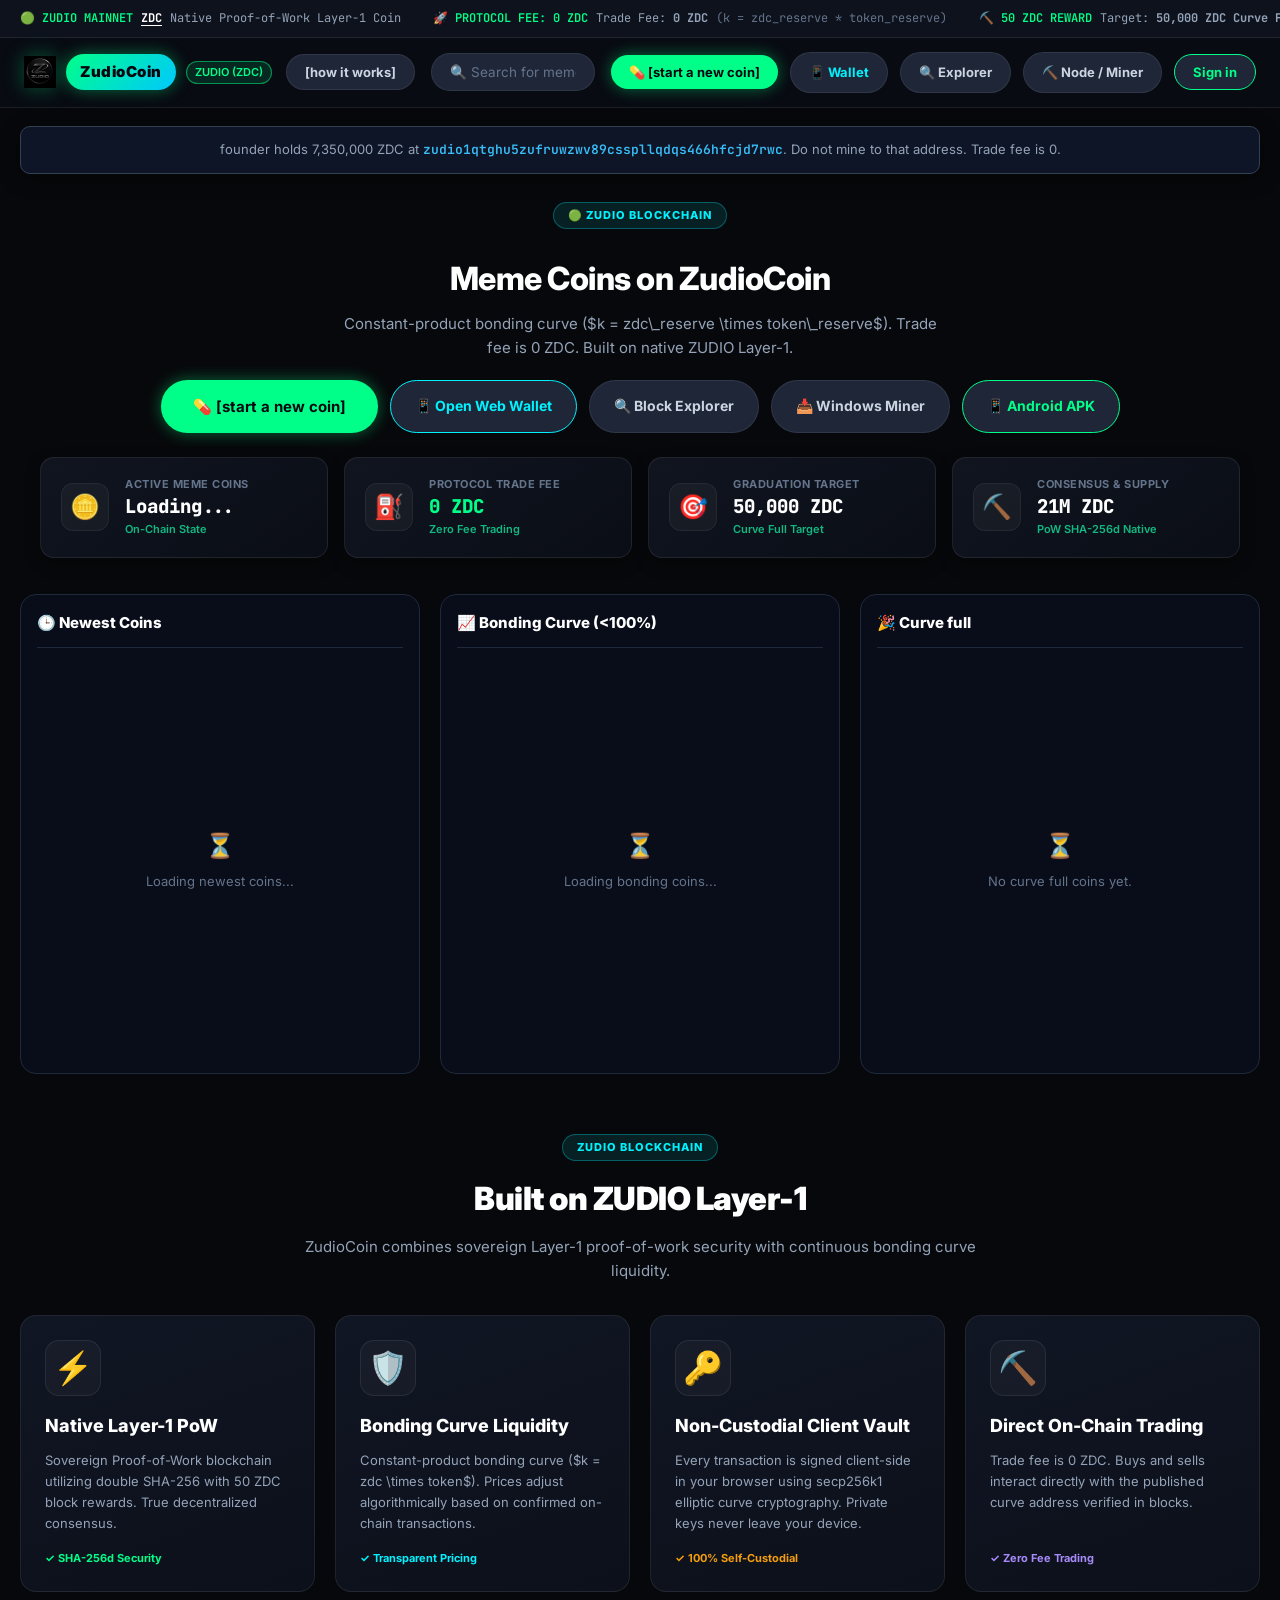
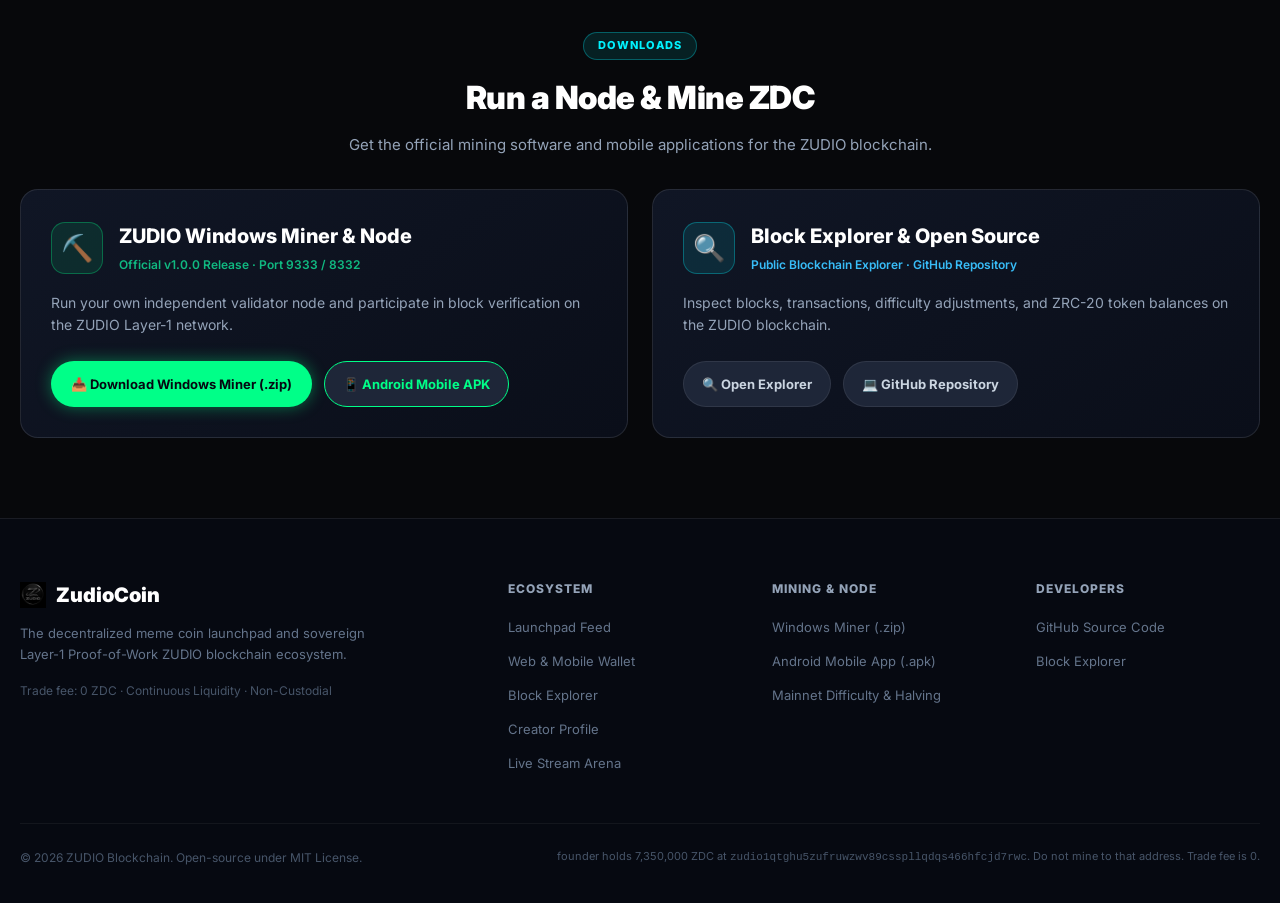
==== commit a97213b6: "Update visible branding to ZudioCoin, sanitize statements, remove dead localhost:3000 and /api/rpc, " ====
--- a/zudio-miner/index.html
+++ b/zudio-miner/index.html
@@ -4,15 +4,15 @@
 <head>
   <meta charset="UTF-8" />
   <meta name="viewport" content="width=device-width, initial-scale=1.0" />
-  <title>ZUDIO.FUN · Official Layer-1 Meme Coin Launchpad & Blockchain</title>
-  <meta name="description" content="Official fair-launch meme coin launchpad and ecosystem for Zudio Layer-1 blockchain with zero trade fees, instant bonding curves, and non-custodial wallets." />
+  <title>ZudioCoin · Layer-1 Meme Coins</title>
+  <meta name="description" content="ZudioCoin meme coin launchpad on the ZUDIO Layer-1 blockchain with zero trade fees and bonding curve pricing." />
   <link rel="icon" href="logo.png?v=2" />
   <link rel="manifest" href="manifest.json" />
   <link rel="preconnect" href="https://fonts.googleapis.com" />
   <link rel="preconnect" href="https://fonts.gstatic.com" crossorigin />
   <link href="https://fonts.googleapis.com/css2?family=Plus+Jakarta+Sans:wght@400;500;600;700;800;900&family=JetBrains+Mono:wght@400;500;600;700&display=swap" rel="stylesheet" />
-  <link rel="stylesheet" href="style.css?v=16" />
-  <link rel="stylesheet" href="pump.css?v=4" />
+  <link rel="stylesheet" href="style.css?v=17" />
+  <link rel="stylesheet" href="pump.css?v=5" />
 </head>
 
 <body>
@@ -31,7 +31,7 @@
       </div>
       <div class="pump-ticker-item">
         <span class="badge-buy">⛏️ 50 ZDC REWARD</span>
-        <span>Target: <b>50,000 ZDC Graduation</b></span>
+        <span>Target: <b>50,000 ZDC Curve Full</b></span>
         <span>Max Supply: <b>21,000,000 ZDC</b></span>
       </div>
       <div class="pump-ticker-item">
@@ -41,12 +41,12 @@
     </div>
   </div>
 
-  <!-- 2. OFFICIAL TOP NAVIGATION -->
+  <!-- 2. TOP NAVIGATION -->
   <header class="pump-nav">
     <div style="display: flex; align-items: center; gap: 14px;">
       <a href="index.html" class="pump-logo-wrap">
         <img src="logo.png" alt="ZUDIO" style="width: 32px; height: 32px; filter: drop-shadow(0 0 10px rgba(0,255,136,0.3));" />
-        <span class="pump-pill-logo">ZUDIO.FUN</span>
+        <span class="pump-pill-logo">ZudioCoin</span>
         <span class="pump-logo-tag">ZUDIO (ZDC)</span>
       </a>
       <button type="button" class="btn-pump-pill btn-pump-subtle" onclick="window.openHowModal()">[how it works]</button>
@@ -63,7 +63,6 @@
       <a href="wallet.html" class="btn-pump-pill btn-pump-subtle" style="color: var(--cyan) !important;">📱 Wallet</a>
       <a href="explorer.html" class="btn-pump-pill btn-pump-subtle">🔍 Explorer</a>
       <a href="#downloads" class="btn-pump-pill btn-pump-subtle">⛏️ Node / Miner</a>
-      <a href="http://localhost:3000" target="_blank" class="btn-pump-pill btn-pump-subtle" style="border-color: #8b5cf6; color: #a78bfa !important;" title="Open Next.js EVM Meme App">⚡ Web3 App</a>
 
       <!-- Wallet Auth Area -->
       <div id="headerAuthArea" style="display: flex; align-items: center; gap: 8px;">
@@ -90,10 +89,10 @@
   <main class="pump-hero-container">
     <div class="pump-hero-header">
       <div style="margin-bottom: 12px;">
-        <span class="section-badge">🟢 Official Layer-1 Meme Protocol</span>
-      </div>
-      <h1 class="pump-hero-title">Fair Launch Meme Coins on ZUDIO.FUN</h1>
-      <p class="pump-hero-desc">Zero presale. No team tokens. Real constant-product mathematical bonding curves ($k = zdc\_reserve \times token\_reserve$). Trade fee is 0 ZDC. Built on native Zudio Layer-1 Blockchain.</p>
+        <span class="section-badge">🟢 ZUDIO Blockchain</span>
+      </div>
+      <h1 class="pump-hero-title">Meme Coins on ZudioCoin</h1>
+      <p class="pump-hero-desc">Constant-product bonding curve ($k = zdc\_reserve \times token\_reserve$). Trade fee is 0 ZDC. Built on native ZUDIO Layer-1.</p>
       
       <div style="display: flex; justify-content: center; gap: 12px; flex-wrap: wrap; margin-top: 20px;">
         <button type="button" class="btn-pump-pill btn-pump-create" style="padding: 14px 32px; font-size: 15px;" onclick="window.openCreateModal()">💊 [start a new coin]</button>
@@ -111,7 +110,7 @@
         <div class="proto-stat-info">
           <span class="proto-stat-label">Active Meme Coins</span>
           <span class="proto-stat-val" id="statCoinsCount">Loading...</span>
-          <span class="proto-stat-sub">100% Fair Launched</span>
+          <span class="proto-stat-sub">On-Chain State</span>
         </div>
       </div>
 
@@ -129,7 +128,7 @@
         <div class="proto-stat-info">
           <span class="proto-stat-label">Graduation Target</span>
           <span class="proto-stat-val">50,000 ZDC</span>
-          <span class="proto-stat-sub">Instant Full Curve</span>
+          <span class="proto-stat-sub">Curve Full Target</span>
         </div>
       </div>
 
@@ -143,7 +142,7 @@
       </div>
     </div>
 
-    <!-- 5. THREE REAL FEED COLUMNS (Requirement 8) -->
+    <!-- 5. THREE REAL FEED COLUMNS -->
     <div class="feed-three-columns">
       <!-- Column 1: Newest Coins -->
       <div class="feed-column">
@@ -165,26 +164,26 @@
         </div>
       </div>
 
-      <!-- Column 3: Curve Full (100% Target Reached) -->
+      <!-- Column 3: Curve full (100% Target Reached) -->
       <div class="feed-column">
         <div class="feed-col-header">
-          <h2 class="feed-col-title">🎉 Curve Full (Graduated)</h2>
+          <h2 class="feed-col-title">🎉 Curve full</h2>
         </div>
         <div class="feed-cards-wrap" id="feedCurveFullCol">
-          <div class="feed-empty-state"><span class="empty-icon">⏳</span><p>No graduated curve-full coins yet.</p></div>
+          <div class="feed-empty-state"><span class="empty-icon">⏳</span><p>No curve full coins yet.</p></div>
         </div>
       </div>
     </div>
   </main>
 
   <!-- ===================================================================== -->
-  <!-- 6. OFFICIAL ECOSYSTEM ARCHITECTURE PILLARS                             -->
+  <!-- 6. ECOSYSTEM ARCHITECTURE PILLARS                                     -->
   <!-- ===================================================================== -->
   <section class="ecosystem-section">
     <div class="section-header-wrap">
-      <span class="section-badge">Zudio Blockchain Ecosystem</span>
-      <h2 class="section-title">Built for Real Decentralized Finance</h2>
-      <p class="section-subtitle">ZUDIO.FUN combines sovereign Layer-1 Satoshi Nakamoto security with fair mathematical launchpad mechanics.</p>
+      <span class="section-badge">ZUDIO Blockchain</span>
+      <h2 class="section-title">Built on ZUDIO Layer-1</h2>
+      <p class="section-subtitle">ZudioCoin combines sovereign Layer-1 proof-of-work security with continuous bonding curve liquidity.</p>
     </div>
 
     <div class="ecosystem-grid">
@@ -192,16 +191,16 @@
       <div class="eco-card" style="--card-accent: #00ff88;">
         <div class="eco-card-icon">⚡</div>
         <h3 class="eco-card-title">Native Layer-1 PoW</h3>
-        <p class="eco-card-desc">Sovereign Proof-of-Work blockchain utilizing double SHA-256 with 50 ZDC block rewards. ASIC, GPU, and CPU mineable with true decentralization.</p>
+        <p class="eco-card-desc">Sovereign Proof-of-Work blockchain utilizing double SHA-256 with 50 ZDC block rewards. True decentralized consensus.</p>
         <span class="eco-card-tag">✓ SHA-256d Security</span>
       </div>
 
       <!-- Pillar 2 -->
       <div class="eco-card" style="--card-accent: #00f2fe;">
         <div class="eco-card-icon">🛡️</div>
-        <h3 class="eco-card-title">Mathematical Fair Launch</h3>
-        <p class="eco-card-desc">Constant-product bonding curve ($k = zdc \times token$). 100% fair launch with zero team tokens, zero presales, and no rug-pull capability.</p>
-        <span class="eco-card-tag">✓ Rug-Pull Immune</span>
+        <h3 class="eco-card-title">Bonding Curve Liquidity</h3>
+        <p class="eco-card-desc">Constant-product bonding curve ($k = zdc \times token$). Prices adjust algorithmically based on confirmed on-chain transactions.</p>
+        <span class="eco-card-tag">✓ Transparent Pricing</span>
       </div>
 
       <!-- Pillar 3 -->
@@ -214,22 +213,22 @@
 
       <!-- Pillar 4 -->
       <div class="eco-card" style="--card-accent: #a78bfa;">
-        <div class="eco-card-icon">🌉</div>
-        <h3 class="eco-card-title">EVM & Web3 Launchpad</h3>
-        <p class="eco-card-desc">Wrapped Zudio (WZDC) on BNB Smart Chain and Polygon, with Next.js 15 Web3 pump engine for cross-chain liquidity and accessibility.</p>
-        <span class="eco-card-tag">✓ Multichain Ready</span>
+        <div class="eco-card-icon">⛏️</div>
+        <h3 class="eco-card-title">Direct On-Chain Trading</h3>
+        <p class="eco-card-desc">Trade fee is 0 ZDC. Buys and sells interact directly with the published curve address verified in blocks.</p>
+        <span class="eco-card-tag">✓ Zero Fee Trading</span>
       </div>
     </div>
   </section>
 
   <!-- ===================================================================== -->
-  <!-- 7. DOWNLOADS & DEVELOPER ECOSYSTEM HUB                                  -->
+  <!-- 7. DOWNLOADS HUB                                                      -->
   <!-- ===================================================================== -->
   <section class="downloads-hub-section" id="downloads">
     <div class="section-header-wrap">
-      <span class="section-badge">Ecosystem & Tooling</span>
-      <h2 class="section-title">Run a Node, Mine ZDC & Build on Zudio</h2>
-      <p class="section-subtitle">Get the official mining software, mobile apps, and developer RPC APIs.</p>
+      <span class="section-badge">Downloads</span>
+      <h2 class="section-title">Run a Node & Mine ZDC</h2>
+      <p class="section-subtitle">Get the official mining software and mobile applications for the ZUDIO blockchain.</p>
     </div>
 
     <div class="downloads-hub-grid">
@@ -239,11 +238,11 @@
           <div class="hub-card-header">
             <div class="hub-card-icon">⛏️</div>
             <div>
-              <h3 class="hub-card-title">Zudio Windows Miner & Node</h3>
+              <h3 class="hub-card-title">ZUDIO Windows Miner & Node</h3>
               <span style="font-size: 12px; color: #10b981; font-weight: 600;">Official v1.0.0 Release · Port 9333 / 8332</span>
             </div>
           </div>
-          <p class="hub-card-desc">Run your own independent validator node and participate in block verification. Includes 24/7 background Windows Task installer and Stratum solo mining scripts.</p>
+          <p class="hub-card-desc">Run your own independent validator node and participate in block verification on the ZUDIO Layer-1 network.</p>
         </div>
         <div class="hub-action-row">
           <a href="downloads/ZUDIO-Windows-Release.zip" class="btn-pump-pill btn-pump-create" style="padding: 12px 20px; font-size: 13px;">📥 Download Windows Miner (.zip)</a>
@@ -251,34 +250,33 @@
         </div>
       </div>
 
-      <!-- Hub Card 2: Developer & Public APIs -->
+      <!-- Hub Card 2: Block Explorer & Code -->
       <div class="hub-card">
         <div>
           <div class="hub-card-header">
-            <div class="hub-card-icon" style="background: rgba(0, 242, 254, 0.1); border-color: rgba(0, 242, 254, 0.3);">💻</div>
+            <div class="hub-card-icon" style="background: rgba(0, 242, 254, 0.1); border-color: rgba(0, 242, 254, 0.3);">🔍</div>
             <div>
-              <h3 class="hub-card-title">Public JSON-RPC & Explorer API</h3>
-              <span style="font-size: 12px; color: #38bdf8; font-weight: 600;">CORS Enabled · Open & Free · No Auth Required</span>
+              <h3 class="hub-card-title">Block Explorer & Open Source</h3>
+              <span style="font-size: 12px; color: #38bdf8; font-weight: 600;">Public Blockchain Explorer · GitHub Repository</span>
             </div>
           </div>
-          <p class="hub-card-desc">Query live block headers, transaction confirmations, mempool state, and ZRC-20 token balances directly via public REST and JSON-RPC endpoints.</p>
+          <p class="hub-card-desc">Inspect blocks, transactions, difficulty adjustments, and ZRC-20 token balances on the ZUDIO blockchain.</p>
         </div>
         <div class="hub-action-row">
           <a href="explorer.html" class="btn-pump-pill btn-pump-subtle" style="padding: 12px 18px; font-size: 13px;">🔍 Open Explorer</a>
           <a href="https://github.com/himanshusone110-ui/Zudio-Blockchain" target="_blank" class="btn-pump-pill btn-pump-subtle" style="padding: 12px 18px; font-size: 13px;">💻 GitHub Repository</a>
-          <a href="http://localhost:3000" target="_blank" class="btn-pump-pill btn-pump-subtle" style="padding: 12px 18px; font-size: 13px; border-color: #8b5cf6; color: #a78bfa;">⚡ Next.js App (Port 3000)</a>
         </div>
       </div>
     </div>
   </section>
 
   <!-- ===================================================================== -->
-  <!-- 8. "START A NEW COIN" MODAL (Create-coin stays in site.js)              -->
+  <!-- 8. "START A NEW COIN" MODAL                                           -->
   <!-- ===================================================================== -->
   <div class="pump-modal-overlay" id="pumpCreateModal">
     <div class="pump-modal-content" style="max-width: 540px;">
       <div class="pump-modal-header">
-        <h3 style="color: #fff; font-size: 18px; font-weight: 800;">💊 Launch Coin on ZUDIO.FUN</h3>
+        <h3 style="color: #fff; font-size: 18px; font-weight: 800;">💊 Launch Coin on ZudioCoin</h3>
         <button type="button" class="pump-modal-close" onclick="window.closeCreateModal()">✕</button>
       </div>
 
@@ -333,7 +331,7 @@
         <div id="modalDeployNote" class="trade-note" style="margin-bottom: 14px;"></div>
 
         <button type="submit" id="btnSubmitModalDeploy" class="btn-pump-execute">
-          Create on ZUDIO.FUN
+          Create on ZudioCoin
         </button>
       </form>
     </div>
@@ -345,16 +343,16 @@
   <div class="pump-modal-overlay" id="pumpHowModal">
     <div class="pump-modal-content" style="max-width: 600px;">
       <div class="pump-modal-header">
-        <h3 style="color: #fff; font-size: 18px; font-weight: 800;">💊 How ZUDIO.FUN Works</h3>
+        <h3 style="color: #fff; font-size: 18px; font-weight: 800;">💊 How ZudioCoin Works</h3>
         <button type="button" class="pump-modal-close" onclick="window.closeHowModal()">✕</button>
       </div>
 
       <div style="padding: 24px; font-size: 14px; color: #cbd5e1; line-height: 1.6;">
-        <p style="margin-bottom: 16px;">ZUDIO.FUN prevents rug pulls by making sure all created tokens are 100% fair launch with no insider pre-mines or team allocation.</p>
+        <p style="margin-bottom: 16px;">ZudioCoin provides continuous mathematical bonding curve liquidity for meme coins on the ZUDIO blockchain.</p>
 
         <div style="display: flex; gap: 14px; margin-bottom: 16px; align-items: flex-start;">
           <div style="background: var(--pump-green); color: #050811; font-weight: 900; width: 28px; height: 28px; border-radius: 50%; display: flex; align-items: center; justify-content: center; flex-shrink: 0;">1</div>
-          <div><b>Pick a coin:</b> Browse trending meme coins in the Newest, Bonding, and Curve-Full columns.</div>
+          <div><b>Pick a coin:</b> Browse meme coins in the Newest, Bonding, and Curve full columns.</div>
         </div>
 
         <div style="display: flex; gap: 14px; margin-bottom: 16px; align-items: flex-start;">
@@ -369,11 +367,11 @@
 
         <div style="display: flex; gap: 14px; margin-bottom: 20px; align-items: flex-start;">
           <div style="background: var(--pump-green); color: #050811; font-weight: 900; width: 28px; height: 28px; border-radius: 50%; display: flex; align-items: center; justify-content: center; flex-shrink: 0;">4</div>
-          <div><b>Graduate at 50,000 ZDC:</b> When confirmed ZDC reaches 50,000 ZDC, the coin graduates and displays <b>"CURVE FULL"</b>!</div>
+          <div><b>Curve full at 50,000 ZDC:</b> When confirmed ZDC reaches 50,000 ZDC, the coin displays <b>"curve full"</b> and buying is disabled.</div>
         </div>
 
         <button type="button" class="btn-pump-pill btn-pump-create" style="width: 100%; justify-content: center; padding: 12px;" onclick="window.closeHowModal()">
-          I'm Ready to Pump! 🚀
+          I Understand 🚀
         </button>
       </div>
     </div>
@@ -388,9 +386,9 @@
         <div>
           <a href="index.html" class="footer-brand-title">
             <img src="logo.png" alt="ZUDIO" style="width: 26px; height: 26px;" />
-            <span>ZUDIO.FUN</span>
+            <span>ZudioCoin</span>
           </a>
-          <p class="footer-brand-desc">The official decentralized fair-launch meme coin launchpad and sovereign Layer-1 Proof-of-Work blockchain ecosystem.</p>
+          <p class="footer-brand-desc">The decentralized meme coin launchpad and sovereign Layer-1 Proof-of-Work ZUDIO blockchain ecosystem.</p>
           <div style="font-size: 12px; color: #475569;">
             Trade fee: 0 ZDC · Continuous Liquidity · Non-Custodial
           </div>
@@ -413,7 +411,6 @@
             <li><a href="downloads/ZUDIO-Windows-Release.zip">Windows Miner (.zip)</a></li>
             <li><a href="ZudioCoin.apk" download="ZudioCoin.apk">Android Mobile App (.apk)</a></li>
             <li><a href="explorer.html">Mainnet Difficulty & Halving</a></li>
-            <li><a href="http://localhost:3000" target="_blank">Next.js Web3 App</a></li>
           </ul>
         </div>
 
@@ -421,19 +418,17 @@
           <h4 class="footer-col-title">Developers</h4>
           <ul class="footer-links-list">
             <li><a href="https://github.com/himanshusone110-ui/Zudio-Blockchain" target="_blank">GitHub Source Code</a></li>
-            <li><a href="explorer.html#rpc">Public JSON-RPC (/api/rpc)</a></li>
-            <li><a href="PUBLIC_API_LISTING.md">Public APIs Directory</a></li>
-            <li><a href="WrappedZudio_WZDC.sol">Wrapped Zudio (WZDC)</a></li>
+            <li><a href="explorer.html">Block Explorer</a></li>
           </ul>
         </div>
       </div>
 
       <div class="footer-bottom-bar">
         <div>
-          © 2026 Zudio Blockchain Foundation. Open-source under MIT License.
+          © 2026 ZUDIO Blockchain. Open-source under MIT License.
         </div>
         <div style="font-size: 11px;">
-          Founder notice: <code>zudio1qtghu5zufruwzwv89csspllqdqs466hfcjd7rwc</code> holds 7,350,000 ZDC. Trade fee is 0.
+          founder holds 7,350,000 ZDC at <code>zudio1qtghu5zufruwzwv89csspllqdqs466hfcjd7rwc</code>. Do not mine to that address. Trade fee is 0.
         </div>
       </div>
     </div>
